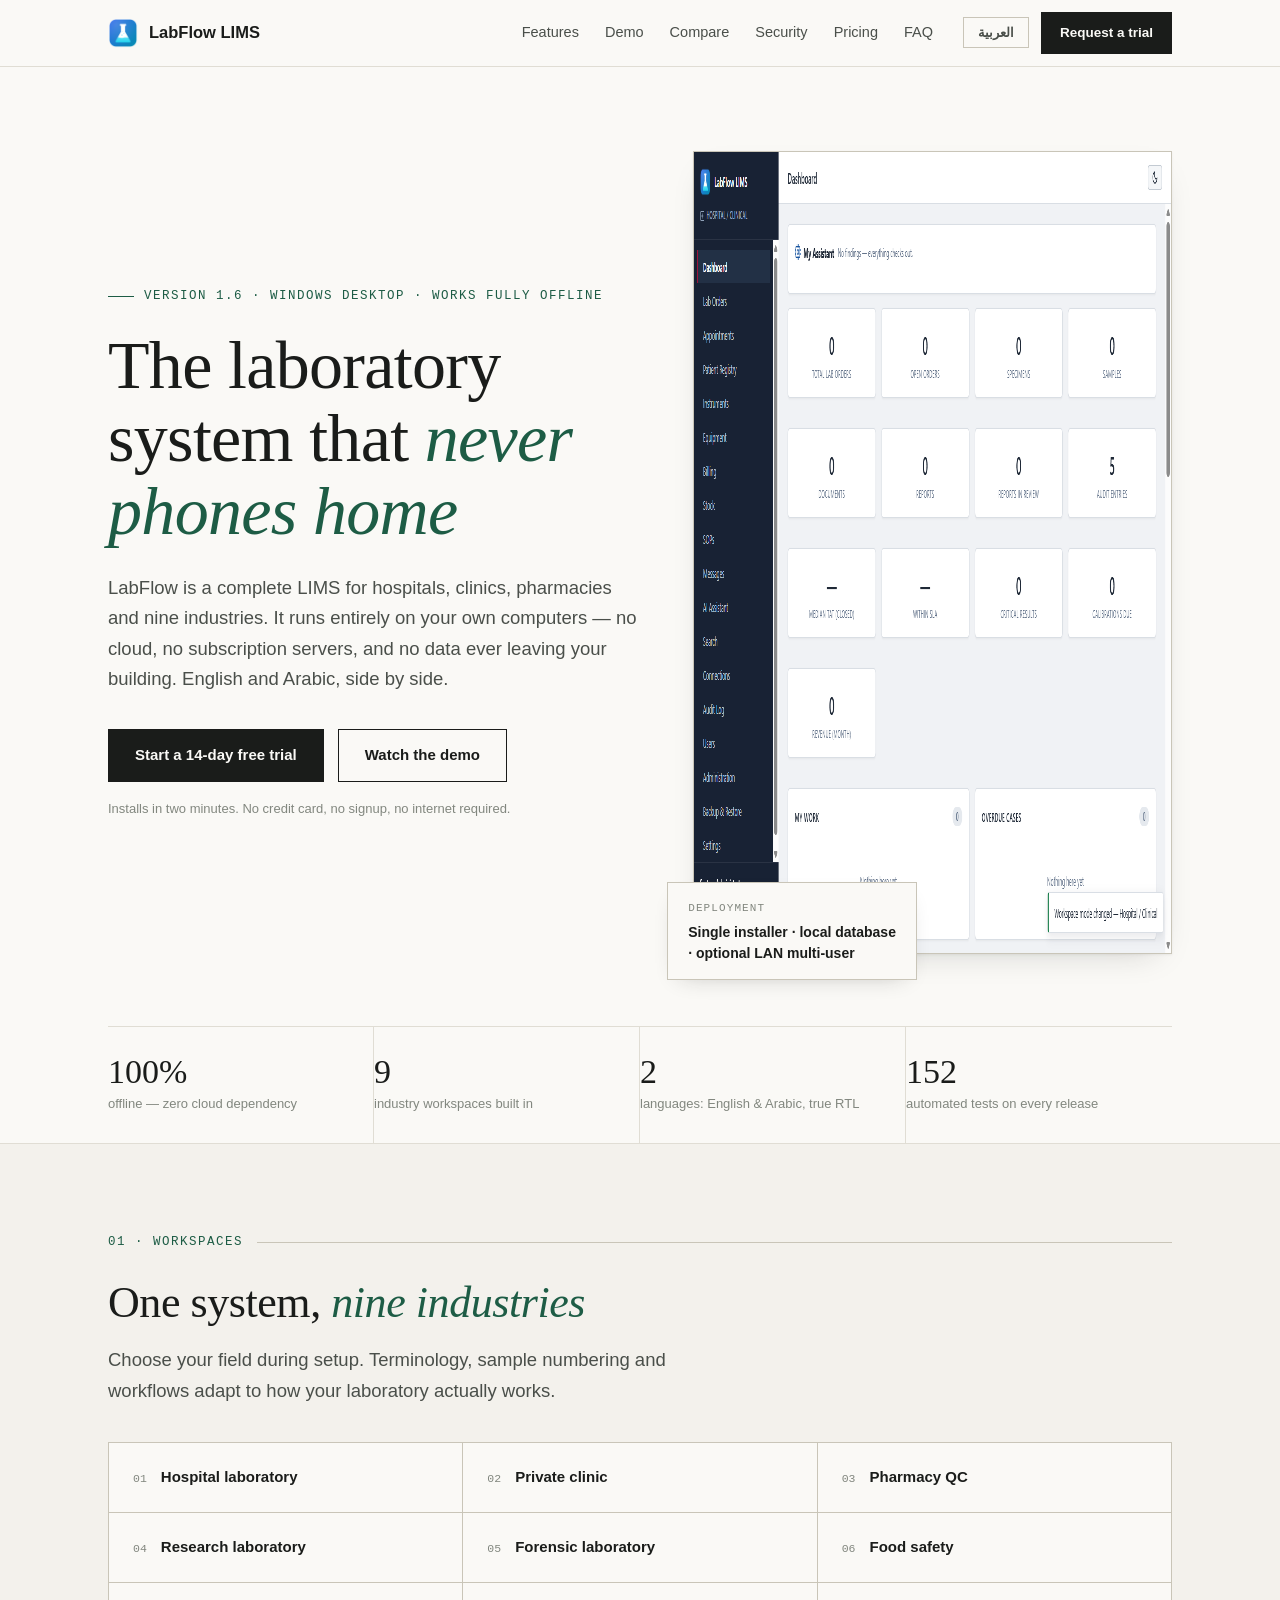
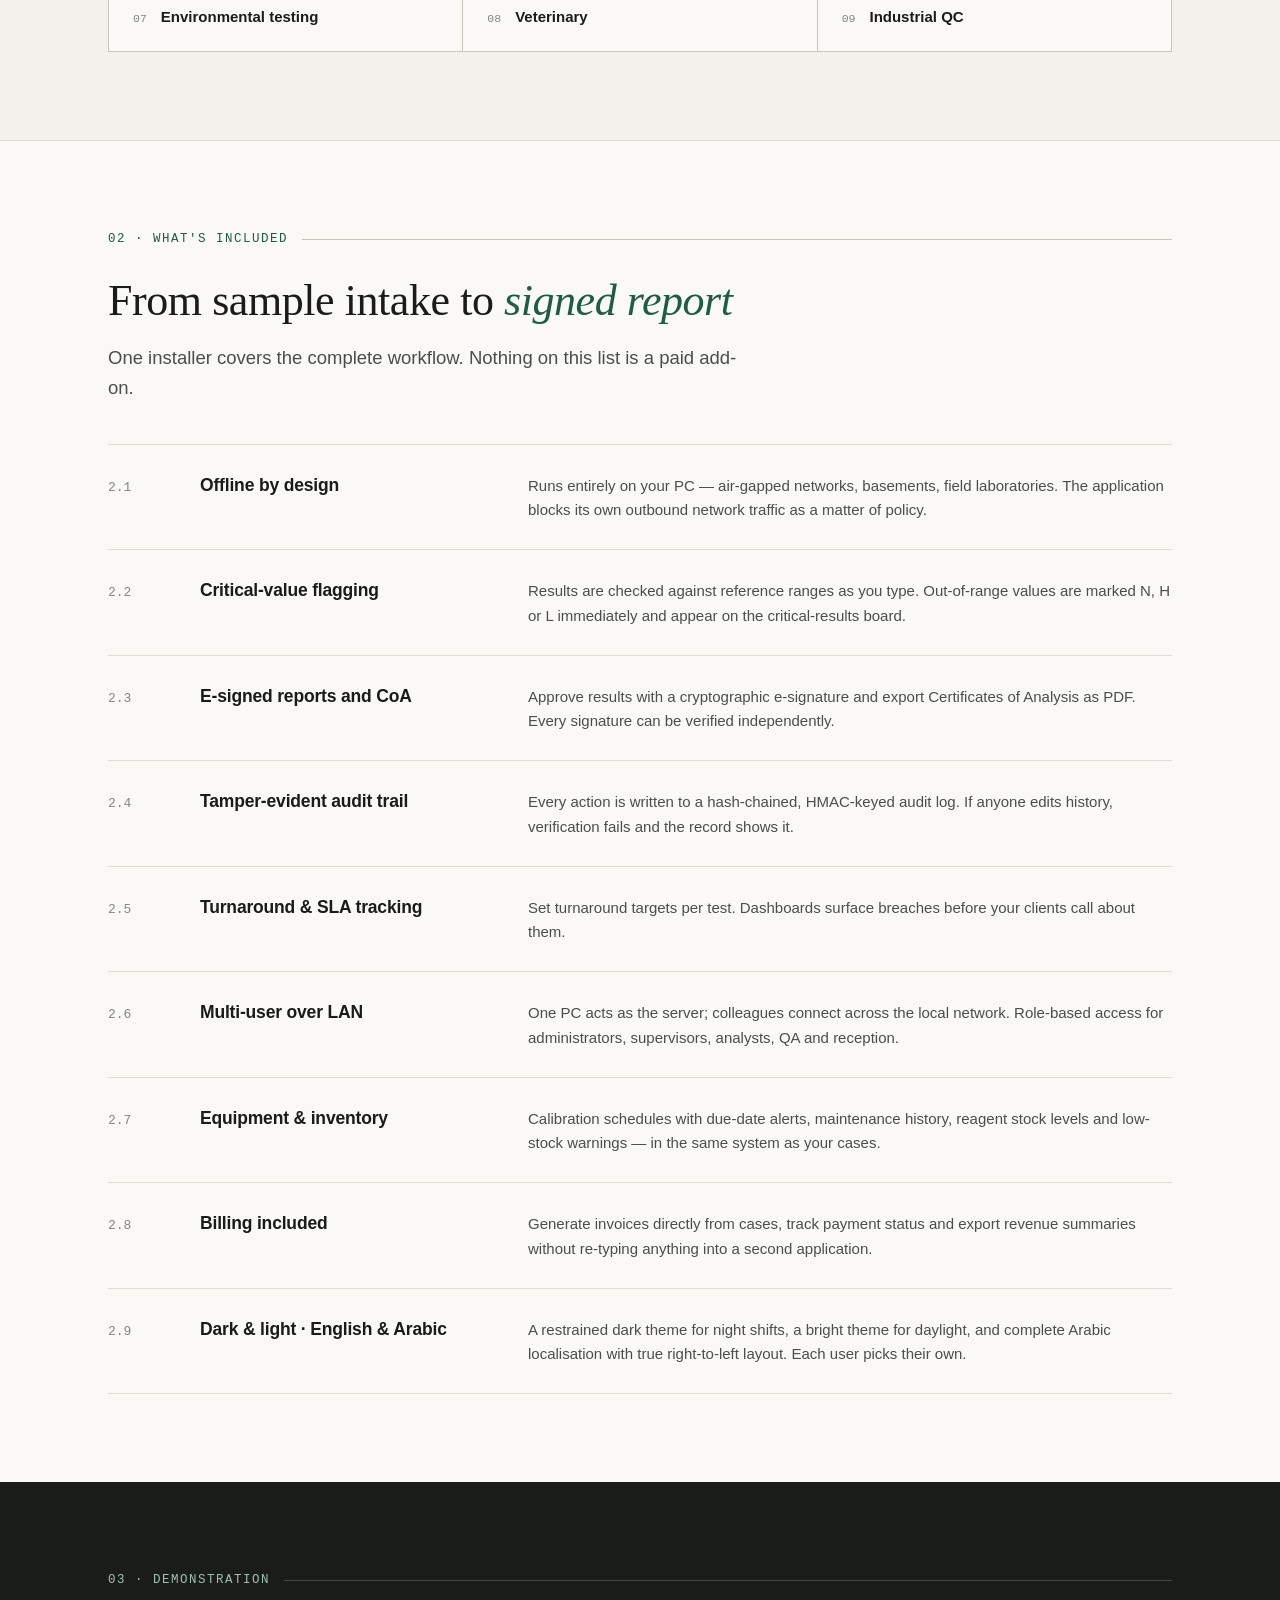
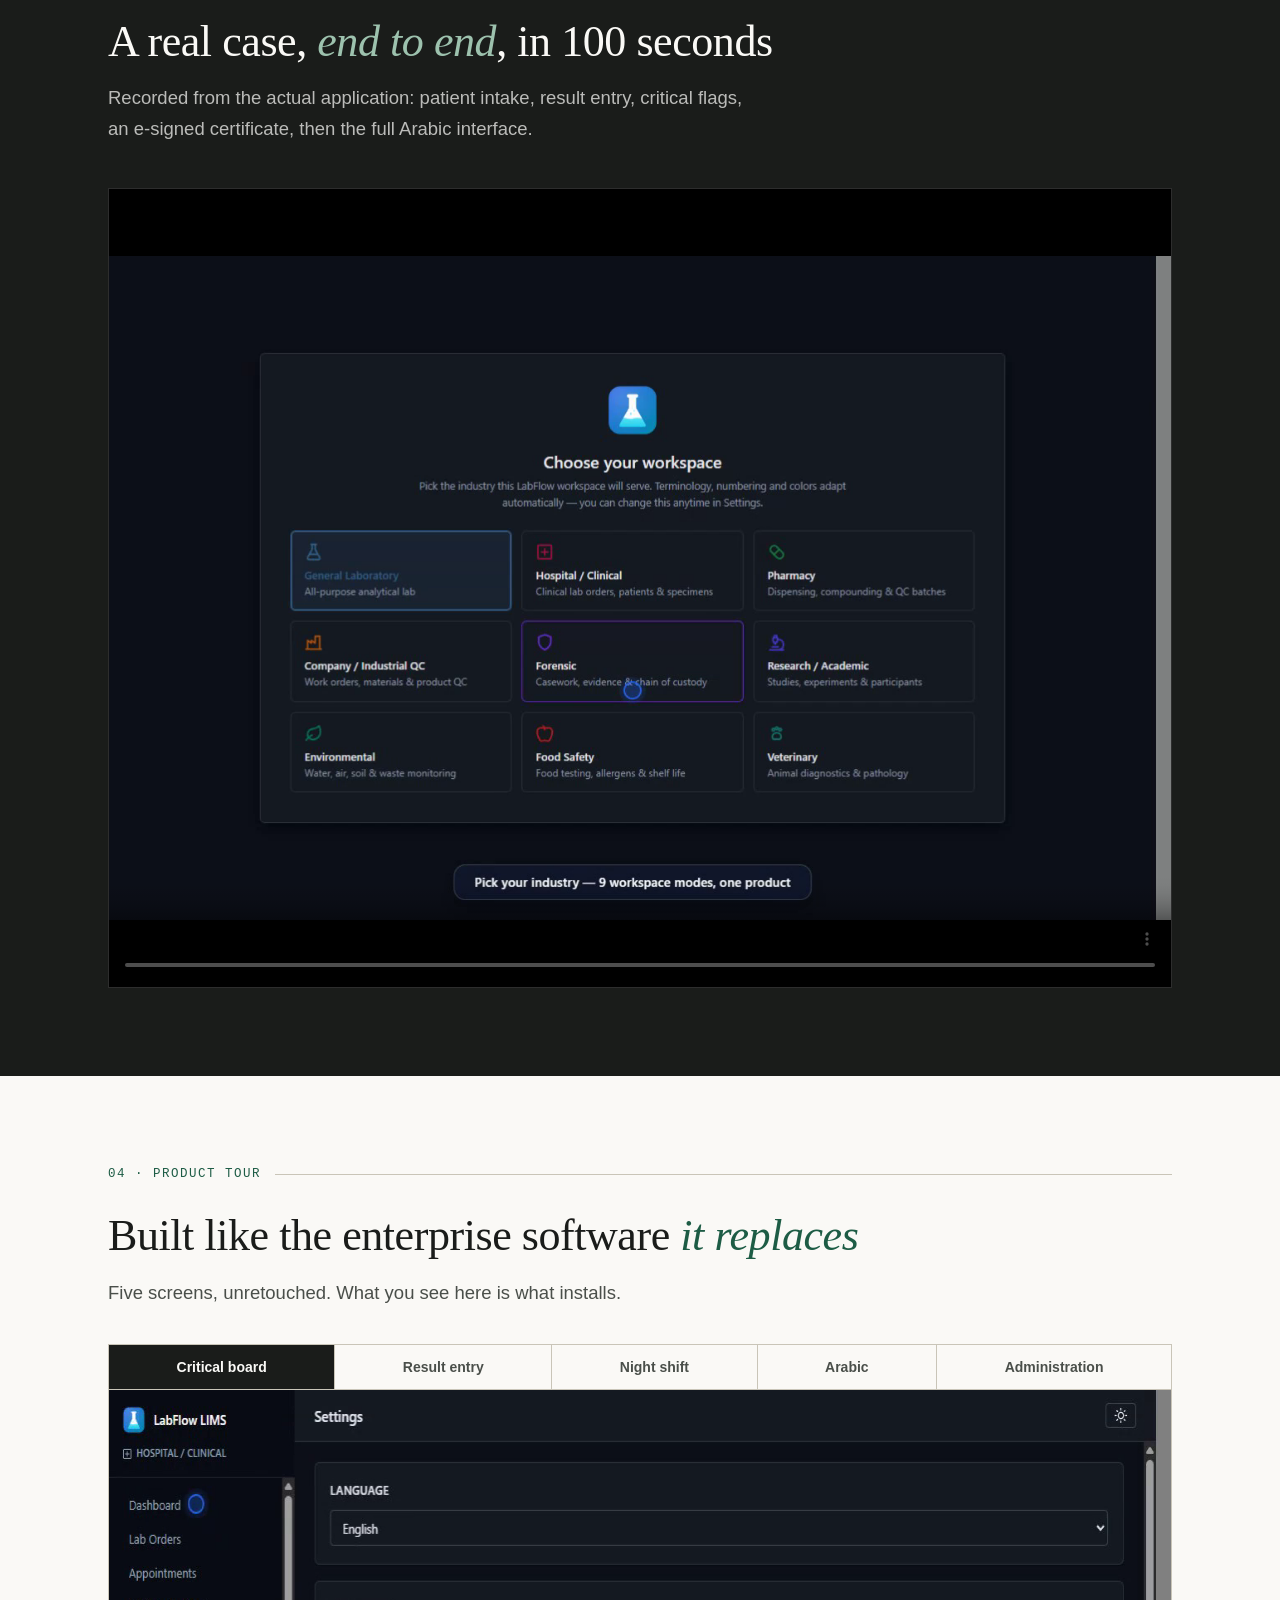
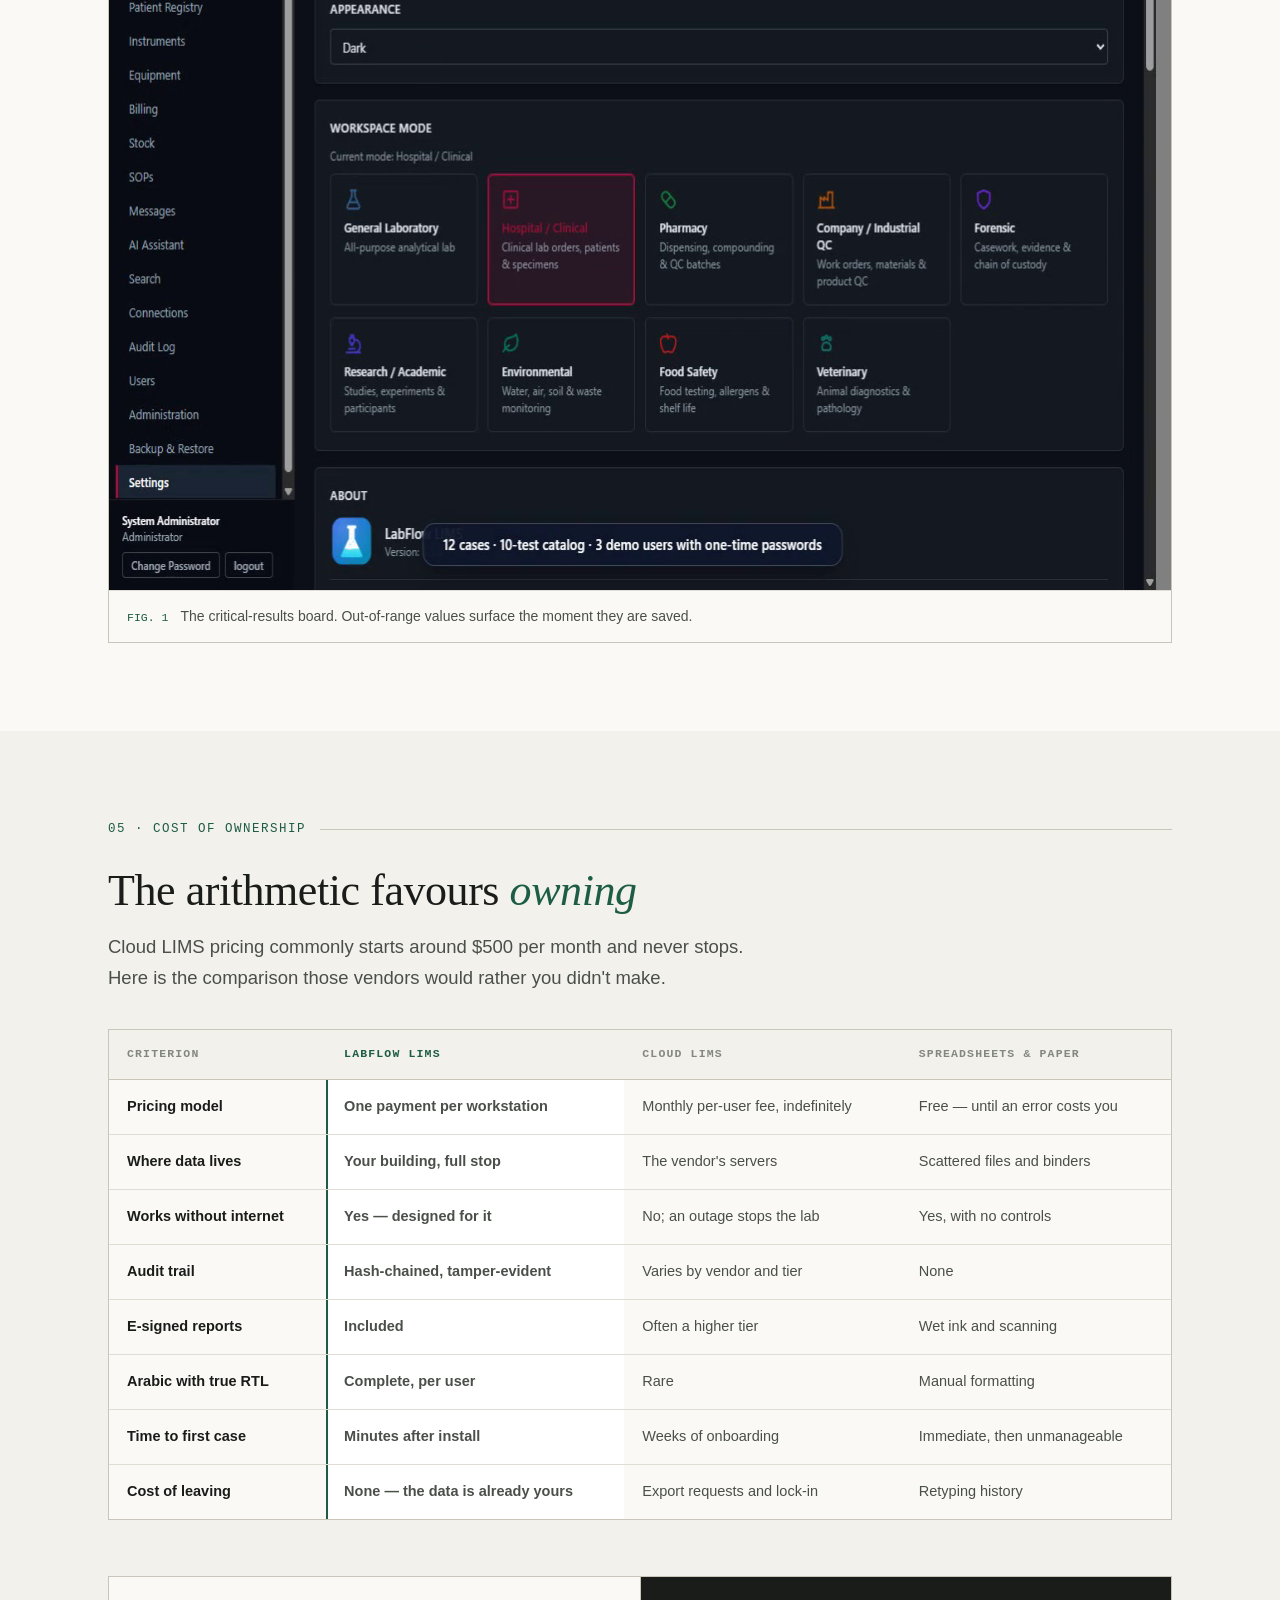
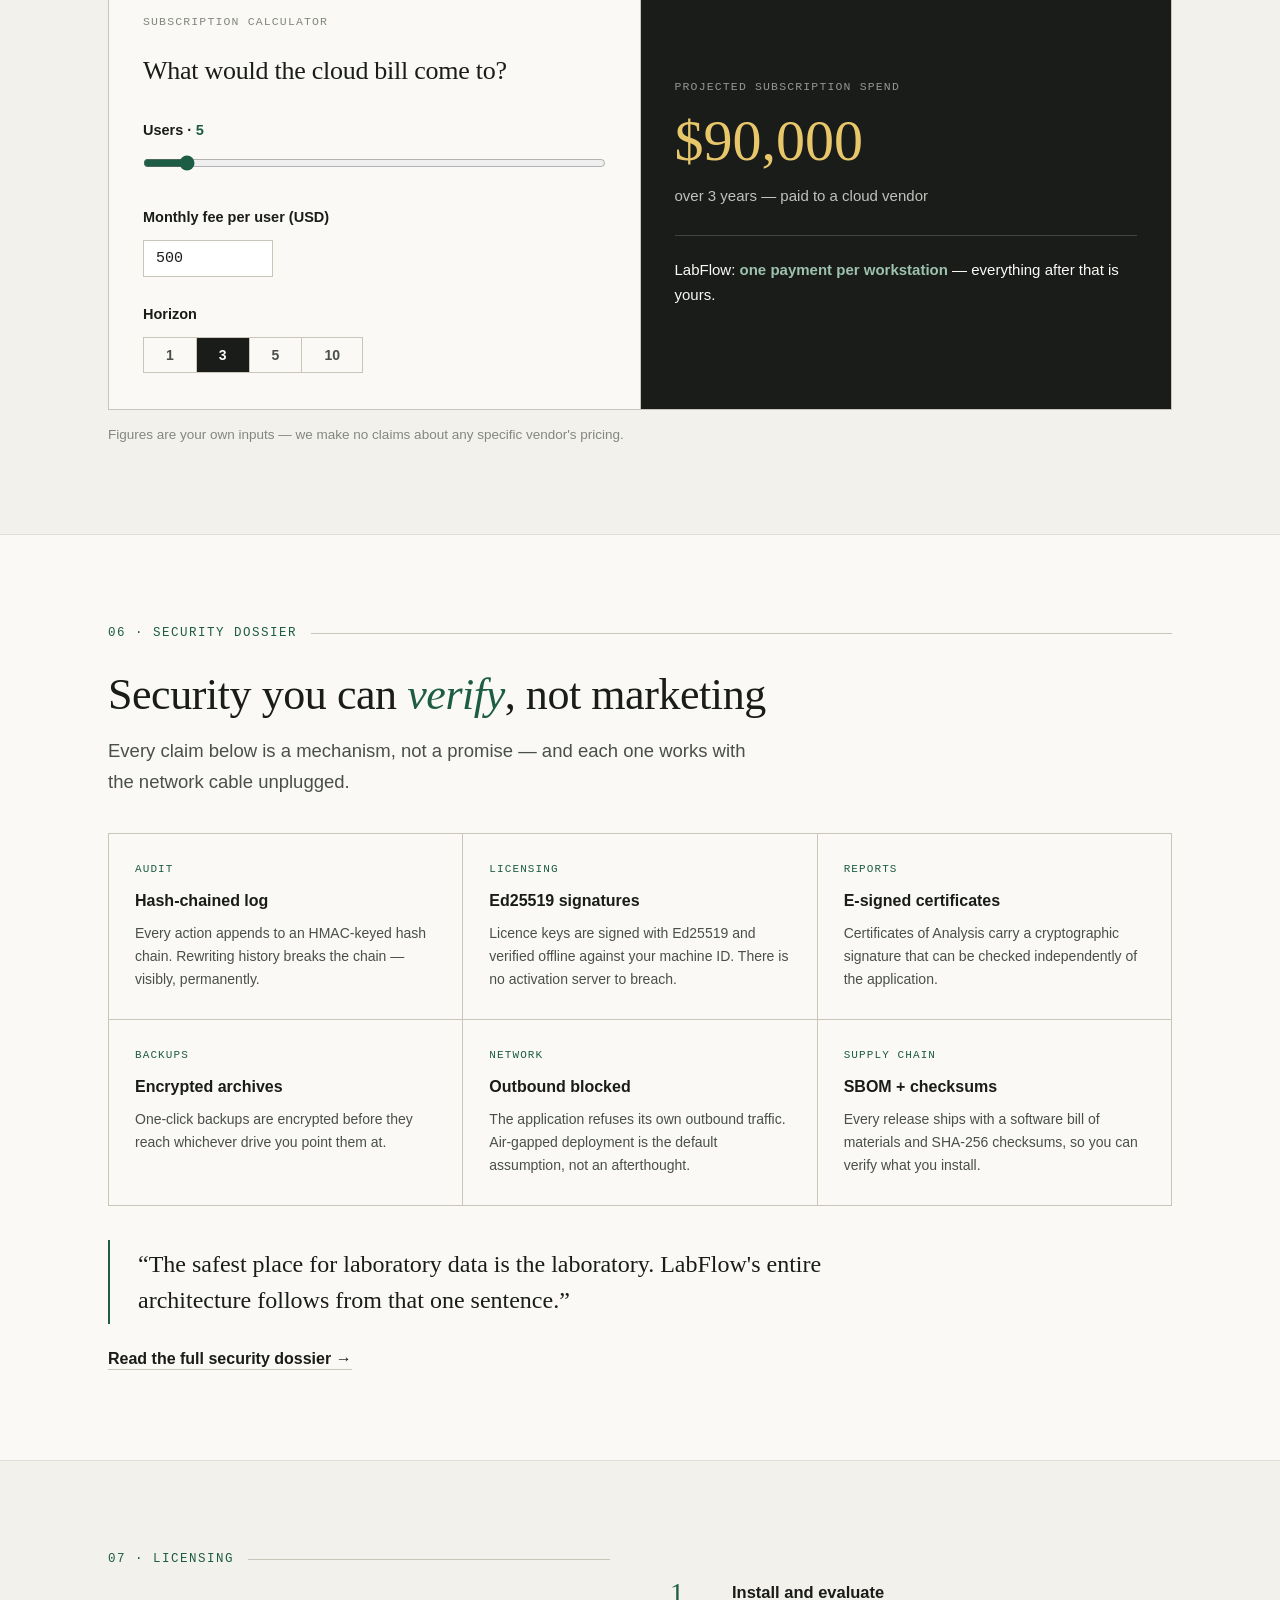
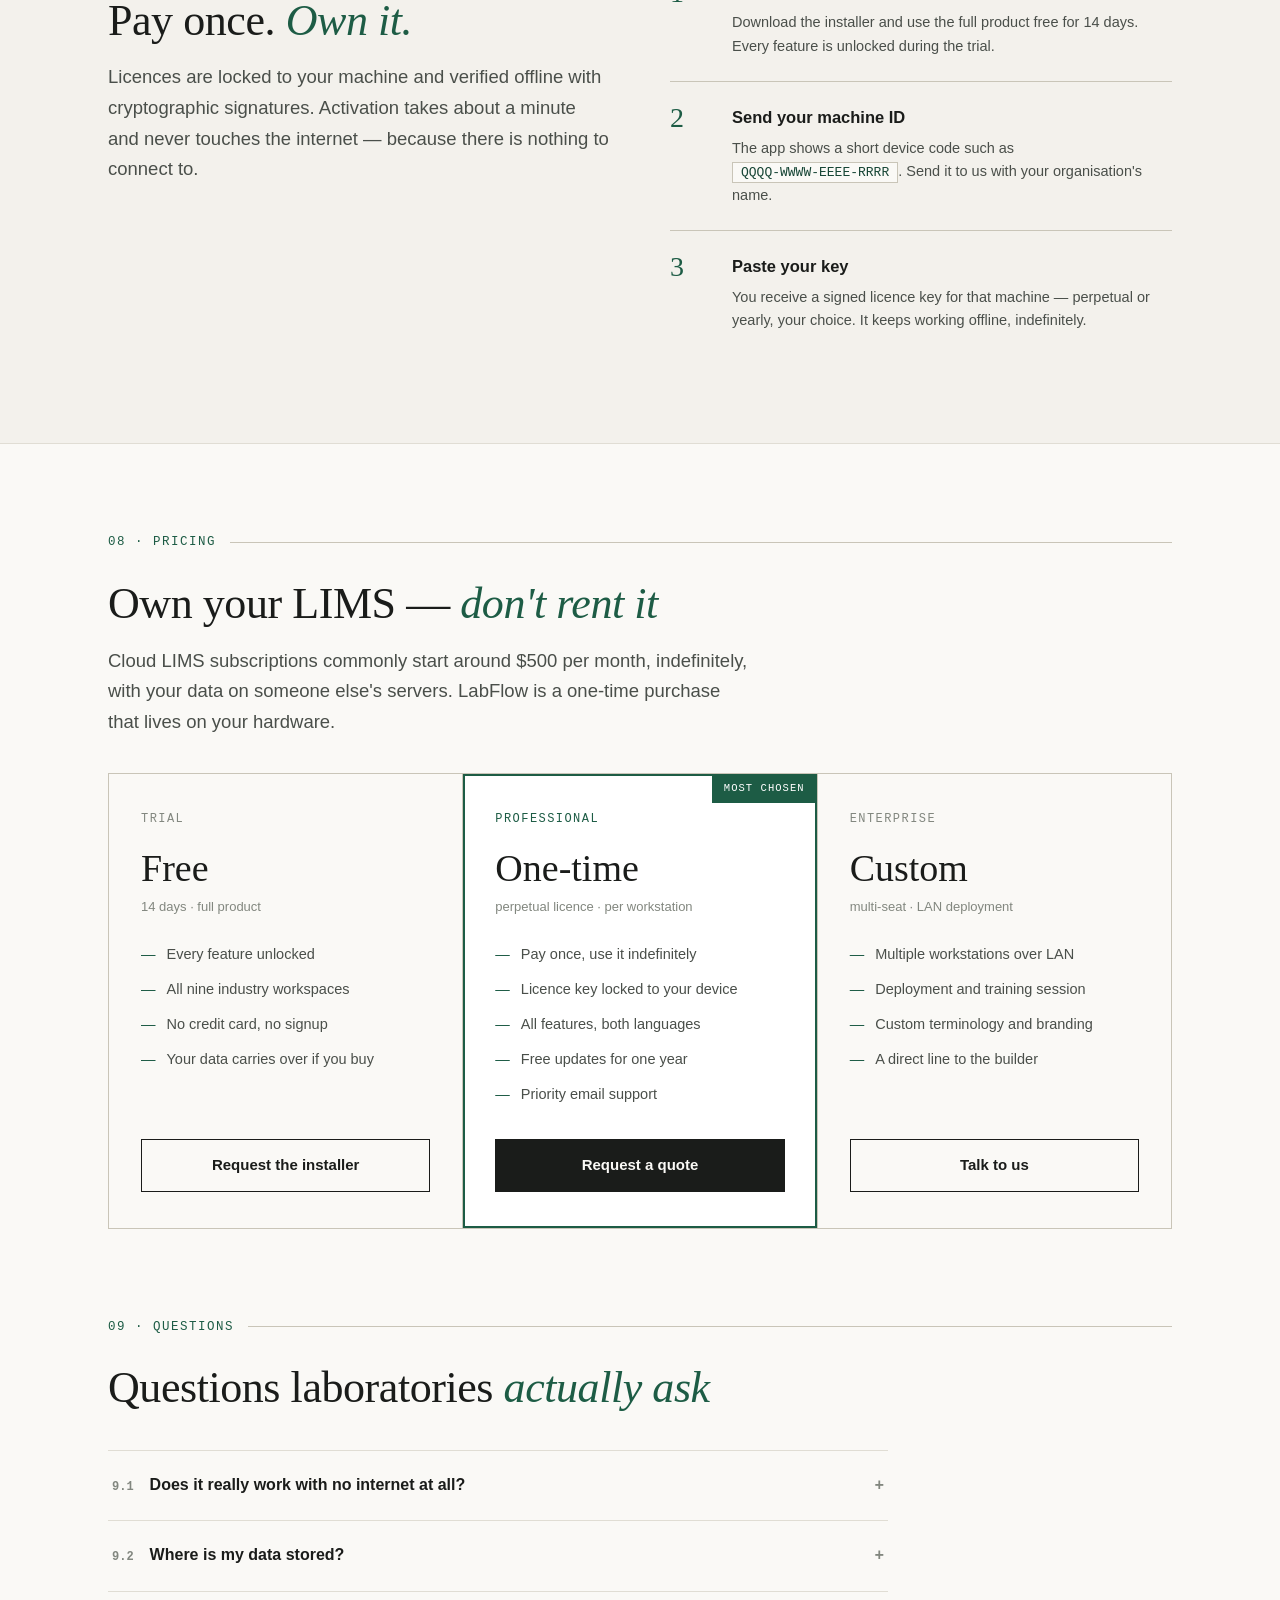
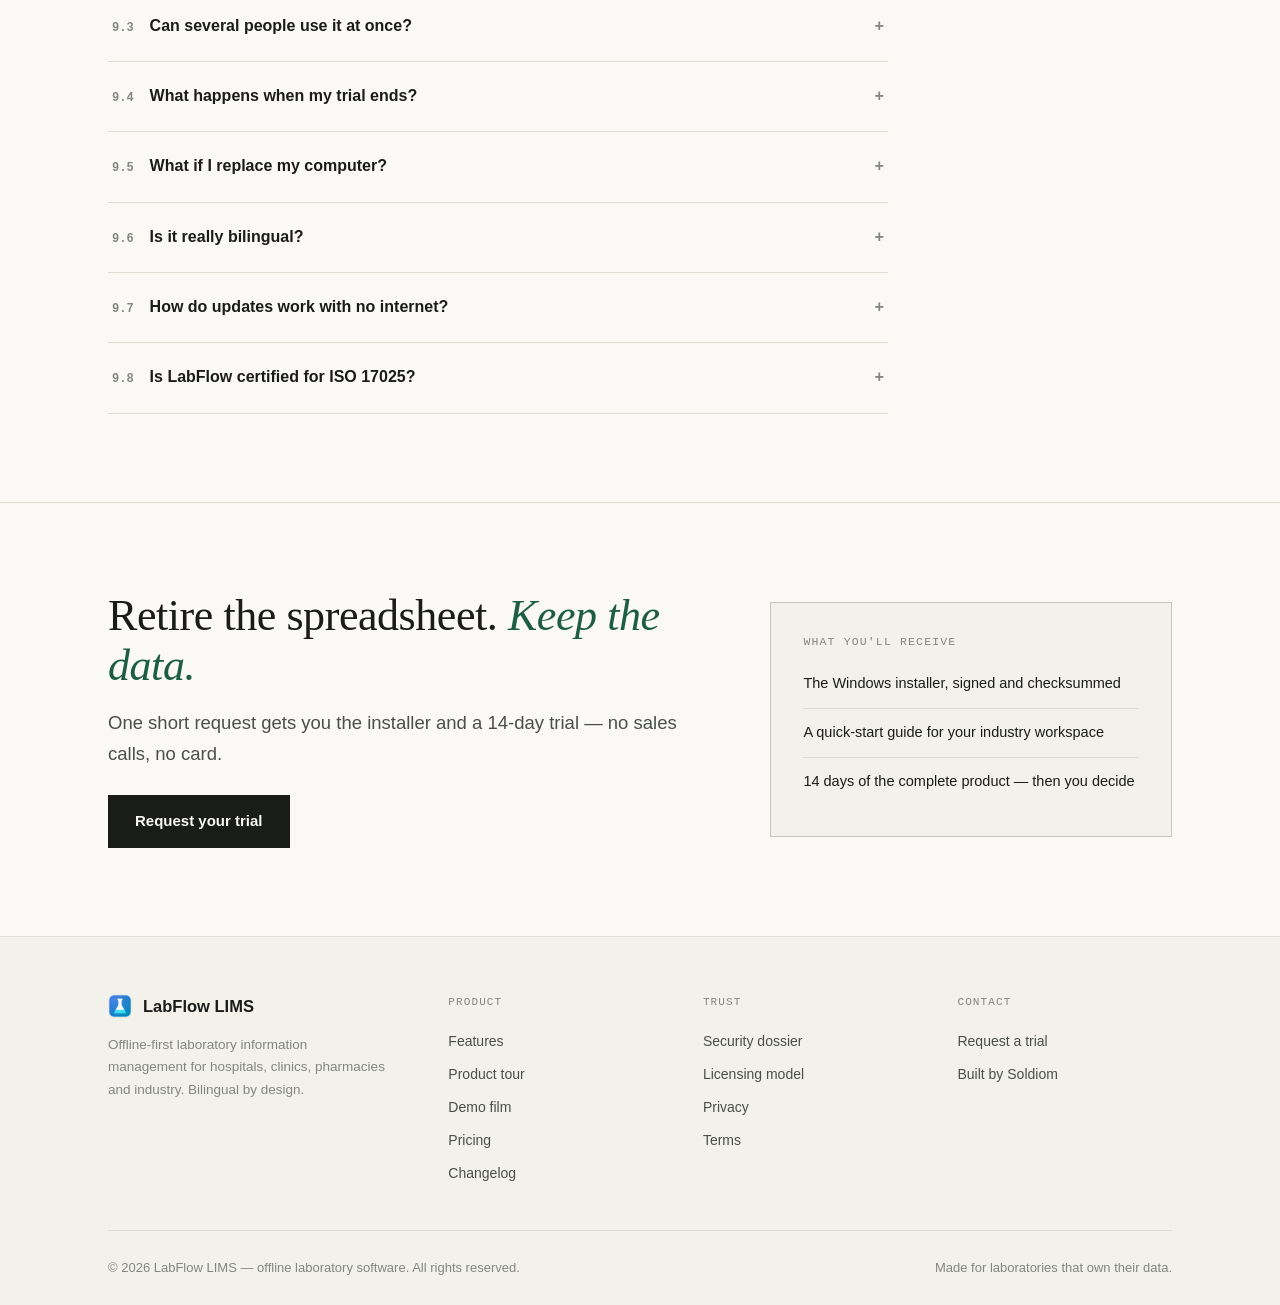
==== index.html @ 9a53e03d "Replace dead noreply mailto with working trial-request form The GitHub noreply address silently drop" ====
<!DOCTYPE html>
<html lang="en" dir="ltr">
<head>
<meta charset="UTF-8">
<meta name="viewport" content="width=device-width, initial-scale=1.0">
<title>LabFlow LIMS — Offline laboratory software for hospitals, clinics and industry</title>
<meta name="description" content="A complete LIMS for hospitals, clinics, pharmacies and 9 industries. 100% offline, bilingual English/Arabic, device-locked licensing. Your data never leaves your building.">
<link rel="canonical" href="https://soldiom.github.io/labflow-site/">
<link rel="alternate" hreflang="en" href="https://soldiom.github.io/labflow-site/">
<link rel="alternate" hreflang="ar" href="https://soldiom.github.io/labflow-site/?lang=ar">
<link rel="icon" type="image/png" href="assets/logo.png">
<meta name="theme-color" content="#faf9f6">
<meta property="og:type" content="website">
<meta property="og:title" content="LabFlow LIMS — Offline laboratory software">
<meta property="og:description" content="Replace Excel and paper with a real LIMS. 100% offline, 9 industry workspaces, English/Arabic, e-signed reports, tamper-evident audit. Free 14-day trial.">
<meta property="og:image" content="https://soldiom.github.io/labflow-site/assets/dashboard-light.png">
<meta property="og:url" content="https://soldiom.github.io/labflow-site/">
<meta name="twitter:card" content="summary_large_image">
<meta name="twitter:title" content="LabFlow LIMS — offline laboratory software">
<meta name="twitter:description" content="100% offline · English/Arabic · e-signed CoA · tamper-evident audit · 14-day free trial">
<meta name="twitter:image" content="https://soldiom.github.io/labflow-site/assets/dashboard-light.png">
<link rel="preload" as="image" href="assets/dashboard-light.png" fetchpriority="high">
<link rel="stylesheet" href="assets/site.css">
<script type="application/ld+json">
{
  "@context": "https://schema.org",
  "@type": "SoftwareApplication",
  "name": "LabFlow LIMS",
  "operatingSystem": "Windows 10, Windows 11",
  "applicationCategory": "BusinessApplication",
  "applicationSubCategory": "Laboratory Information Management System",
  "description": "Offline-first laboratory information management system for hospitals, clinics, pharmacies and nine industries. Bilingual English/Arabic with true RTL, e-signed reports, tamper-evident audit trail and device-locked offline licensing.",
  "url": "https://soldiom.github.io/labflow-site/",
  "image": "https://soldiom.github.io/labflow-site/assets/dashboard-light.png",
  "softwareVersion": "1.6.0",
  "inLanguage": ["en", "ar"],
  "featureList": [
    "100% offline operation",
    "Nine industry workspaces",
    "E-signed reports and Certificates of Analysis",
    "Hash-chained tamper-evident audit trail",
    "Multi-user over LAN with role-based access",
    "Equipment calibration and inventory tracking",
    "Billing and invoicing",
    "Encrypted backups",
    "English and Arabic with right-to-left layout"
  ]
}
</script>
<script type="application/ld+json">
{
  "@context": "https://schema.org",
  "@type": "FAQPage",
  "mainEntity": [
    {"@type":"Question","name":"Does it really work with no internet at all?","acceptedAnswer":{"@type":"Answer","text":"Yes — completely. LabFlow was built for air-gapped environments: it stores everything in a local database on your PC and blocks its own outbound network requests. Internet is never required, not even for activation."}},
    {"@type":"Question","name":"Where is my data stored?","acceptedAnswer":{"@type":"Answer","text":"In a single database folder on your own machine, with one-click encrypted backups to any drive you choose. Nothing is uploaded anywhere."}},
    {"@type":"Question","name":"Can several people use it at once?","acceptedAnswer":{"@type":"Answer","text":"Yes. One PC runs as the server and colleagues connect over your local network with their own accounts and roles — administrator, supervisor, analyst, QA, registration."}},
    {"@type":"Question","name":"What happens when my trial ends?","acceptedAnswer":{"@type":"Answer","text":"The application locks, but your data stays untouched. Activate with a licence key and you continue exactly where you left off."}},
    {"@type":"Question","name":"What if I replace my computer?","acceptedAnswer":{"@type":"Answer","text":"Licences are locked per device, so you receive a replacement key for the new machine. Restore your encrypted backup and you are running again in minutes."}},
    {"@type":"Question","name":"Is it really bilingual?","acceptedAnswer":{"@type":"Answer","text":"Fully. Every screen, report and label works in English and Arabic with true right-to-left layout. Each user switches from Settings."}},
    {"@type":"Question","name":"How do updates work with no internet?","acceptedAnswer":{"@type":"Answer","text":"Each release is a fresh installer published with SHA-256 checksums and a software bill of materials. Download it on any connected machine, carry it over, install — your database and settings are preserved."}},
    {"@type":"Question","name":"Is LabFlow certified for ISO 17025?","acceptedAnswer":{"@type":"Answer","text":"Accreditation applies to laboratories, not to software. LabFlow is built around ISO 17025-minded workflows — audit trails, signed reports, calibration records — and we will gladly walk your quality team through the controls."}}
  ]
}
</script>
</head>
<body>

<a class="skip" href="#main">Skip to content</a>

<nav class="site" aria-label="Main">
  <div class="nav-in">
    <a class="brand" href="#"><img src="assets/logo.png" alt="LabFlow logo" width="30" height="30"><span>LabFlow&nbsp;LIMS</span></a>
    <div class="nav-links">
      <a href="#features" data-i18n="navFeatures">Features</a>
      <a href="#demo" data-i18n="navDemo">Demo</a>
      <a href="#cost" data-i18n="navCompare">Compare</a>
      <a href="security.html" data-i18n="navSecurity">Security</a>
      <a href="#pricing" data-i18n="navPricing">Pricing</a>
      <a href="#faq" data-i18n="navFaq">FAQ</a>
    </div>
    <div class="nav-cta">
      <button class="lang-btn" id="langBtn" onclick="toggleLang()">العربية</button>
      <a class="btn small" href="#contact" data-i18n="navCta">Request a trial</a>
    </div>
  </div>
</nav>

<main id="main">

<!-- HERO -->
<header class="hero">
  <div class="wrap hero-grid">
    <div>
      <div class="eyebrow"><span class="tick"></span><span data-i18n="pillText">Version 1.6 · Windows desktop · works fully offline</span></div>
      <h1 data-i18n-html="heroTitle">The laboratory system that <em>never phones home</em></h1>
      <p class="lead" data-i18n="heroSub">LabFlow is a complete LIMS for hospitals, clinics, pharmacies and nine industries. It runs entirely on your own computers — no cloud, no subscription servers, and no data ever leaving your building. English and Arabic, side by side.</p>
      <div class="hero-ctas">
        <a class="btn" href="#contact" data-i18n="heroCta1">Start a 14-day free trial</a>
        <a class="btn alt" href="#demo" data-i18n="heroCta2">Watch the demo</a>
      </div>
      <div class="hero-note" data-i18n="heroNote">Installs in two minutes. No credit card, no signup, no internet required.</div>
    </div>
    <div class="hero-visual rv">
      <div class="shot"><img src="assets/dashboard-light.png" alt="LabFlow LIMS operations dashboard" width="1264" height="801" fetchpriority="high" decoding="async"></div>
      <div class="spec-card">
        <div class="k" data-i18n="specK">Deployment</div>
        <div class="v" data-i18n="specV">Single installer · local database · optional LAN multi-user</div>
      </div>
    </div>
  </div>
  <div class="wrap">
    <div class="stats">
      <div class="stat"><b>100%</b><span data-i18n="stat1">offline — zero cloud dependency</span></div>
      <div class="stat"><b>9</b><span data-i18n="stat2">industry workspaces built in</span></div>
      <div class="stat"><b>2</b><span data-i18n="stat3">languages: English &amp; Arabic, true RTL</span></div>
      <div class="stat"><b>152</b><span data-i18n="stat4">automated tests on every release</span></div>
    </div>
  </div>
</header>

<!-- 01 INDUSTRIES -->
<section class="ind" id="industries">
  <div class="wrap">
    <div class="sec-label"><span data-i18n="indLabel">01 · Workspaces</span></div>
    <h2 data-i18n-html="indTitle">One system, <em>nine industries</em></h2>
    <p class="lead" style="margin-bottom:36px" data-i18n="indSub">Choose your field during setup. Terminology, sample numbering and workflows adapt to how your laboratory actually works.</p>
    <div class="ind-grid rv">
      <div class="ind-cell"><span class="n">01</span><span class="t" data-i18n="ind1">Hospital laboratory</span></div>
      <div class="ind-cell"><span class="n">02</span><span class="t" data-i18n="ind2">Private clinic</span></div>
      <div class="ind-cell"><span class="n">03</span><span class="t" data-i18n="ind3">Pharmacy QC</span></div>
      <div class="ind-cell"><span class="n">04</span><span class="t" data-i18n="ind4">Research laboratory</span></div>
      <div class="ind-cell"><span class="n">05</span><span class="t" data-i18n="ind5">Forensic laboratory</span></div>
      <div class="ind-cell"><span class="n">06</span><span class="t" data-i18n="ind6">Food safety</span></div>
      <div class="ind-cell"><span class="n">07</span><span class="t" data-i18n="ind7">Environmental testing</span></div>
      <div class="ind-cell"><span class="n">08</span><span class="t" data-i18n="ind8">Veterinary</span></div>
      <div class="ind-cell"><span class="n">09</span><span class="t" data-i18n="ind9">Industrial QC</span></div>
    </div>
  </div>
</section>

<!-- 02 FEATURES -->
<section id="features">
  <div class="wrap">
    <div class="sec-label"><span data-i18n="featLabel">02 · What's included</span></div>
    <h2 data-i18n-html="featTitle">From sample intake to <em>signed report</em></h2>
    <p class="lead" style="margin-bottom:40px" data-i18n="featSub">One installer covers the complete workflow. Nothing on this list is a paid add-on.</p>
    <div class="feat-rows">
      <div class="feat-row rv"><span class="no">2.1</span><h3 data-i18n="f1t">Offline by design</h3><p data-i18n="f1p">Runs entirely on your PC — air-gapped networks, basements, field laboratories. The application blocks its own outbound network traffic as a matter of policy.</p></div>
      <div class="feat-row rv"><span class="no">2.2</span><h3 data-i18n="f2t">Critical-value flagging</h3><p data-i18n="f2p">Results are checked against reference ranges as you type. Out-of-range values are marked N, H or L immediately and appear on the critical-results board.</p></div>
      <div class="feat-row rv"><span class="no">2.3</span><h3 data-i18n="f3t">E-signed reports and CoA</h3><p data-i18n="f3p">Approve results with a cryptographic e-signature and export Certificates of Analysis as PDF. Every signature can be verified independently.</p></div>
      <div class="feat-row rv"><span class="no">2.4</span><h3 data-i18n="f4t">Tamper-evident audit trail</h3><p data-i18n="f4p">Every action is written to a hash-chained, HMAC-keyed audit log. If anyone edits history, verification fails and the record shows it.</p></div>
      <div class="feat-row rv"><span class="no">2.5</span><h3 data-i18n="f5t">Turnaround &amp; SLA tracking</h3><p data-i18n="f5p">Set turnaround targets per test. Dashboards surface breaches before your clients call about them.</p></div>
      <div class="feat-row rv"><span class="no">2.6</span><h3 data-i18n="f6t">Multi-user over LAN</h3><p data-i18n="f6p">One PC acts as the server; colleagues connect across the local network. Role-based access for administrators, supervisors, analysts, QA and reception.</p></div>
      <div class="feat-row rv"><span class="no">2.7</span><h3 data-i18n="f7t">Equipment &amp; inventory</h3><p data-i18n="f7p">Calibration schedules with due-date alerts, maintenance history, reagent stock levels and low-stock warnings — in the same system as your cases.</p></div>
      <div class="feat-row rv"><span class="no">2.8</span><h3 data-i18n="f8t">Billing included</h3><p data-i18n="f8p">Generate invoices directly from cases, track payment status and export revenue summaries without re-typing anything into a second application.</p></div>
      <div class="feat-row rv"><span class="no">2.9</span><h3 data-i18n="f9t">Dark &amp; light · English &amp; Arabic</h3><p data-i18n="f9p">A restrained dark theme for night shifts, a bright theme for daylight, and complete Arabic localisation with true right-to-left layout. Each user picks their own.</p></div>
    </div>
  </div>
</section>

<!-- 03 DEMO -->
<section class="demo" id="demo">
  <div class="wrap">
    <div class="sec-label"><span data-i18n="demoLabel">03 · Demonstration</span></div>
    <h2 data-i18n-html="demoTitle">A real case, <em>end to end</em>, in 100 seconds</h2>
    <p class="lead" data-i18n="demoSub">Recorded from the actual application: patient intake, result entry, critical flags, an e-signed certificate, then the full Arabic interface.</p>
    <video controls preload="metadata" poster="assets/poster.png" class="rv" width="1280" height="800">
      <source src="assets/demo.mp4" type="video/mp4">
    </video>
  </div>
</section>

<!-- 04 PRODUCT TOUR -->
<section id="tour">
  <div class="wrap">
    <div class="sec-label"><span data-i18n="tourLabel">04 · Product tour</span></div>
    <h2 data-i18n-html="tourTitle">Built like the enterprise software <em>it replaces</em></h2>
    <p class="lead" data-i18n="tourSub">Five screens, unretouched. What you see here is what installs.</p>
    <div class="tour-tabs rv" role="tablist" aria-label="Product screens">
      <button class="tour-tab" role="tab" aria-selected="true" data-i18n="tt1">Critical board</button>
      <button class="tour-tab" role="tab" aria-selected="false" data-i18n="tt2">Result entry</button>
      <button class="tour-tab" role="tab" aria-selected="false" data-i18n="tt3">Night shift</button>
      <button class="tour-tab" role="tab" aria-selected="false" data-i18n="tt4">Arabic</button>
      <button class="tour-tab" role="tab" aria-selected="false" data-i18n="tt5">Administration</button>
    </div>
    <figure class="tour-panel active"><img src="assets/shot-critical.png" alt="Critical results board" loading="lazy" width="1280" height="800"><figcaption><span class="fig-n">FIG. 1</span><span data-i18n="g1">The critical-results board. Out-of-range values surface the moment they are saved.</span></figcaption></figure>
    <figure class="tour-panel"><img src="assets/shot-tests.png" alt="Result entry with live flags" loading="lazy" width="1280" height="800"><figcaption><span class="fig-n">FIG. 2</span><span data-i18n="g2">Result entry with live N/H/L flagging against each test's reference range.</span></figcaption></figure>
    <figure class="tour-panel"><img src="assets/dashboard-dark.png" alt="Dark mode dashboard" loading="lazy" width="1264" height="801"><figcaption><span class="fig-n">FIG. 3</span><span data-i18n="g3">The same dashboard in dark mode — designed for night-shift work.</span></figcaption></figure>
    <figure class="tour-panel"><img src="assets/shot-arabic.png" alt="Arabic RTL interface" loading="lazy" width="1280" height="800"><figcaption><span class="fig-n">FIG. 4</span><span data-i18n="g4">The complete Arabic interface. True right-to-left layout, not a bolted-on translation.</span></figcaption></figure>
    <figure class="tour-panel"><img src="assets/settings-dark.png" alt="Settings and administration" loading="lazy" width="1264" height="801"><figcaption><span class="fig-n">FIG. 5</span><span data-i18n="g5">Settings: users and roles, encrypted backups, licence, language — administration without a manual.</span></figcaption></figure>
  </div>
</section>

<!-- 05 COST OF OWNERSHIP -->
<section class="ind" id="cost">
  <div class="wrap">
    <div class="sec-label"><span data-i18n="costLabel">05 · Cost of ownership</span></div>
    <h2 data-i18n-html="costTitle">The arithmetic favours <em>owning</em></h2>
    <p class="lead" style="margin-bottom:36px" data-i18n="costSub">Cloud LIMS pricing commonly starts around $500 per month and never stops. Here is the comparison those vendors would rather you didn't make.</p>

    <div class="tbl-scroll rv">
      <table class="compare">
        <thead>
          <tr>
            <th data-i18n="cmpH0">Criterion</th>
            <th class="hl">LabFlow LIMS</th>
            <th data-i18n="cmpH2">Cloud LIMS</th>
            <th data-i18n="cmpH3">Spreadsheets &amp; paper</th>
          </tr>
        </thead>
        <tbody>
          <tr><td data-i18n="cmpR1">Pricing model</td><td class="hl" data-i18n="cmpR1a">One payment per workstation</td><td data-i18n="cmpR1b">Monthly per-user fee, indefinitely</td><td data-i18n="cmpR1c">Free — until an error costs you</td></tr>
          <tr><td data-i18n="cmpR2">Where data lives</td><td class="hl" data-i18n="cmpR2a">Your building, full stop</td><td data-i18n="cmpR2b">The vendor's servers</td><td data-i18n="cmpR2c">Scattered files and binders</td></tr>
          <tr><td data-i18n="cmpR3">Works without internet</td><td class="hl" data-i18n="cmpR3a">Yes — designed for it</td><td data-i18n="cmpR3b">No; an outage stops the lab</td><td data-i18n="cmpR3c">Yes, with no controls</td></tr>
          <tr><td data-i18n="cmpR4">Audit trail</td><td class="hl" data-i18n="cmpR4a">Hash-chained, tamper-evident</td><td data-i18n="cmpR4b">Varies by vendor and tier</td><td data-i18n="cmpR4c">None</td></tr>
          <tr><td data-i18n="cmpR5">E-signed reports</td><td class="hl" data-i18n="cmpR5a">Included</td><td data-i18n="cmpR5b">Often a higher tier</td><td data-i18n="cmpR5c">Wet ink and scanning</td></tr>
          <tr><td data-i18n="cmpR6">Arabic with true RTL</td><td class="hl" data-i18n="cmpR6a">Complete, per user</td><td data-i18n="cmpR6b">Rare</td><td data-i18n="cmpR6c">Manual formatting</td></tr>
          <tr><td data-i18n="cmpR7">Time to first case</td><td class="hl" data-i18n="cmpR7a">Minutes after install</td><td data-i18n="cmpR7b">Weeks of onboarding</td><td data-i18n="cmpR7c">Immediate, then unmanageable</td></tr>
          <tr><td data-i18n="cmpR8">Cost of leaving</td><td class="hl" data-i18n="cmpR8a">None — the data is already yours</td><td data-i18n="cmpR8b">Export requests and lock-in</td><td data-i18n="cmpR8c">Retyping history</td></tr>
        </tbody>
      </table>
    </div>

    <div class="calc rv" id="calc" style="margin-top:56px">
      <div>
        <div class="mono-label" style="margin-bottom:18px" data-i18n="calcK">Subscription calculator</div>
        <h3 class="serif" style="font-size:26px;margin-bottom:26px" data-i18n="calcTitle">What would the cloud bill come to?</h3>
        <div class="row">
          <label for="calcUsers"><span data-i18n="calcUsersL">Users</span> · <span class="val" id="calcUsersVal">5</span></label>
          <input type="range" id="calcUsers" min="1" max="50" value="5">
        </div>
        <div class="row">
          <label for="calcFee" data-i18n="calcFeeL">Monthly fee per user (USD)</label>
          <input type="number" id="calcFee" min="0" step="50" value="500">
        </div>
        <div class="row" style="margin-bottom:0">
          <label data-i18n="calcYearsL">Horizon</label>
          <div class="yr-btns">
            <button type="button" data-years="1" aria-pressed="false">1</button>
            <button type="button" data-years="3" aria-pressed="true">3</button>
            <button type="button" data-years="5" aria-pressed="false">5</button>
            <button type="button" data-years="10" aria-pressed="false">10</button>
          </div>
        </div>
      </div>
      <div class="out">
        <div class="k" data-i18n="calcOutK">Projected subscription spend</div>
        <div class="big" id="calcCloud">$90,000</div>
        <div class="sub" id="calcYearsOut">over 3 years — paid to a cloud vendor</div>
        <div class="vs" id="calcVs">LabFlow: <b>one payment per workstation</b> — everything after that is yours.</div>
      </div>
    </div>
    <p class="small" style="margin-top:14px" data-i18n="calcFoot">Figures are your own inputs — we make no claims about any specific vendor's pricing.</p>
  </div>
</section>

<!-- 06 SECURITY -->
<section id="security">
  <div class="wrap">
    <div class="sec-label"><span data-i18n="secLabel">06 · Security dossier</span></div>
    <h2 data-i18n-html="secTitle">Security you can <em>verify</em>, not marketing</h2>
    <p class="lead" style="margin-bottom:36px" data-i18n="secSub">Every claim below is a mechanism, not a promise — and each one works with the network cable unplugged.</p>
    <div class="sec-grid rv">
      <div class="sec-cell"><div class="k" data-i18n="sc1k">Audit</div><h3 data-i18n="sc1h">Hash-chained log</h3><p data-i18n="sc1p">Every action appends to an HMAC-keyed hash chain. Rewriting history breaks the chain — visibly, permanently.</p></div>
      <div class="sec-cell"><div class="k" data-i18n="sc2k">Licensing</div><h3 data-i18n="sc2h">Ed25519 signatures</h3><p data-i18n="sc2p">Licence keys are signed with Ed25519 and verified offline against your machine ID. There is no activation server to breach.</p></div>
      <div class="sec-cell"><div class="k" data-i18n="sc3k">Reports</div><h3 data-i18n="sc3h">E-signed certificates</h3><p data-i18n="sc3p">Certificates of Analysis carry a cryptographic signature that can be checked independently of the application.</p></div>
      <div class="sec-cell"><div class="k" data-i18n="sc4k">Backups</div><h3 data-i18n="sc4h">Encrypted archives</h3><p data-i18n="sc4p">One-click backups are encrypted before they reach whichever drive you point them at.</p></div>
      <div class="sec-cell"><div class="k" data-i18n="sc5k">Network</div><h3 data-i18n="sc5h">Outbound blocked</h3><p data-i18n="sc5p">The application refuses its own outbound traffic. Air-gapped deployment is the default assumption, not an afterthought.</p></div>
      <div class="sec-cell"><div class="k" data-i18n="sc6k">Supply chain</div><h3 data-i18n="sc6h">SBOM + checksums</h3><p data-i18n="sc6p">Every release ships with a software bill of materials and SHA-256 checksums, so you can verify what you install.</p></div>
    </div>
    <div class="pull rv">
      <p data-i18n="secQuote">“The safest place for laboratory data is the laboratory. LabFlow's entire architecture follows from that one sentence.”</p>
    </div>
    <p style="margin-top:22px"><a class="textlink" href="security.html" data-i18n="secMore">Read the full security dossier →</a></p>
  </div>
</section>

<!-- 07 LICENSING -->
<section class="lic" id="licensing">
  <div class="wrap lic-grid">
    <div>
      <div class="sec-label"><span data-i18n="licLabel">07 · Licensing</span></div>
      <h2 data-i18n-html="licTitle">Pay once. <em>Own it.</em></h2>
      <p class="lead" data-i18n="licSub">Licences are locked to your machine and verified offline with cryptographic signatures. Activation takes about a minute and never touches the internet — because there is nothing to connect to.</p>
    </div>
    <div class="lic-steps rv">
      <div class="lic-step"><span class="sn">1</span><div><h3 data-i18n="s1t">Install and evaluate</h3><p data-i18n="s1p">Download the installer and use the full product free for 14 days. Every feature is unlocked during the trial.</p></div></div>
      <div class="lic-step"><span class="sn">2</span><div><h3 data-i18n="s2t">Send your machine ID</h3><p data-i18n-html="s2p">The app shows a short device code such as <span class="machine-chip">QQQQ-WWWW-EEEE-RRRR</span>. Send it to us with your organisation's name.</p></div></div>
      <div class="lic-step"><span class="sn">3</span><div><h3 data-i18n="s3t">Paste your key</h3><p data-i18n="s3p">You receive a signed licence key for that machine — perpetual or yearly, your choice. It keeps working offline, indefinitely.</p></div></div>
    </div>
  </div>
</section>

<!-- 08 PRICING -->
<section id="pricing">
  <div class="wrap">
    <div class="sec-label"><span data-i18n="prLabel">08 · Pricing</span></div>
    <h2 data-i18n-html="prTitle">Own your LIMS — <em>don't rent it</em></h2>
    <p class="lead" style="margin-bottom:36px" data-i18n="prSub">Cloud LIMS subscriptions commonly start around $500 per month, indefinitely, with your data on someone else's servers. LabFlow is a one-time purchase that lives on your hardware.</p>
    <div class="price-grid rv">
      <div class="price">
        <div class="plan" data-i18n="p1n">Trial</div>
        <div class="amt" data-i18n="p1a">Free</div>
        <div class="per" data-i18n="p1per">14 days · full product</div>
        <ul>
          <li data-i18n="p1f1">Every feature unlocked</li>
          <li data-i18n="p1f2">All nine industry workspaces</li>
          <li data-i18n="p1f3">No credit card, no signup</li>
          <li data-i18n="p1f4">Your data carries over if you buy</li>
        </ul>
        <a class="btn alt" href="#contact" data-i18n="p1cta">Request the installer</a>
      </div>
      <div class="price hot">
        <div class="hot-tag" data-i18n="p2tag">Most chosen</div>
        <div class="plan" data-i18n="p2n">Professional</div>
        <div class="amt" data-i18n="p2a">One-time</div>
        <div class="per" data-i18n="p2per">perpetual licence · per workstation</div>
        <ul>
          <li data-i18n="p2f1">Pay once, use it indefinitely</li>
          <li data-i18n="p2f2">Licence key locked to your device</li>
          <li data-i18n="p2f3">All features, both languages</li>
          <li data-i18n="p2f4">Free updates for one year</li>
          <li data-i18n="p2f5">Priority email support</li>
        </ul>
        <a class="btn" href="#contact" data-i18n="p2cta">Request a quote</a>
      </div>
      <div class="price">
        <div class="plan" data-i18n="p3n">Enterprise</div>
        <div class="amt" data-i18n="p3a">Custom</div>
        <div class="per" data-i18n="p3per">multi-seat · LAN deployment</div>
        <ul>
          <li data-i18n="p3f1">Multiple workstations over LAN</li>
          <li data-i18n="p3f2">Deployment and training session</li>
          <li data-i18n="p3f3">Custom terminology and branding</li>
          <li data-i18n="p3f4">A direct line to the builder</li>
        </ul>
        <a class="btn alt" href="#contact" data-i18n="p3cta">Talk to us</a>
      </div>
    </div>
  </div>
</section>

<!-- 09 FAQ -->
<section id="faq" style="padding-top:0">
  <div class="wrap">
    <div class="sec-label"><span data-i18n="faqLabel">09 · Questions</span></div>
    <h2 style="margin-bottom:36px" data-i18n-html="faqTitle">Questions laboratories <em>actually ask</em></h2>
    <div class="faq">
      <details><summary><span class="q-n">9.1</span><span class="q-t" data-i18n="q1">Does it really work with no internet at all?</span><span class="q-m"></span></summary><div class="a" data-i18n="a1">Yes — completely. LabFlow was built for air-gapped environments: it stores everything in a local database on your PC and blocks its own outbound network requests. Internet is never required, not even for activation.</div></details>
      <details><summary><span class="q-n">9.2</span><span class="q-t" data-i18n="q2">Where is my data stored?</span><span class="q-m"></span></summary><div class="a" data-i18n="a2">In a single database folder on your own machine, with one-click encrypted backups to any drive you choose. You can open the folder from Settings. Nothing is uploaded anywhere.</div></details>
      <details><summary><span class="q-n">9.3</span><span class="q-t" data-i18n="q3">Can several people use it at once?</span><span class="q-m"></span></summary><div class="a" data-i18n="a3">Yes. One PC runs as the server and colleagues connect over your local network with their own accounts and roles — administrator, supervisor, analyst, QA, registration. Still no internet involved.</div></details>
      <details><summary><span class="q-n">9.4</span><span class="q-t" data-i18n="q4">What happens when my trial ends?</span><span class="q-m"></span></summary><div class="a" data-i18n="a4">The application locks, but your data stays untouched. Activate with a licence key and you continue exactly where you left off — nothing is deleted.</div></details>
      <details><summary><span class="q-n">9.5</span><span class="q-t" data-i18n="q5">What if I replace my computer?</span><span class="q-m"></span></summary><div class="a" data-i18n="a5">Licences are locked per device, so you receive a replacement key for the new machine. Restore your encrypted backup and you are running again in minutes.</div></details>
      <details><summary><span class="q-n">9.6</span><span class="q-t" data-i18n="q6">Is it really bilingual?</span><span class="q-m"></span></summary><div class="a" data-i18n="a6">Fully. Every screen, report and label works in English and Arabic with true right-to-left layout. Each user switches from Settings — per account, not per installation.</div></details>
      <details><summary><span class="q-n">9.7</span><span class="q-t" data-i18n="q7">How do updates work with no internet?</span><span class="q-m"></span></summary><div class="a" data-i18n="a7">Each release is a fresh installer published with SHA-256 checksums and a software bill of materials. Download it on any connected machine, carry it over on a USB drive, and install — your database and settings are preserved.</div></details>
      <details><summary><span class="q-n">9.8</span><span class="q-t" data-i18n="q8">Is LabFlow certified for ISO 17025?</span><span class="q-m"></span></summary><div class="a" data-i18n="a8">Accreditation applies to laboratories, not to software. LabFlow is built around ISO 17025-minded workflows — audit trails, signed reports, calibration records — and we will gladly walk your quality team through how each control maps to your requirements.</div></details>
    </div>
  </div>
</section>

<!-- FINAL CTA -->
<section class="final" id="contact">
  <div class="wrap final-in">
    <div>
      <h2 data-i18n-html="finalTitle">Retire the spreadsheet. <em>Keep the data.</em></h2>
      <p class="lead" data-i18n="finalSub">One short request gets you the installer and a 14-day trial — no sales calls, no card.</p>
      <a class="btn" id="mailCta" href="https://github.com/Soldiom/labflow-site/issues/new?template=trial-request.yml" target="_blank" rel="noopener" data-i18n="finalCta1">Request your trial</a>
    </div>
    <div class="contact-box rv">
      <div class="k" data-i18n="cbK">What you'll receive</div>
      <div class="row" data-i18n="cb1">The Windows installer, signed and checksummed</div>
      <div class="row" data-i18n="cb2">A quick-start guide for your industry workspace</div>
      <div class="row" data-i18n="cb3">14 days of the complete product — then you decide</div>
    </div>
  </div>
</section>

</main>

<footer class="site">
  <div class="wrap">
    <div class="foot-grid">
      <div>
        <a class="brand" href="#"><img src="assets/logo.png" alt="" width="24" height="24"><span>LabFlow LIMS</span></a>
        <p class="foot-about" data-i18n="footAbout">Offline-first laboratory information management for hospitals, clinics, pharmacies and industry. Bilingual by design.</p>
      </div>
      <div class="foot-col">
        <div class="k" data-i18n="fcProdK">Product</div>
        <a href="#features" data-i18n="fcProd1">Features</a>
        <a href="#tour" data-i18n="fcProd2">Product tour</a>
        <a href="#demo" data-i18n="fcProd3">Demo film</a>
        <a href="#pricing" data-i18n="fcProd4">Pricing</a>
        <a href="changelog.html" data-i18n="fcProd5">Changelog</a>
      </div>
      <div class="foot-col">
        <div class="k" data-i18n="fcTrustK">Trust</div>
        <a href="security.html" data-i18n="fcTrust1">Security dossier</a>
        <a href="#licensing" data-i18n="fcTrust2">Licensing model</a>
        <a href="privacy.html" data-i18n="fcTrust3">Privacy</a>
        <a href="terms.html" data-i18n="fcTrust4">Terms</a>
      </div>
      <div class="foot-col">
        <div class="k" data-i18n="fcContactK">Contact</div>
        <a href="https://github.com/Soldiom/labflow-site/issues/new?template=trial-request.yml" target="_blank" rel="noopener" data-i18n="fcContact1">Request a trial</a>
        <a href="https://github.com/Soldiom" target="_blank" rel="noopener" data-i18n="fcContact2">Built by Soldiom</a>
      </div>
    </div>
    <div class="foot-base">
      <span data-i18n="footNote">© 2026 LabFlow LIMS — offline laboratory software. All rights reserved.</span>
      <span data-i18n="footTag">Made for laboratories that own their data.</span>
    </div>
  </div>
</footer>

<script>
window.I18N = {
  ar: {
    navFeatures:"المميزات", navDemo:"العرض", navCompare:"المقارنة", navSecurity:"الأمان", navPricing:"الأسعار", navFaq:"الأسئلة",
    navCta:"اطلب تجربة",
    pillText:"الإصدار 1.6 · تطبيق ويندوز · يعمل دون اتصال بالكامل",
    heroTitle:"نظام المختبرات الذي <em>لا يتصل بأحد</em>",
    heroSub:"لابفلو نظام LIMS متكامل للمستشفيات والعيادات والصيدليات وتسع صناعات. يعمل بالكامل على أجهزتكم — لا سحابة، لا خوادم اشتراك، ولا تغادر بياناتكم مبناكم أبداً. عربي وإنجليزي جنباً إلى جنب.",
    heroCta1:"ابدأ تجربة 14 يوماً مجاناً", heroCta2:"شاهد العرض",
    heroNote:"يُثبَّت في دقيقتين. دون بطاقة أو تسجيل أو إنترنت.",
    specK:"النشر", specV:"مثبّت واحد · قاعدة بيانات محلية · تعدد مستخدمين اختياري عبر الشبكة",
    stat1:"دون إنترنت — صفر اعتماد على السحابة", stat2:"مساحات عمل صناعية جاهزة",
    stat3:"لغتان: العربية والإنجليزية بتخطيط يميني", stat4:"اختباراً آلياً مع كل إصدار",
    indLabel:"٠١ · مساحات العمل",
    indTitle:"نظام واحد، <em>تسع صناعات</em>",
    indSub:"اختر مجالك أثناء الإعداد. تتكيف المصطلحات وترقيم العينات وسير العمل مع طريقة عمل مختبرك الفعلية.",
    ind1:"مختبر مستشفى", ind2:"عيادة خاصة", ind3:"جودة صيدلانية", ind4:"مختبر أبحاث", ind5:"مختبر جنائي",
    ind6:"سلامة الغذاء", ind7:"فحوصات بيئية", ind8:"بيطري", ind9:"جودة صناعية",
    featLabel:"٠٢ · ما المشمول",
    featTitle:"من استلام العينة إلى <em>التقرير الموقّع</em>",
    featSub:"مثبّت واحد يغطي سير العمل كاملاً. لا شيء في هذه القائمة إضافة مدفوعة.",
    f1t:"دون اتصال بالتصميم", f1p:"يعمل بالكامل على جهازك — شبكات معزولة، أقبية، مختبرات ميدانية. بل يحجب التطبيق اتصالاته الخارجية كسياسة ثابتة.",
    f2t:"إنذار القيم الحرجة", f2p:"تُفحص النتائج مقابل المدى المرجعي أثناء الكتابة. القيم الشاذة تُعلَّم N أو H أو L فوراً وتظهر في لوحة النتائج الحرجة.",
    f3t:"تقارير وشهادات موقّعة إلكترونياً", f3p:"اعتمد النتائج بتوقيع إلكتروني مشفّر وصدّر شهادات التحليل PDF. كل توقيع قابل للتحقق باستقلالية.",
    f4t:"سجل تدقيق مضاد للتلاعب", f4p:"كل إجراء يُكتب في سجل مسلسل التجزئة ومفتاح HMAC. إن عدّل أحدهم التاريخ يفشل التحقق ويظهر ذلك في السجل.",
    f5t:"تتبع زمن الإنجاز والاتفاقيات", f5p:"حدد أهداف إنجاز لكل فحص. تُظهر اللوحات التجاوزات قبل أن يتصل عملاؤك بشأنها.",
    f6t:"تعدد مستخدمين عبر الشبكة المحلية", f6p:"جهاز واحد يعمل خادماً ويتصل الزملاء عبر الشبكة المحلية. صلاحيات لكل دور: مدير، مشرف، محلل، جودة، استقبال.",
    f7t:"الأجهزة والمخزون", f7p:"جداول معايرة بتنبيهات استحقاق، سجل صيانة، مستويات الكواشف وتحذيرات النقص — في النظام نفسه مع حالاتك.",
    f8t:"فوترة مدمجة", f8p:"أنشئ الفواتير مباشرة من الحالات وتتبّع السداد وصدّر ملخصات الإيرادات دون إعادة إدخال في تطبيق ثانٍ.",
    f9t:"داكن وفاتح · عربي وإنجليزي", f9p:"سمة داكنة هادئة للمناوبات الليلية وأخرى فاتحة للنهار، وتعريب كامل بتخطيط يميني حقيقي. كل مستخدم يختار بنفسه.",
    demoLabel:"٠٣ · العرض",
    demoTitle:"حالة حقيقية <em>من البداية للنهاية</em> في 100 ثانية",
    demoSub:"مسجَّل من التطبيق الفعلي: استلام مريض، إدخال نتائج، قيم حرجة، شهادة موقّعة، ثم الواجهة العربية الكاملة.",
    tourLabel:"٠٤ · جولة في المنتج",
    tourTitle:"مبني كبرمجيات المؤسسات <em>التي يحل محلها</em>",
    tourSub:"خمس شاشات دون رتوش. ما تراه هنا هو ما يُثبَّت.",
    tt1:"النتائج الحرجة", tt2:"إدخال النتائج", tt3:"المناوبة الليلية", tt4:"العربية", tt5:"الإدارة",
    g1:"لوحة النتائج الحرجة. القيم الشاذة تظهر لحظة حفظها.",
    g2:"إدخال النتائج مع تعليم N/H/L لحظياً مقابل المدى المرجعي لكل فحص.",
    g3:"اللوحة نفسها بالوضع الداكن — مصمّم لعمل المناوبات الليلية.",
    g4:"الواجهة العربية الكاملة. تخطيط يميني حقيقي لا ترجمة ملصقة.",
    g5:"الإعدادات: المستخدمون والأدوار، النسخ المشفّرة، الترخيص، اللغة — إدارة دون كتيّب.",
    costLabel:"٠٥ · كلفة الملكية",
    costTitle:"الحساب يرجّح كفة <em>الامتلاك</em>",
    costSub:"أسعار LIMS السحابية تبدأ عادة من نحو 500$ شهرياً ولا تتوقف. إليك المقارنة التي يفضّل أولئك المزوّدون ألا تجريها.",
    cmpH0:"المعيار", cmpH2:"LIMS سحابي", cmpH3:"جداول وورق",
    cmpR1:"نموذج التسعير", cmpR1a:"دفعة واحدة لكل جهاز", cmpR1b:"رسم شهري لكل مستخدم، بلا نهاية", cmpR1c:"مجاني — حتى يكلّفك خطأ",
    cmpR2:"أين تعيش البيانات", cmpR2a:"في مبناك، وكفى", cmpR2b:"على خوادم المزوّد", cmpR2c:"ملفات ومجلدات مبعثرة",
    cmpR3:"يعمل دون إنترنت", cmpR3a:"نعم — صُمم لذلك", cmpR3b:"لا؛ الانقطاع يوقف المختبر", cmpR3c:"نعم، لكن دون أي ضوابط",
    cmpR4:"سجل التدقيق", cmpR4a:"مسلسل التجزئة، مضاد للتلاعب", cmpR4b:"يختلف حسب المزوّد والفئة", cmpR4c:"لا يوجد",
    cmpR5:"تقارير موقّعة إلكترونياً", cmpR5a:"مشمولة", cmpR5b:"غالباً في فئة أعلى", cmpR5c:"حبر ومسح ضوئي",
    cmpR6:"العربية بتخطيط يميني", cmpR6a:"كاملة، لكل مستخدم", cmpR6b:"نادرة", cmpR6c:"تنسيق يدوي",
    cmpR7:"الوقت حتى أول حالة", cmpR7a:"دقائق بعد التثبيت", cmpR7b:"أسابيع من التهيئة", cmpR7c:"فوري، ثم يخرج عن السيطرة",
    cmpR8:"كلفة المغادرة", cmpR8a:"لا شيء — البيانات ملكك أصلاً", cmpR8b:"طلبات تصدير واحتجاز", cmpR8c:"إعادة إدخال التاريخ",
    calcK:"حاسبة الاشتراكات",
    calcTitle:"كم ستبلغ فاتورة السحابة؟",
    calcUsersL:"المستخدمون", calcFeeL:"الرسم الشهري لكل مستخدم (دولار)", calcYearsL:"المدى الزمني",
    calcOutK:"الإنفاق المتوقع على الاشتراك",
    calcFoot:"الأرقام من مدخلاتك أنت — ولا نزعم شيئاً عن تسعير أي مزوّد بعينه.",
    secLabel:"٠٦ · ملف الأمان",
    secTitle:"أمان <em>يمكن التحقق منه</em>، لا كلام تسويقي",
    secSub:"كل بند أدناه آلية لا وعد — وكلها تعمل وكابل الشبكة مفصول.",
    sc1k:"التدقيق", sc1h:"سجل مسلسل التجزئة", sc1p:"كل إجراء يُلحق بسلسلة تجزئة بمفتاح HMAC. إعادة كتابة التاريخ تكسر السلسلة — بشكل ظاهر ودائم.",
    sc2k:"الترخيص", sc2h:"توقيعات Ed25519", sc2p:"مفاتيح الترخيص موقّعة بخوارزمية Ed25519 وتُتحقق دون اتصال مقابل معرّف جهازك. لا يوجد خادم تفعيل ليُخترق.",
    sc3k:"التقارير", sc3h:"شهادات موقّعة إلكترونياً", sc3p:"تحمل شهادات التحليل توقيعاً مشفّراً يمكن فحصه باستقلال عن التطبيق.",
    sc4k:"النسخ الاحتياطي", sc4h:"أرشيفات مشفّرة", sc4p:"النسخ بنقرة واحدة تُشفَّر قبل أن تصل إلى أي قرص تختاره.",
    sc5k:"الشبكة", sc5h:"الاتصال الخارجي محجوب", sc5p:"يرفض التطبيق اتصالاته الخارجية بنفسه. النشر المعزول هو الافتراض الأساسي لا فكرة لاحقة.",
    sc6k:"سلسلة التوريد", sc6h:"SBOM ومجاميع تحقق", sc6p:"كل إصدار يصدر مع قائمة مكوّنات برمجية ومجاميع SHA-256 لتتحقق مما تثبّته.",
    secQuote:"«أسلم مكان لبيانات المختبر هو المختبر. عمارة لابفلو كلها تنبع من هذه الجملة الواحدة.»",
    secMore:"اقرأ ملف الأمان الكامل ←",
    licLabel:"٠٧ · الترخيص",
    licTitle:"ادفع مرة. <em>امتلكه.</em>",
    licSub:"الرخص مرتبطة بجهازك وتُتحقق دون إنترنت بتوقيعات مشفّرة. التفعيل يستغرق نحو دقيقة ولا يلمس الشبكة أبداً — إذ لا يوجد ما يتصل به أصلاً.",
    s1t:"ثبّت وقيّم", s1p:"حمّل المثبّت واستخدم المنتج كاملاً مجاناً 14 يوماً. كل الميزات مفتوحة أثناء التجربة.",
    s2t:"أرسل معرّف جهازك", s2p:"يعرض التطبيق رمزاً قصيراً مثل <span class='machine-chip'>QQQQ-WWWW-EEEE-RRRR</span>. أرسله لنا مع اسم منشأتك.",
    s3t:"الصق مفتاحك", s3p:"تستلم مفتاح ترخيص موقّعاً لذلك الجهاز — دائم أو سنوي كما تختار. يستمر بالعمل دون اتصال، إلى أجل غير مسمى.",
    prLabel:"٠٨ · الأسعار",
    prTitle:"امتلك نظامك — <em>لا تستأجره</em>",
    prSub:"اشتراكات LIMS السحابية تبدأ عادة من نحو 500$ شهرياً، إلى ما لا نهاية، وبياناتك على خوادم غيرك. لابفلو شراء لمرة واحدة يعيش على أجهزتك.",
    p1n:"تجربة", p1a:"مجاناً", p1per:"14 يوماً · المنتج كاملاً",
    p1f1:"كل الميزات مفتوحة", p1f2:"جميع مساحات العمل التسع", p1f3:"دون بطاقة أو تسجيل", p1f4:"بياناتك تنتقل معك عند الشراء",
    p1cta:"اطلب المثبّت",
    p2tag:"الأكثر اختياراً", p2n:"احترافي", p2a:"دفعة واحدة", p2per:"رخصة دائمة · لكل جهاز",
    p2f1:"ادفع مرة واستخدمه بلا حدود", p2f2:"مفتاح مرتبط بجهازك", p2f3:"كل الميزات، باللغتين",
    p2f4:"تحديثات مجانية لسنة", p2f5:"دعم بريدي ذو أولوية", p2cta:"اطلب عرض سعر",
    p3n:"مؤسسات", p3a:"مخصص", p3per:"أجهزة متعددة · نشر شبكي",
    p3f1:"عدة أجهزة عبر الشبكة المحلية", p3f2:"جلسة نشر وتدريب", p3f3:"مصطلحات وهوية مخصصة", p3f4:"تواصل مباشر مع المطوّر",
    p3cta:"تواصل معنا",
    faqLabel:"٠٩ · أسئلة",
    faqTitle:"أسئلة تطرحها المختبرات <em>فعلاً</em>",
    q1:"هل يعمل حقاً دون أي إنترنت؟", a1:"نعم — تماماً. صُمم لابفلو للبيئات المعزولة: يخزّن كل شيء في قاعدة بيانات محلية على جهازك ويحجب طلباته الخارجية بنفسه. الإنترنت غير مطلوب أبداً، حتى للتفعيل.",
    q2:"أين تُخزَّن بياناتي؟", a2:"في مجلد قاعدة بيانات واحد على جهازك، مع نسخ احتياطية مشفّرة بنقرة إلى أي قرص تختاره. يمكنك فتح المجلد من الإعدادات. لا يُرفع شيء إلى أي مكان.",
    q3:"هل يستخدمه عدة أشخاص معاً؟", a3:"نعم. جهاز واحد يعمل خادماً ويتصل الزملاء عبر الشبكة المحلية بحساباتهم وأدوارهم — مدير، مشرف، محلل، جودة، استقبال. ودون إنترنت أيضاً.",
    q4:"ماذا يحدث عند انتهاء التجربة؟", a4:"يُقفل التطبيق لكن بياناتك تبقى سليمة. فعّل بمفتاح ترخيص وتابع من حيث توقفت تماماً — لا يُحذف شيء.",
    q5:"ماذا لو استبدلت جهازي؟", a5:"الرخص مرتبطة بالجهاز، فتستلم مفتاحاً بديلاً للجهاز الجديد. استعد نسختك الاحتياطية المشفّرة وستعود للعمل خلال دقائق.",
    q6:"هل هو ثنائي اللغة فعلاً؟", a6:"بالكامل. كل شاشة وتقرير وملصق يعمل بالعربية والإنجليزية بتخطيط يميني حقيقي. كل مستخدم يبدّل من الإعدادات — لكل حساب، لا لكل تثبيت.",
    q7:"كيف تعمل التحديثات دون إنترنت؟", a7:"كل إصدار مثبّت جديد يُنشر مع مجاميع SHA-256 وقائمة مكوّنات برمجية. حمّله على أي جهاز متصل، وانقله على قرص USB، وثبّت — قاعدة بياناتك وإعداداتك محفوظة.",
    q8:"هل لابفلو معتمد وفق ISO 17025؟", a8:"الاعتماد يخص المختبرات لا البرمجيات. لابفلو مبني حول تدفقات عمل بعقلية ISO 17025 — سجلات تدقيق وتقارير موقّعة وسجلات معايرة — ويسعدنا أن نستعرض مع فريق الجودة لديك كيف تطابق كل آلية متطلباتكم.",
    finalTitle:"أحل الجداول الممتدة على التقاعد. <em>واحتفظ بالبيانات.</em>",
    finalSub:"طلب قصير واحد يصلك بالمثبّت وتجربة 14 يوماً — دون مكالمات مبيعات أو بطاقة.",
    finalCta1:"اطلب تجربتك",
    cbK:"ما الذي ستستلمه",
    cb1:"مثبّت ويندوز موقّع ومع مجاميع تحقق",
    cb2:"دليل بدء سريع لمساحة عمل صناعتك",
    cb3:"14 يوماً من المنتج الكامل — ثم القرار لك",
    footAbout:"إدارة معلومات مختبرات تعمل دون اتصال، للمستشفيات والعيادات والصيدليات والصناعة. ثنائية اللغة بالتصميم.",
    fcProdK:"المنتج", fcProd1:"المميزات", fcProd2:"جولة في المنتج", fcProd3:"فيلم العرض", fcProd4:"الأسعار", fcProd5:"سجل الإصدارات",
    fcTrustK:"الثقة", fcTrust1:"ملف الأمان", fcTrust2:"نموذج الترخيص", fcTrust3:"الخصوصية", fcTrust4:"الشروط",
    fcContactK:"التواصل", fcContact1:"اطلب تجربة", fcContact2:"من تطوير Soldiom",
    footNote:"© 2026 لابفلو LIMS — برمجيات مختبرات دون اتصال. جميع الحقوق محفوظة.",
    footTag:"صُنع لمختبرات تمتلك بياناتها."
  }
};
</script>
<script src="assets/site.js"></script>
</body>
</html>
---- assets/site.css ----
/* LabFlow LIMS — design system. Editorial "clinical print" style. */
:root{
  --paper:#faf9f6; --paper2:#f3f1ec; --ink:#1a1c1a; --ink2:#4a4f4a; --ink3:#82877f;
  --line:#e0ddd4; --line2:#c9c5b8;
  --pine:#1d5c45; --pine-dark:#154434; --pine-pale:#e7efe9;
  --amber:#8a6d1f;
  --serif:Georgia,"Times New Roman",Cambria,serif;
  --sans:-apple-system,BlinkMacSystemFont,"Segoe UI",Roboto,Arial,sans-serif;
  --mono:ui-monospace,"Cascadia Code",Consolas,Menlo,monospace;
  --maxw:1120px;
}
*{margin:0;padding:0;box-sizing:border-box}
html{scroll-behavior:smooth}
body{background:var(--paper);color:var(--ink);font-family:var(--sans);font-size:16px;line-height:1.65;-webkit-font-smoothing:antialiased}
html[dir="rtl"] body{font-family:"Segoe UI",Tahoma,"Noto Sans Arabic",Arial,sans-serif}
a{color:inherit;text-decoration:none}
img{max-width:100%;display:block}
.wrap{max-width:var(--maxw);margin:0 auto;padding:0 28px}
section{padding:88px 0}
::selection{background:var(--pine-pale);color:var(--pine-dark)}

/* ---------- a11y ---------- */
.skip{position:absolute;top:-48px;left:12px;background:var(--ink);color:var(--paper);padding:10px 18px;z-index:100;font-weight:600}
.skip:focus{top:12px}
:focus-visible{outline:2px solid var(--pine);outline-offset:2px}
@media (prefers-reduced-motion:reduce){
  html{scroll-behavior:auto}
  html.js .rv{opacity:1 !important;transform:none !important;transition:none !important}
}

/* ---------- type ---------- */
h1,h2,.serif{font-family:var(--serif);font-weight:400;letter-spacing:-.01em}
html[dir="rtl"] h1, html[dir="rtl"] h2, html[dir="rtl"] .serif{font-family:"Segoe UI",Tahoma,"Noto Naskh Arabic",serif;font-weight:600}
h1{font-size:clamp(40px,5.6vw,68px);line-height:1.08}
h2{font-size:clamp(30px,3.8vw,44px);line-height:1.15;margin-bottom:16px}
h1 em,h2 em{font-style:italic;color:var(--pine)}
html[dir="rtl"] h1 em, html[dir="rtl"] h2 em{font-style:normal}
.lead{font-size:18.5px;color:var(--ink2);max-width:640px}
.small{font-size:13.5px;color:var(--ink3)}
.sec-label{display:flex;align-items:center;gap:14px;margin-bottom:26px;font-family:var(--mono);font-size:12.5px;letter-spacing:.12em;text-transform:uppercase;color:var(--pine)}
.sec-label::after{content:"";height:1px;background:var(--line2);flex:1}
html[dir="rtl"] .sec-label{letter-spacing:0;font-family:var(--sans);font-weight:700}
.mono-label{font-family:var(--mono);font-size:11.5px;letter-spacing:.1em;text-transform:uppercase;color:var(--ink3)}
html[dir="rtl"] .mono-label{letter-spacing:0;font-family:var(--sans);font-weight:700}

/* ---------- buttons ---------- */
.btn{display:inline-flex;align-items:center;gap:9px;padding:13px 26px;font-size:15px;font-weight:600;font-family:var(--sans);
  border:1px solid var(--ink);background:var(--ink);color:var(--paper);cursor:pointer;transition:background .15s,color .15s,border-color .15s}
.btn:hover{background:var(--pine-dark);border-color:var(--pine-dark);color:var(--paper)}
.btn.alt{background:transparent;color:var(--ink)}
.btn.alt:hover{background:var(--ink);color:var(--paper)}
.btn.small{padding:9px 18px;font-size:13.5px}
.textlink{border-bottom:1px solid var(--line2);padding-bottom:2px;font-weight:600;transition:border-color .15s,color .15s}
.textlink:hover{color:var(--pine);border-color:var(--pine)}

/* ---------- nav ---------- */
nav.site{position:sticky;top:0;z-index:50;background:var(--paper);border-bottom:1px solid var(--line)}
.nav-in{max-width:var(--maxw);margin:0 auto;padding:0 28px;height:66px;display:flex;align-items:center;gap:30px}
.brand{display:flex;align-items:center;gap:11px;font-weight:700;font-size:16.5px}
.brand img{width:30px;height:30px}
.nav-links{display:flex;gap:26px;margin-inline-start:auto;font-size:14.5px;color:var(--ink2)}
.nav-links a:hover{color:var(--pine)}
.nav-cta{display:flex;align-items:center;gap:12px}
.lang-btn{display:inline-block;background:none;border:1px solid var(--line2);color:var(--ink2);padding:7px 14px;font-size:13px;font-weight:600;cursor:pointer;font-family:var(--sans)}
.lang-btn:hover{border-color:var(--ink);color:var(--ink)}

/* ---------- hero ---------- */
.hero{padding:84px 0 0;border-bottom:1px solid var(--line)}
.hero-grid{display:grid;grid-template-columns:1.05fr .95fr;gap:56px;align-items:center;padding-bottom:72px}
.eyebrow{font-family:var(--mono);font-size:12.5px;letter-spacing:.12em;text-transform:uppercase;color:var(--pine);margin-bottom:22px;display:flex;align-items:center;gap:10px}
html[dir="rtl"] .eyebrow{letter-spacing:0;font-family:var(--sans);font-weight:700}
.eyebrow .tick{width:26px;height:1px;background:var(--pine)}
.eyebrow a{border-bottom:1px dotted var(--pine)}
.hero h1{margin-bottom:24px}
.hero .lead{margin-bottom:34px}
.hero-ctas{display:flex;gap:14px;flex-wrap:wrap;margin-bottom:16px}
.hero-note{font-size:13px;color:var(--ink3)}
.hero-visual{position:relative}
.hero-visual .shot{border:1px solid var(--line2);box-shadow:0 1px 2px rgba(26,28,26,.06),0 12px 32px -18px rgba(26,28,26,.25);background:#fff}
.hero-visual .shot img{width:100%}
.spec-card{position:absolute;bottom:-26px;inset-inline-start:-26px;background:var(--paper);border:1px solid var(--line2);padding:16px 20px;box-shadow:0 8px 24px -14px rgba(26,28,26,.3);max-width:250px}
.spec-card .k{font-family:var(--mono);font-size:11px;letter-spacing:.1em;text-transform:uppercase;color:var(--ink3);margin-bottom:5px}
html[dir="rtl"] .spec-card .k{letter-spacing:0;font-family:var(--sans);font-weight:700}
.spec-card .v{font-size:14px;font-weight:600;line-height:1.45}

/* ---------- stats strip ---------- */
.stats{display:grid;grid-template-columns:repeat(4,1fr);border-top:1px solid var(--line)}
.stat{padding:26px 8px 26px 0;border-inline-end:1px solid var(--line)}
.stat:last-child{border-inline-end:0}
html[dir="rtl"] .stat{padding:26px 0 26px 8px}
.stat b{display:block;font-family:var(--serif);font-weight:400;font-size:34px;line-height:1.1;color:var(--ink)}
.stat span{font-size:13px;color:var(--ink3)}

/* ---------- industries ---------- */
.ind{background:var(--paper2);border-bottom:1px solid var(--line)}
.ind-grid{display:grid;grid-template-columns:repeat(3,1fr);border:1px solid var(--line2);background:var(--line2);gap:1px}
.ind-cell{background:var(--paper);padding:22px 24px;display:flex;align-items:baseline;gap:14px}
.ind-cell .n{font-family:var(--mono);font-size:11.5px;color:var(--ink3)}
.ind-cell .t{font-weight:600;font-size:15px}

/* ---------- features ---------- */
.feat-rows{border-top:1px solid var(--line)}
.feat-row{display:grid;grid-template-columns:64px 300px 1fr;gap:28px;padding:26px 0;border-bottom:1px solid var(--line);align-items:baseline}
.feat-row .no{font-family:var(--mono);font-size:13px;color:var(--ink3)}
.feat-row h3{font-size:17.5px;font-weight:700;letter-spacing:-.01em}
.feat-row p{color:var(--ink2);font-size:15px}

/* ---------- demo (dark) ---------- */
.demo{background:var(--ink);color:var(--paper)}
.demo .sec-label{color:#9dc2ae}
.demo .sec-label::after{background:rgba(250,249,246,.2)}
.demo h2 em{color:#9dc2ae}
.demo .lead{color:rgba(250,249,246,.72)}
.demo video{width:100%;border:1px solid rgba(250,249,246,.18);display:block;background:#000;margin-top:44px}

/* ---------- product tour tabs ---------- */
.tour-tabs{display:flex;flex-wrap:wrap;gap:0;border:1px solid var(--line2);margin:36px 0 0;background:var(--line2)}
.tour-tab{flex:1 1 auto;min-width:140px;background:var(--paper);border:0;padding:14px 10px;font-family:var(--sans);font-size:14px;font-weight:600;color:var(--ink2);cursor:pointer;border-inline-end:1px solid var(--line2)}
.tour-tab:last-child{border-inline-end:0}
.tour-tab[aria-selected="true"]{background:var(--ink);color:var(--paper)}
.tour-tab:hover:not([aria-selected="true"]){background:var(--pine-pale);color:var(--pine-dark)}
.tour-panel{border:1px solid var(--line2);border-top:0;background:#fff}
.tour-panel img{width:100%}
.tour-panel figcaption{padding:14px 18px;font-size:14px;color:var(--ink2);display:flex;gap:12px;align-items:baseline;background:var(--paper);border-top:1px solid var(--line)}
.tour-panel .fig-n{font-family:var(--mono);font-size:11.5px;color:var(--pine);white-space:nowrap}
html.js .tour-panel{display:none}
html.js .tour-panel.active{display:block}
html:not(.js) .tour-panel{margin-bottom:20px}

/* ---------- compare table ---------- */
.tbl-scroll{overflow-x:auto;border:1px solid var(--line2);margin-top:8px}
table.compare{width:100%;border-collapse:collapse;font-size:14.5px;min-width:720px;background:var(--paper)}
table.compare th,table.compare td{padding:15px 18px;border-bottom:1px solid var(--line);text-align:start;vertical-align:top}
table.compare thead th{font-family:var(--mono);font-size:11.5px;letter-spacing:.1em;text-transform:uppercase;color:var(--ink3);border-bottom:1px solid var(--line2);background:var(--paper2)}
html[dir="rtl"] table.compare thead th{letter-spacing:0;font-family:var(--sans);font-weight:700}
table.compare thead th.hl{color:var(--pine)}
table.compare td.hl{background:#fff;font-weight:600;box-shadow:inset 2px 0 0 var(--pine)}
html[dir="rtl"] table.compare td.hl{box-shadow:inset -2px 0 0 var(--pine)}
table.compare tr:last-child td{border-bottom:0}
table.compare td:first-child{font-weight:600;color:var(--ink)}
table.compare td{color:var(--ink2)}

/* ---------- calculator ---------- */
.calc{display:grid;grid-template-columns:1fr 1fr;border:1px solid var(--line2);background:var(--line2);gap:1px;margin-top:8px}
.calc>div{background:var(--paper);padding:36px 34px}
.calc .out{background:var(--ink);color:var(--paper);display:flex;flex-direction:column;justify-content:center}
.calc .row{margin-bottom:26px}
.calc label{display:block;font-weight:600;font-size:14.5px;margin-bottom:10px}
.calc .val{font-family:var(--mono);color:var(--pine);font-weight:700}
.calc input[type=range]{width:100%;accent-color:var(--pine)}
.calc input[type=number]{width:130px;padding:9px 12px;border:1px solid var(--line2);background:#fff;font-family:var(--mono);font-size:15px;color:var(--ink)}
.calc .yr-btns{display:flex;gap:0;border:1px solid var(--line2);width:max-content}
.calc .yr-btns button{padding:9px 22px;background:var(--paper);border:0;border-inline-end:1px solid var(--line2);font-family:var(--sans);font-size:14px;font-weight:600;color:var(--ink2);cursor:pointer}
.calc .yr-btns button:last-child{border-inline-end:0}
.calc .yr-btns button[aria-pressed="true"]{background:var(--ink);color:var(--paper)}
.calc .out .k{font-family:var(--mono);font-size:11.5px;letter-spacing:.1em;text-transform:uppercase;color:rgba(250,249,246,.55);margin-bottom:14px}
html[dir="rtl"] .calc .out .k{letter-spacing:0;font-family:var(--sans);font-weight:700}
.calc .out .big{font-family:var(--serif);font-size:clamp(40px,4.6vw,58px);line-height:1.05;color:#e8c76a;margin-bottom:12px}
.calc .out .sub{font-size:15px;color:rgba(250,249,246,.75);max-width:380px}
.calc .out .vs{margin-top:26px;padding-top:22px;border-top:1px solid rgba(250,249,246,.18);font-size:15px}
.calc .out .vs b{color:#9dc2ae}

/* ---------- security grid ---------- */
.sec-grid{display:grid;grid-template-columns:repeat(3,1fr);border:1px solid var(--line2);background:var(--line2);gap:1px;margin-top:8px}
.sec-cell{background:var(--paper);padding:26px 26px 28px}
.sec-cell .k{font-family:var(--mono);font-size:11px;letter-spacing:.1em;text-transform:uppercase;color:var(--pine);margin-bottom:10px}
html[dir="rtl"] .sec-cell .k{letter-spacing:0;font-family:var(--sans);font-weight:700}
.sec-cell h3{font-size:16px;font-weight:700;margin-bottom:7px}
.sec-cell p{font-size:14px;color:var(--ink2)}

/* ---------- pull quote ---------- */
.pull{border-inline-start:2px solid var(--pine);padding:6px 0 6px 28px;margin:34px 0 8px;max-width:720px}
html[dir="rtl"] .pull{padding:6px 28px 6px 0}
.pull p{font-family:var(--serif);font-size:clamp(19px,2.2vw,24px);line-height:1.5;color:var(--ink)}
html[dir="rtl"] .pull p{font-family:"Segoe UI",Tahoma,"Noto Naskh Arabic",serif}

/* ---------- licensing ---------- */
.lic{background:var(--paper2);border-block:1px solid var(--line)}
.lic-grid{display:grid;grid-template-columns:1fr 1fr;gap:60px;align-items:start}
.lic-steps{counter-reset:s;margin-top:8px}
.lic-step{display:grid;grid-template-columns:44px 1fr;gap:18px;padding:22px 0;border-bottom:1px solid var(--line2)}
.lic-step:last-child{border-bottom:0}
.lic-step .sn{font-family:var(--serif);font-size:28px;color:var(--pine);line-height:1}
.lic-step h3{font-size:16.5px;font-weight:700;margin-bottom:5px}
.lic-step p{font-size:14.5px;color:var(--ink2)}
.machine-chip{font-family:var(--mono);font-size:13px;background:var(--paper);border:1px solid var(--line2);padding:2px 8px;color:var(--pine-dark);white-space:nowrap}

/* ---------- pricing ---------- */
.price-grid{display:grid;grid-template-columns:repeat(3,1fr);border:1px solid var(--line2);background:var(--line2);gap:1px;margin-top:8px}
.price{background:var(--paper);padding:36px 32px;display:flex;flex-direction:column}
.price.hot{background:#fff;outline:2px solid var(--pine);outline-offset:-2px;position:relative}
.price .plan{font-family:var(--mono);font-size:12px;letter-spacing:.12em;text-transform:uppercase;color:var(--ink3);margin-bottom:18px}
html[dir="rtl"] .price .plan{letter-spacing:0;font-family:var(--sans);font-weight:700}
.price.hot .plan{color:var(--pine)}
.price .amt{font-family:var(--serif);font-size:38px;line-height:1.1;margin-bottom:6px}
.price .per{font-size:13px;color:var(--ink3);margin-bottom:26px}
.price ul{list-style:none;display:flex;flex-direction:column;gap:11px;font-size:14.5px;color:var(--ink2);margin-bottom:32px}
.price li{display:flex;gap:11px;align-items:flex-start}
.price li::before{content:"—";color:var(--pine);flex:none}
.price .btn{margin-top:auto;justify-content:center}
.hot-tag{position:absolute;top:0;inset-inline-end:0;background:var(--pine);color:#fff;font-family:var(--mono);font-size:10.5px;letter-spacing:.1em;text-transform:uppercase;padding:6px 12px}
html[dir="rtl"] .hot-tag{letter-spacing:0;font-family:var(--sans);font-weight:700}

/* ---------- faq ---------- */
.faq{max-width:780px}
details{border-bottom:1px solid var(--line)}
details:first-of-type{border-top:1px solid var(--line)}
summary{padding:21px 4px;font-weight:600;font-size:16px;cursor:pointer;list-style:none;display:flex;justify-content:space-between;gap:16px;align-items:baseline}
summary::-webkit-details-marker{display:none}
summary .q-n{font-family:var(--mono);font-size:12px;color:var(--ink3);flex:none}
summary .q-t{flex:1}
summary .q-m{font-family:var(--mono);color:var(--ink3);flex:none}
details[open] summary .q-m::before{content:"–"}
details:not([open]) summary .q-m::before{content:"+"}
details .a{padding:0 4px 24px;color:var(--ink2);font-size:15px;max-width:640px}

/* ---------- final cta ---------- */
.final{border-top:1px solid var(--line)}
.final-in{display:grid;grid-template-columns:1.2fr .8fr;gap:60px;align-items:center}
.final .btn{margin-top:26px}
.contact-box{border:1px solid var(--line2);background:var(--paper2);padding:30px 32px}
.contact-box .k{font-family:var(--mono);font-size:11.5px;letter-spacing:.1em;text-transform:uppercase;color:var(--ink3);margin-bottom:8px}
html[dir="rtl"] .contact-box .k{letter-spacing:0;font-family:var(--sans);font-weight:700}
.contact-box .row{padding:12px 0;border-bottom:1px solid var(--line);font-size:14.5px}
.contact-box .row:last-child{border-bottom:0}

/* ---------- footer (mega) ---------- */
footer.site{border-top:1px solid var(--line);background:var(--paper2);padding:56px 0 34px}
.foot-grid{display:grid;grid-template-columns:1.4fr 1fr 1fr 1fr;gap:40px;padding-bottom:40px;border-bottom:1px solid var(--line)}
.foot-grid .brand{margin-bottom:14px}
.foot-grid .brand img{width:24px;height:24px}
.foot-about{font-size:13.5px;color:var(--ink3);max-width:280px}
.foot-col .k{font-family:var(--mono);font-size:11px;letter-spacing:.1em;text-transform:uppercase;color:var(--ink3);margin-bottom:14px}
html[dir="rtl"] .foot-col .k{letter-spacing:0;font-family:var(--sans);font-weight:700}
.foot-col a{display:block;font-size:14px;color:var(--ink2);padding:5px 0}
.foot-col a:hover{color:var(--pine)}
.foot-base{display:flex;justify-content:space-between;align-items:center;gap:16px;flex-wrap:wrap;padding-top:26px;font-size:13px;color:var(--ink3)}

/* ---------- subpages ---------- */
.page-head{padding:76px 0 56px;border-bottom:1px solid var(--line)}
.page-head h1{font-size:clamp(34px,4.6vw,54px);margin:14px 0 18px}
.page-head .lead{max-width:720px}
.prose{max-width:760px;padding:56px 0 88px}
.prose h2{font-size:26px;margin:44px 0 14px}
.prose h3{font-size:18px;font-weight:700;margin:30px 0 8px}
.prose p{margin-bottom:16px;color:var(--ink2)}
.prose ul,.prose ol{margin:0 0 16px 22px;color:var(--ink2)}
html[dir="rtl"] .prose ul, html[dir="rtl"] .prose ol{margin:0 22px 16px 0}
.prose li{margin-bottom:8px}
.prose code,.prose pre{font-family:var(--mono);font-size:13.5px;background:var(--paper2);border:1px solid var(--line)}
.prose code{padding:2px 7px}
.prose pre{padding:16px 18px;overflow-x:auto;margin-bottom:16px}
.prose pre code{border:0;padding:0;background:none}
.prose .note{border:1px solid var(--line2);background:var(--paper2);padding:18px 22px;margin:22px 0;font-size:14.5px}
.rel{border-bottom:1px solid var(--line);padding:30px 0}
.rel:first-of-type{border-top:1px solid var(--line)}
.rel .rel-head{display:flex;align-items:baseline;gap:16px;flex-wrap:wrap;margin-bottom:10px}
.rel .v{font-family:var(--serif);font-size:26px}
.rel .d{font-family:var(--mono);font-size:12px;color:var(--ink3);letter-spacing:.08em;text-transform:uppercase}
.rel .tagx{font-family:var(--mono);font-size:10.5px;letter-spacing:.08em;text-transform:uppercase;background:var(--pine-pale);color:var(--pine-dark);padding:3px 10px}
.rel ul{list-style:none;margin-top:6px}
.rel li{padding:4px 0 4px 20px;position:relative;color:var(--ink2);font-size:15px}
.rel li::before{content:"—";position:absolute;left:0;color:var(--pine)}

/* ---------- reveal ---------- */
html.js .rv{opacity:0;transform:translateY(14px);transition:opacity .55s ease,transform .55s ease}
html.js .rv.in{opacity:1;transform:none}

/* ---------- responsive ---------- */
@media (max-width:940px){
  section{padding:64px 0}
  .hero-grid,.lic-grid,.final-in,.calc{grid-template-columns:1fr;gap:40px}
  .calc{gap:1px}
  .spec-card{position:static;margin-top:16px;max-width:none}
  .stats{grid-template-columns:repeat(2,1fr)}
  .stat:nth-child(2){border-inline-end:0}
  .ind-grid,.sec-grid{grid-template-columns:1fr}
  .feat-row{grid-template-columns:44px 1fr;gap:14px}
  .feat-row p{grid-column:2}
  .price-grid{grid-template-columns:1fr}
  .nav-links{display:none}
  .foot-grid{grid-template-columns:1fr 1fr}
  .tour-tab{min-width:33%}
}
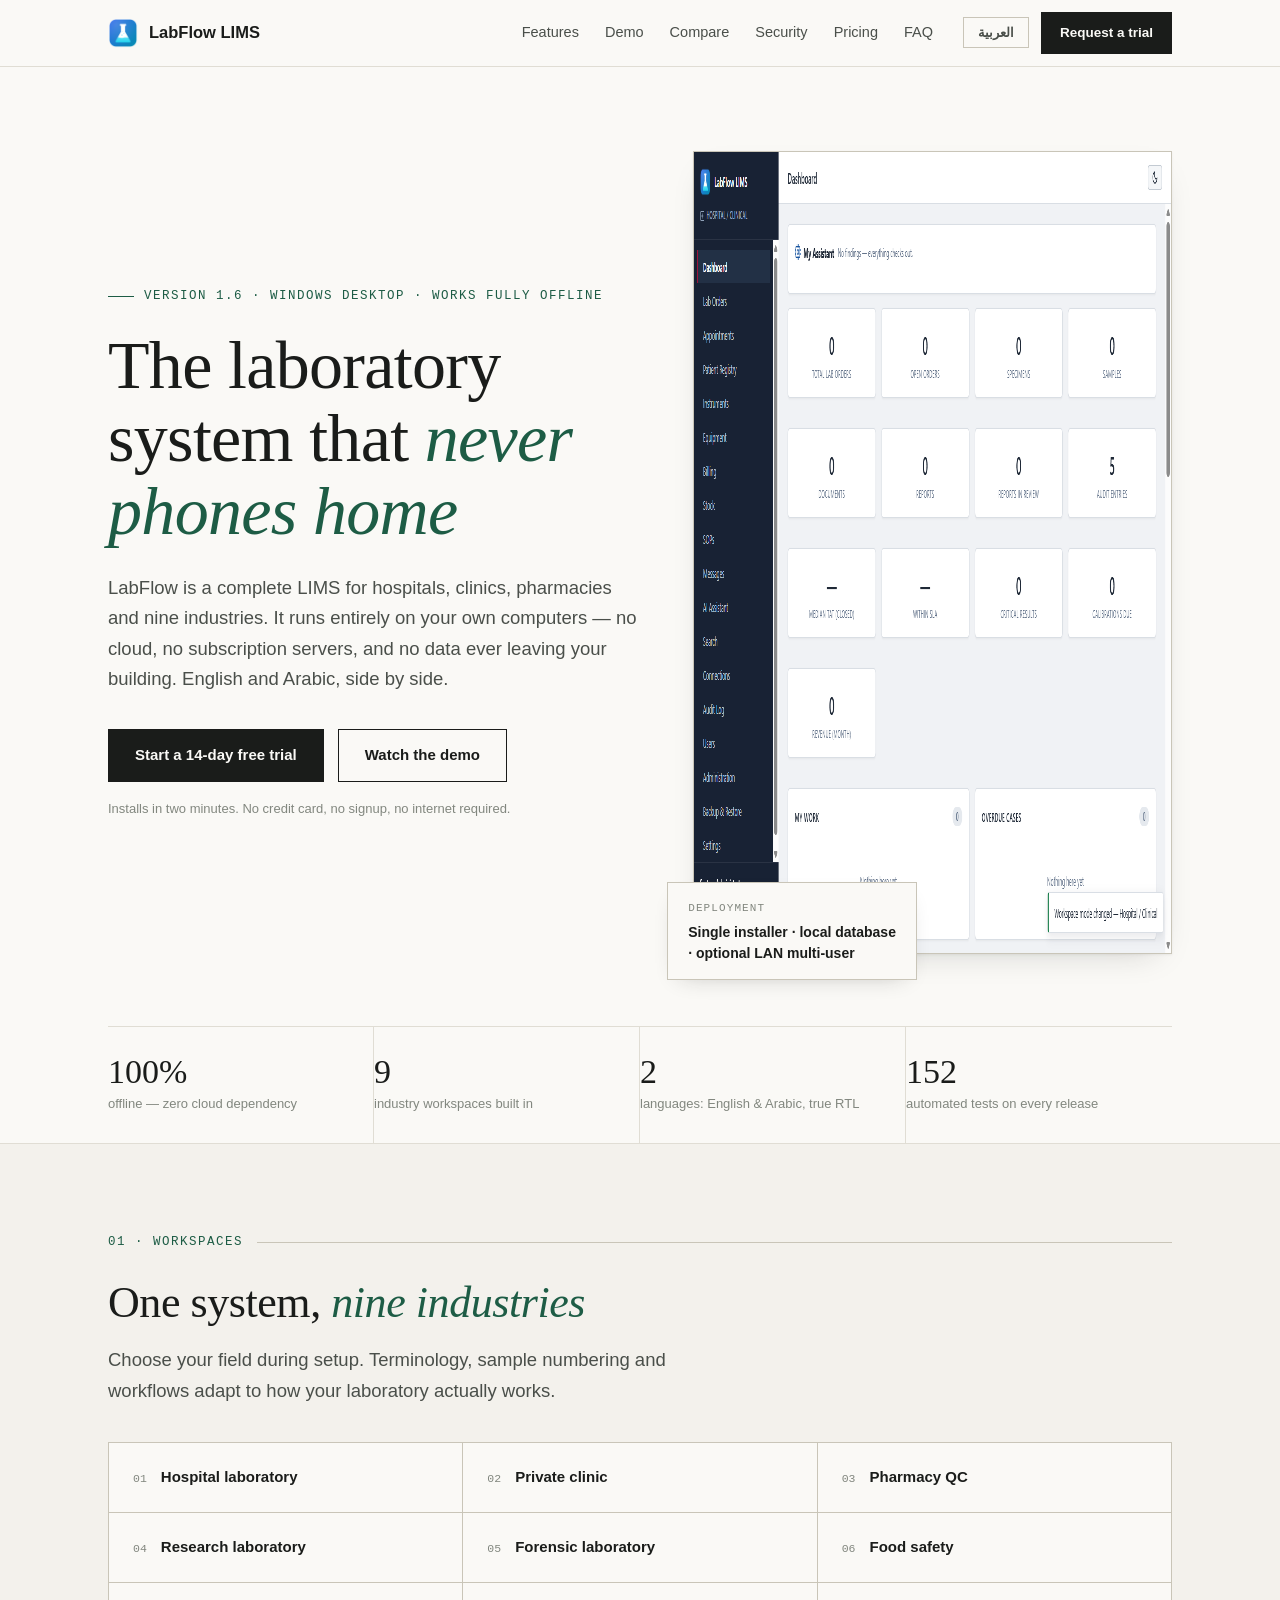
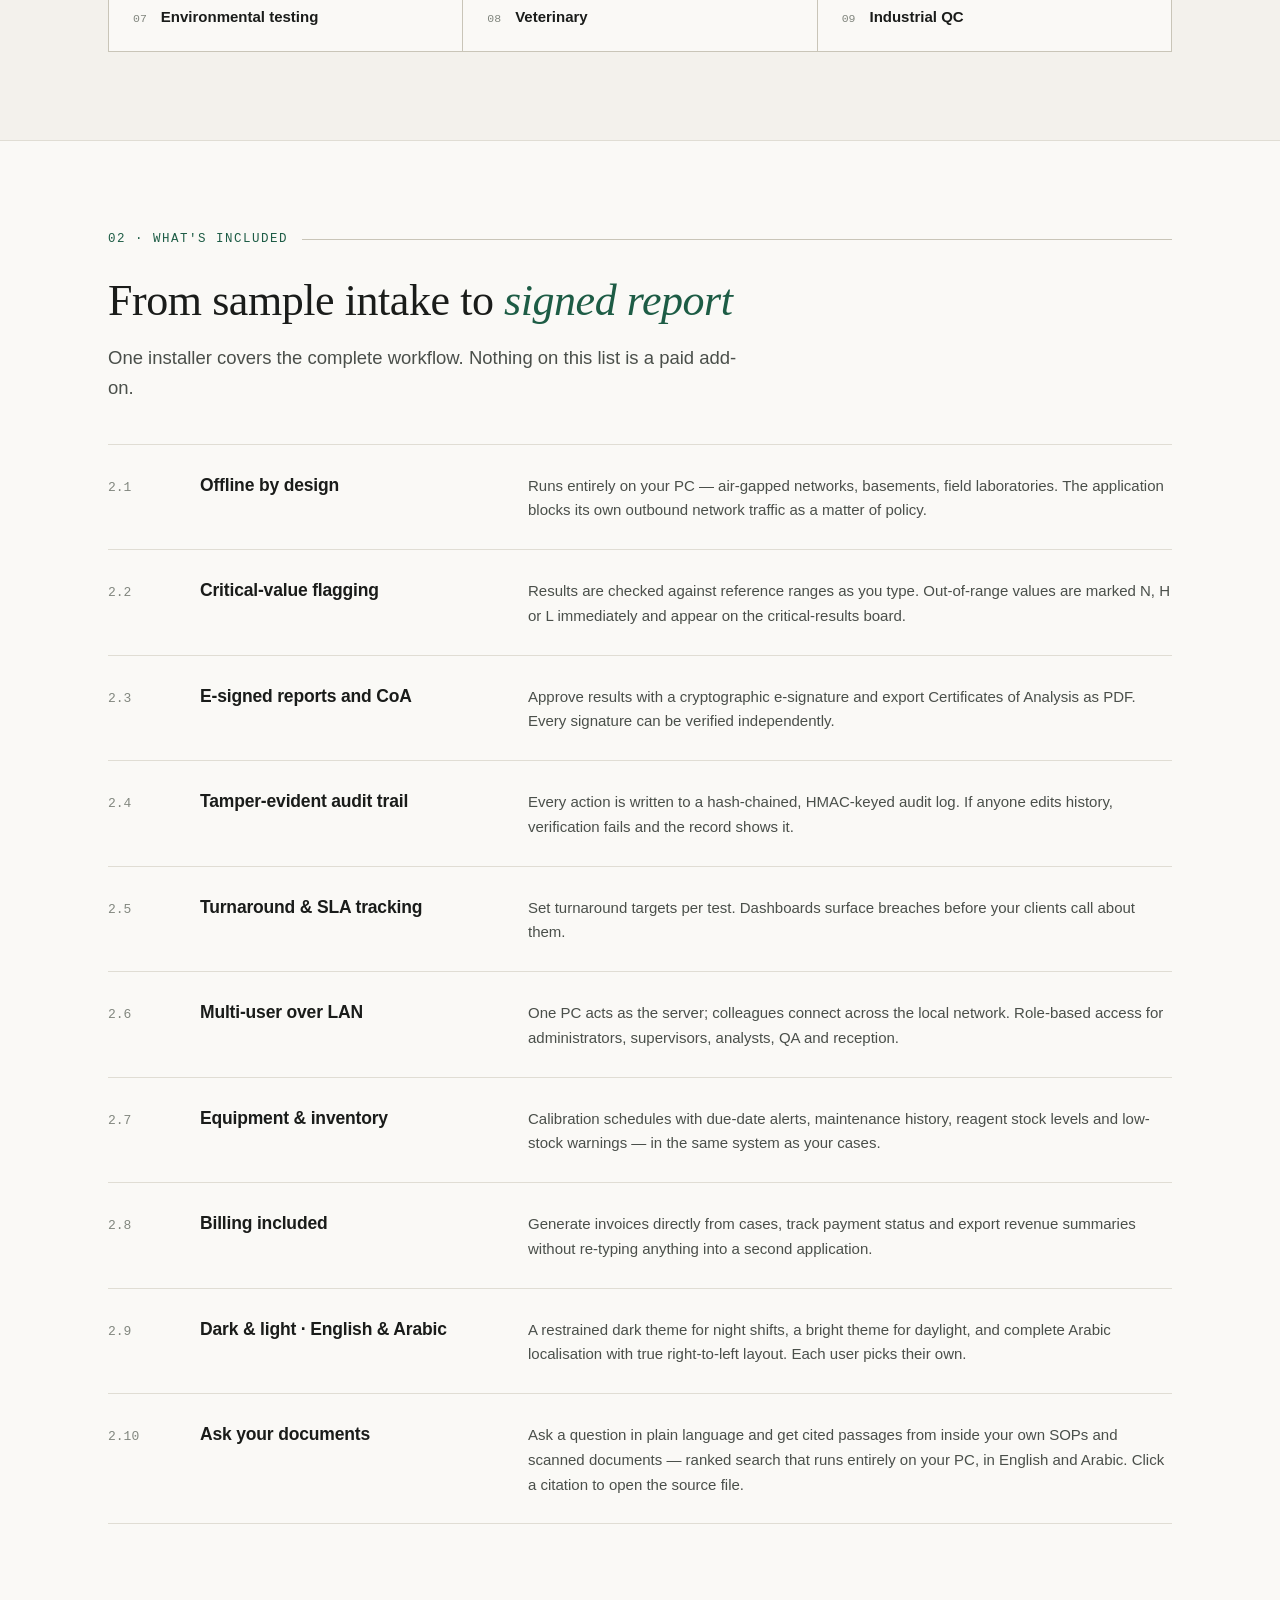
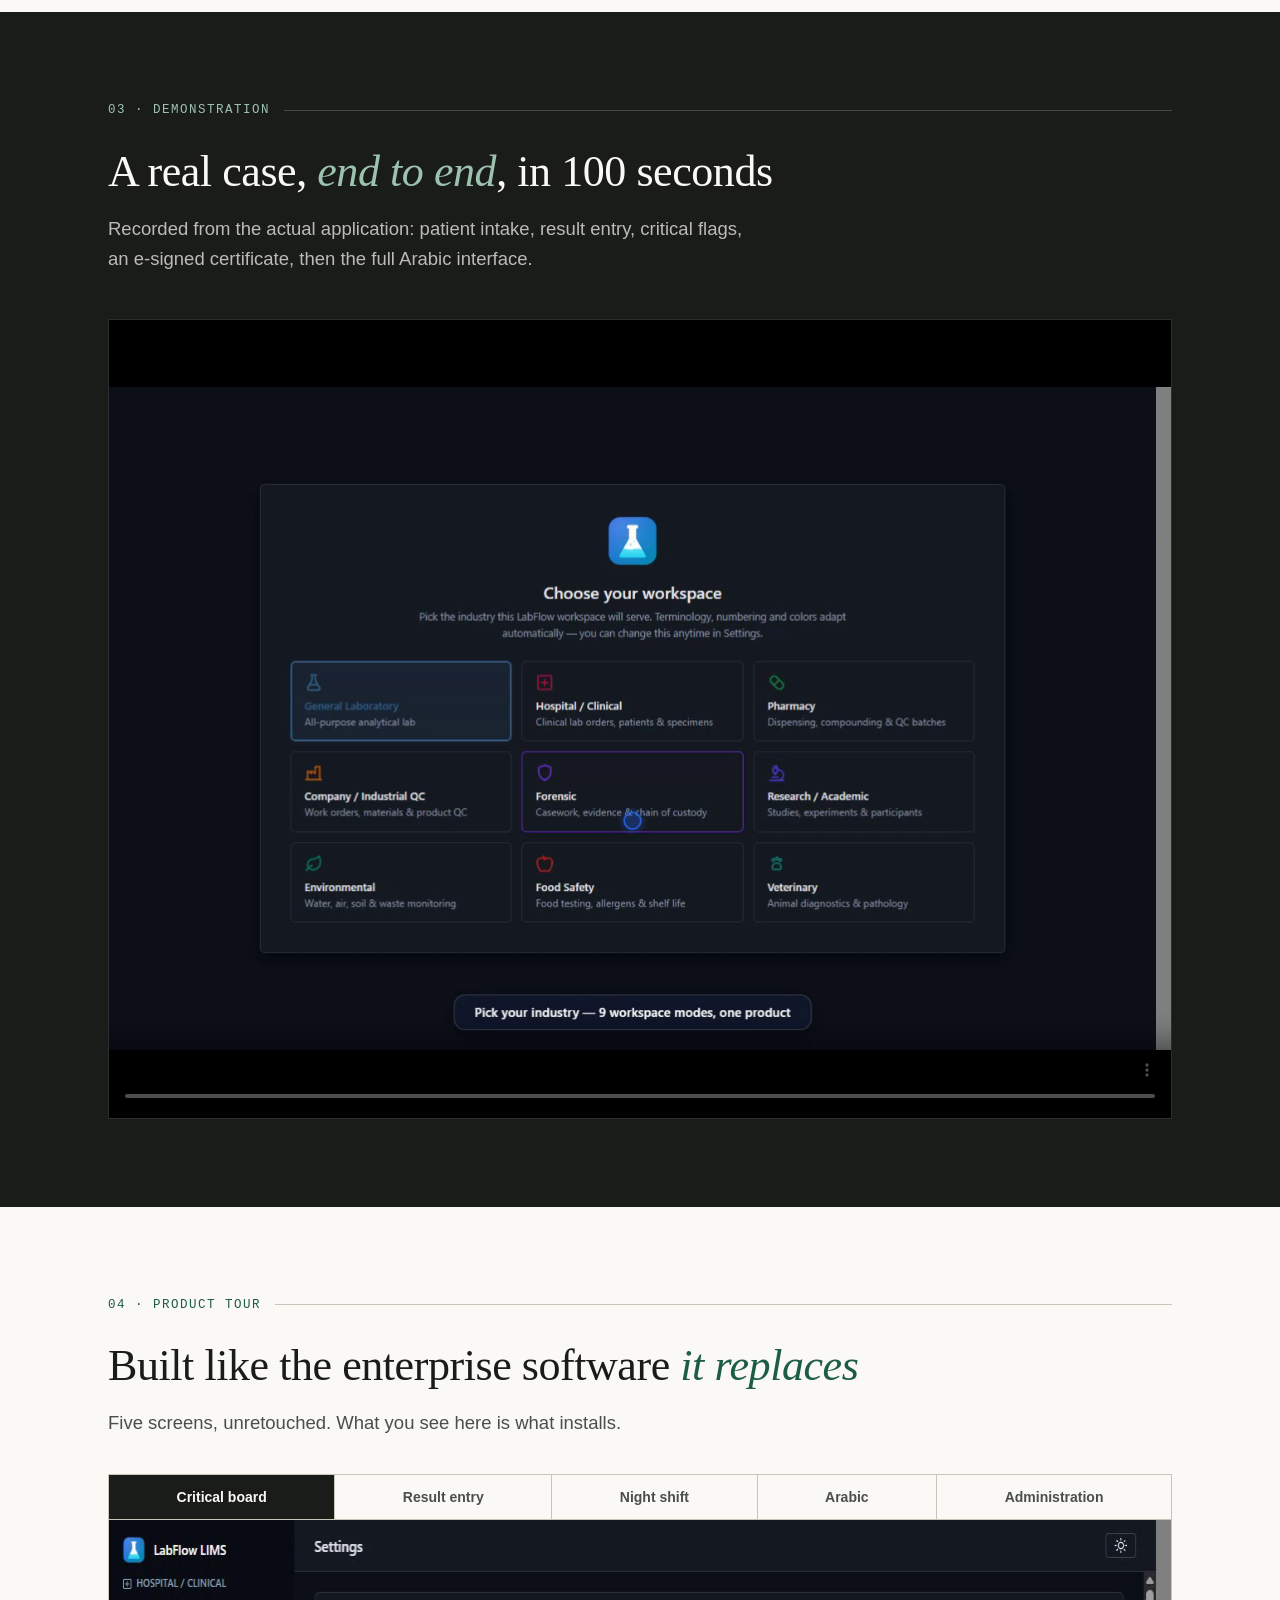
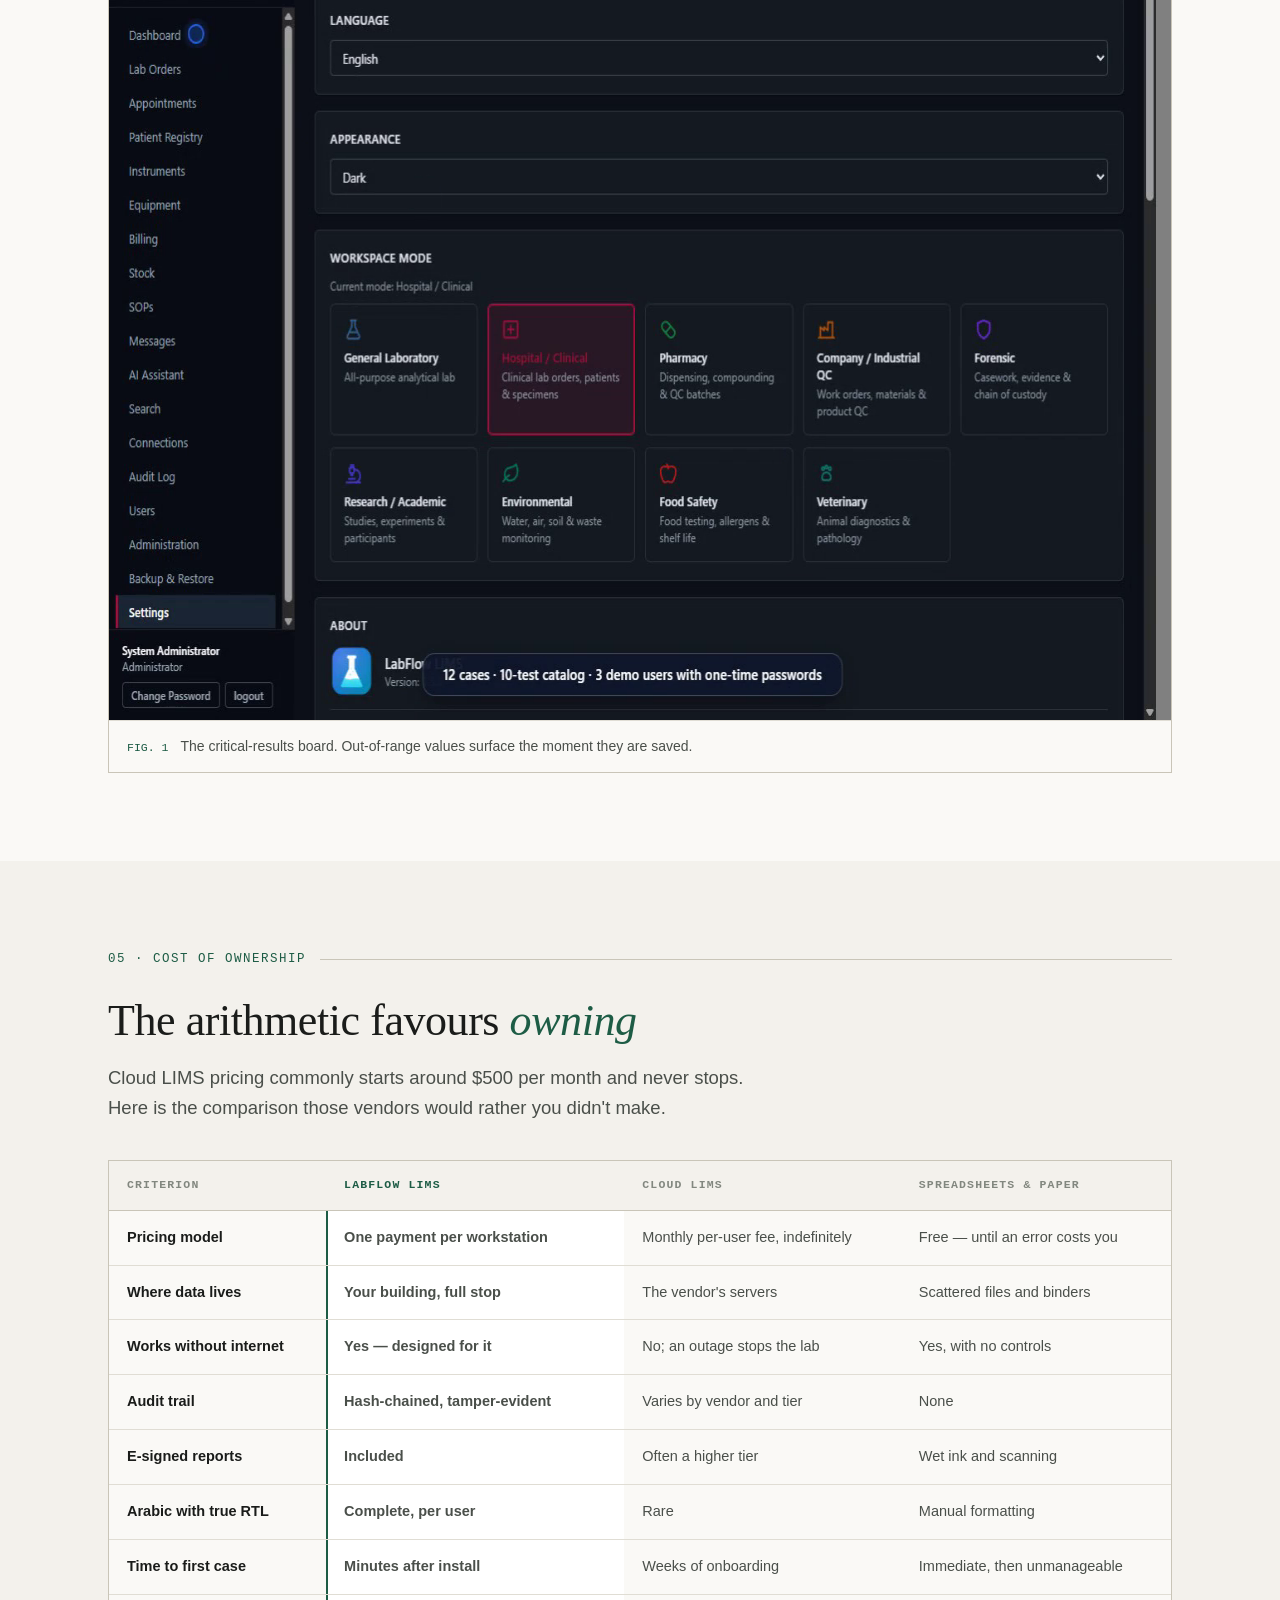
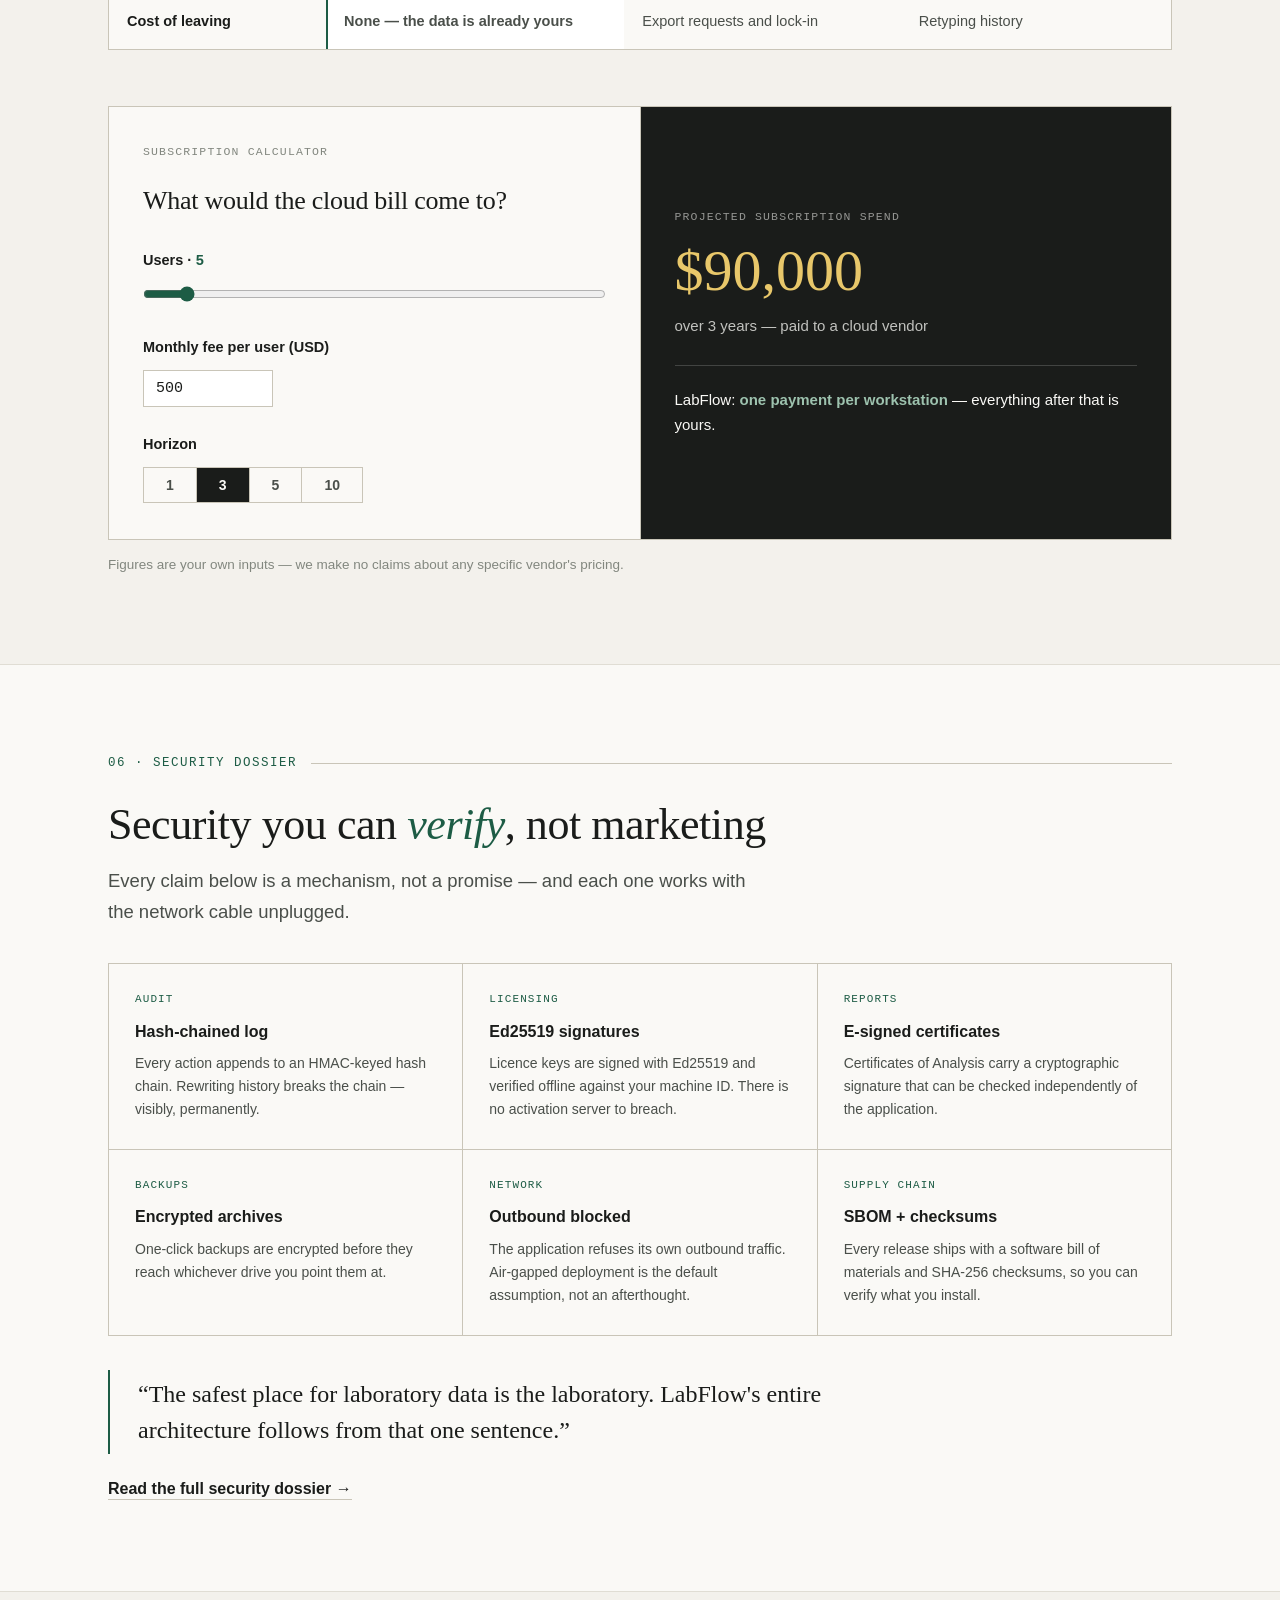
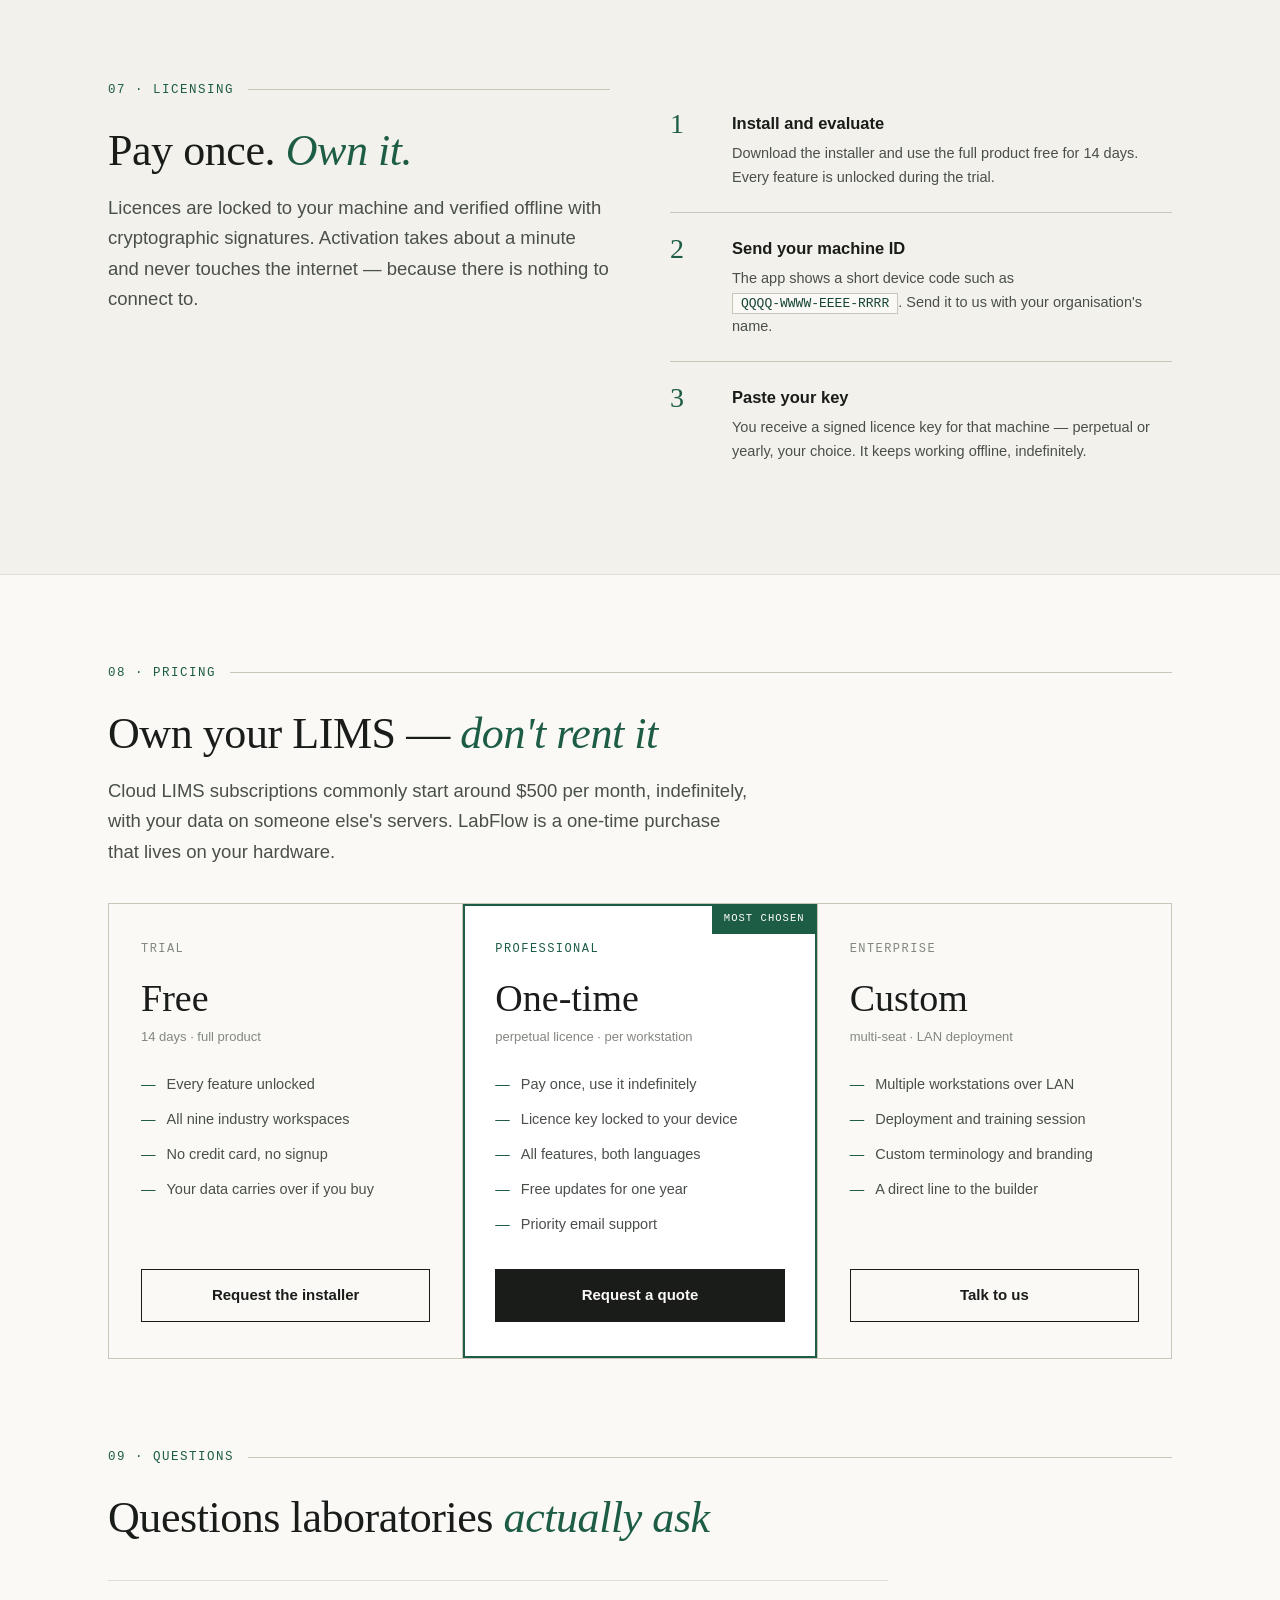
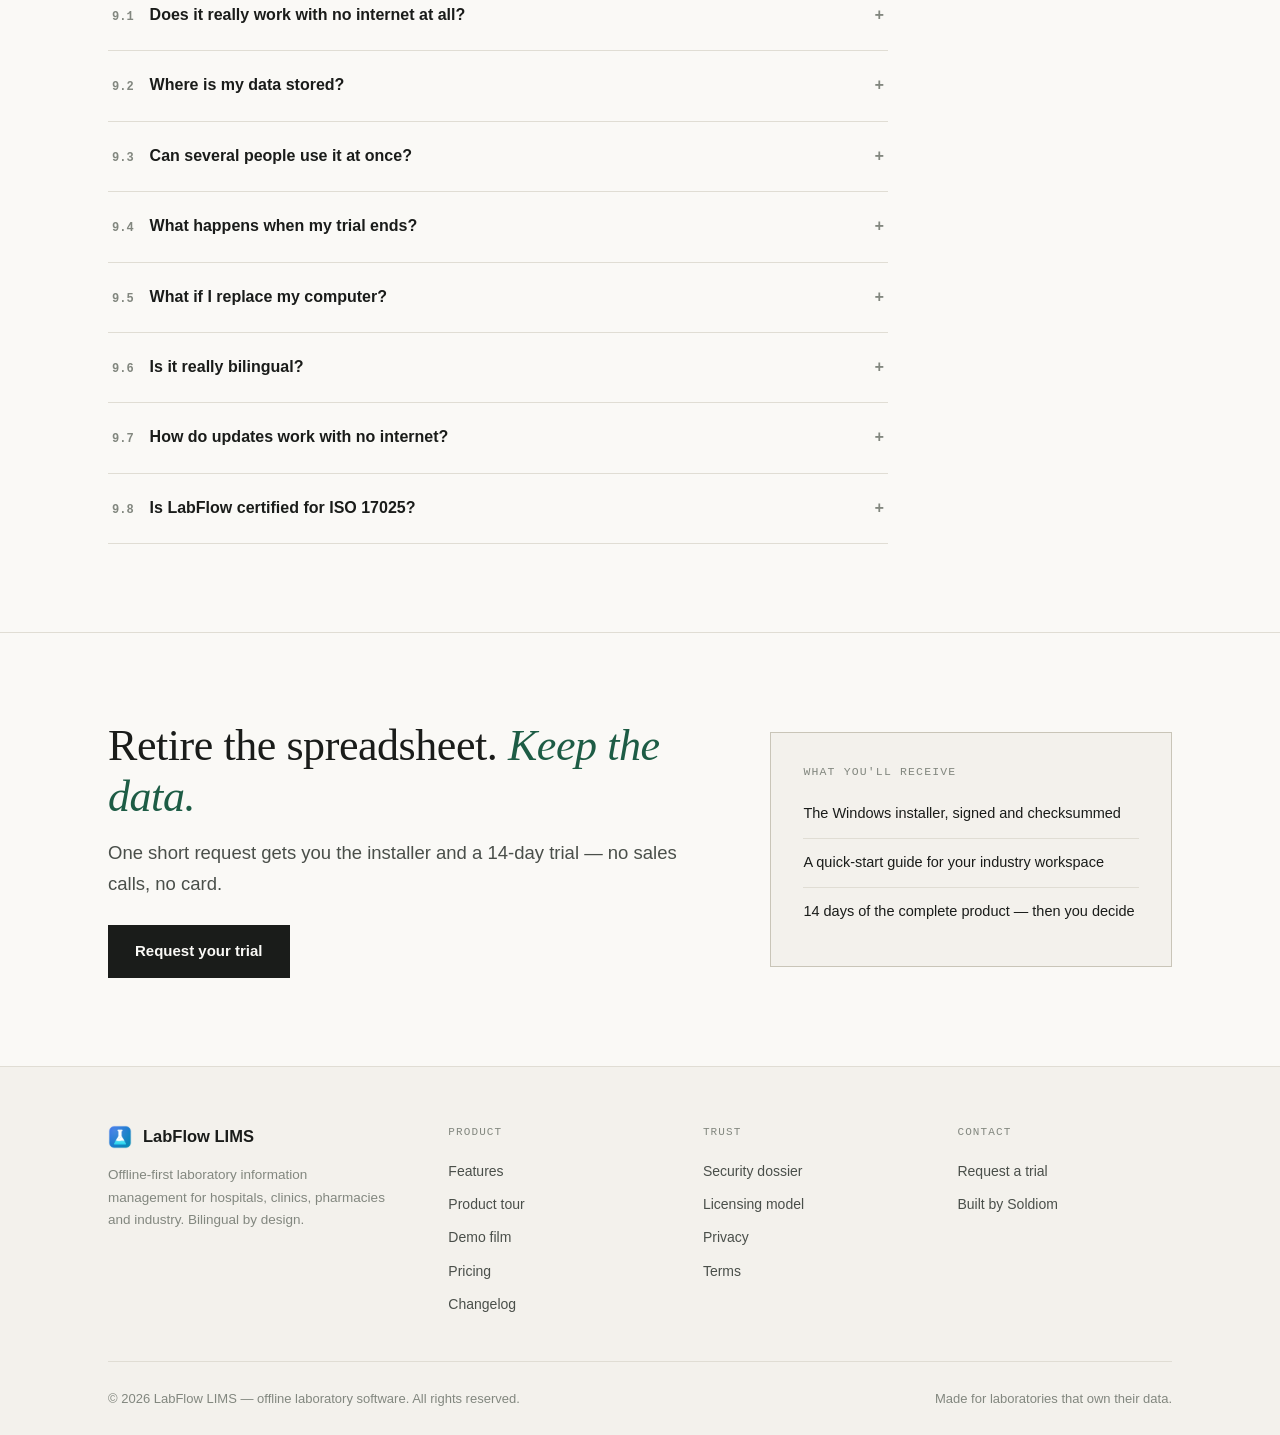
==== commit 950d90ac: "v1.7.0: changelog entry, Ask-your-documents feature row, JSON-LD update Co-authored-by: Copilot App " ====
--- a/index.html
+++ b/index.html
@@ -32,14 +32,15 @@
   "description": "Offline-first laboratory information management system for hospitals, clinics, pharmacies and nine industries. Bilingual English/Arabic with true RTL, e-signed reports, tamper-evident audit trail and device-locked offline licensing.",
   "url": "https://soldiom.github.io/labflow-site/",
   "image": "https://soldiom.github.io/labflow-site/assets/dashboard-light.png",
-  "softwareVersion": "1.6.0",
+  "softwareVersion": "1.7.0",
   "inLanguage": ["en", "ar"],
   "featureList": [
     "100% offline operation",
     "Nine industry workspaces",
     "E-signed reports and Certificates of Analysis",
     "Hash-chained tamper-evident audit trail",
-    "Multi-user over LAN with role-based access",
+    "Multi-user over LAN with role-based access and zero-config discovery",
+    "Offline document search: ask questions across SOPs and scans",
     "Equipment calibration and inventory tracking",
     "Billing and invoicing",
     "Encrypted backups",
@@ -155,6 +156,7 @@
       <div class="feat-row rv"><span class="no">2.7</span><h3 data-i18n="f7t">Equipment &amp; inventory</h3><p data-i18n="f7p">Calibration schedules with due-date alerts, maintenance history, reagent stock levels and low-stock warnings — in the same system as your cases.</p></div>
       <div class="feat-row rv"><span class="no">2.8</span><h3 data-i18n="f8t">Billing included</h3><p data-i18n="f8p">Generate invoices directly from cases, track payment status and export revenue summaries without re-typing anything into a second application.</p></div>
       <div class="feat-row rv"><span class="no">2.9</span><h3 data-i18n="f9t">Dark &amp; light · English &amp; Arabic</h3><p data-i18n="f9p">A restrained dark theme for night shifts, a bright theme for daylight, and complete Arabic localisation with true right-to-left layout. Each user picks their own.</p></div>
+      <div class="feat-row rv"><span class="no">2.10</span><h3 data-i18n="f10t">Ask your documents</h3><p data-i18n="f10p">Ask a question in plain language and get cited passages from inside your own SOPs and scanned documents — ranked search that runs entirely on your PC, in English and Arabic. Click a citation to open the source file.</p></div>
     </div>
   </div>
 </section>
@@ -443,6 +445,7 @@
     f7t:"الأجهزة والمخزون", f7p:"جداول معايرة بتنبيهات استحقاق، سجل صيانة، مستويات الكواشف وتحذيرات النقص — في النظام نفسه مع حالاتك.",
     f8t:"فوترة مدمجة", f8p:"أنشئ الفواتير مباشرة من الحالات وتتبّع السداد وصدّر ملخصات الإيرادات دون إعادة إدخال في تطبيق ثانٍ.",
     f9t:"داكن وفاتح · عربي وإنجليزي", f9p:"سمة داكنة هادئة للمناوبات الليلية وأخرى فاتحة للنهار، وتعريب كامل بتخطيط يميني حقيقي. كل مستخدم يختار بنفسه.",
+    f10t:"اسأل وثائقك", f10p:"اسأل بلغة عادية واحصل على مقاطع مقتبسة من داخل إجراءات عملك ومستنداتك الممسوحة — بحث مرتب يعمل بالكامل على جهازك، بالعربية والإنجليزية. اضغط الاقتباس لفتح الملف المصدر.",
     demoLabel:"٠٣ · العرض",
     demoTitle:"حالة حقيقية <em>من البداية للنهاية</em> في 100 ثانية",
     demoSub:"مسجَّل من التطبيق الفعلي: استلام مريض، إدخال نتائج، قيم حرجة، شهادة موقّعة، ثم الواجهة العربية الكاملة.",
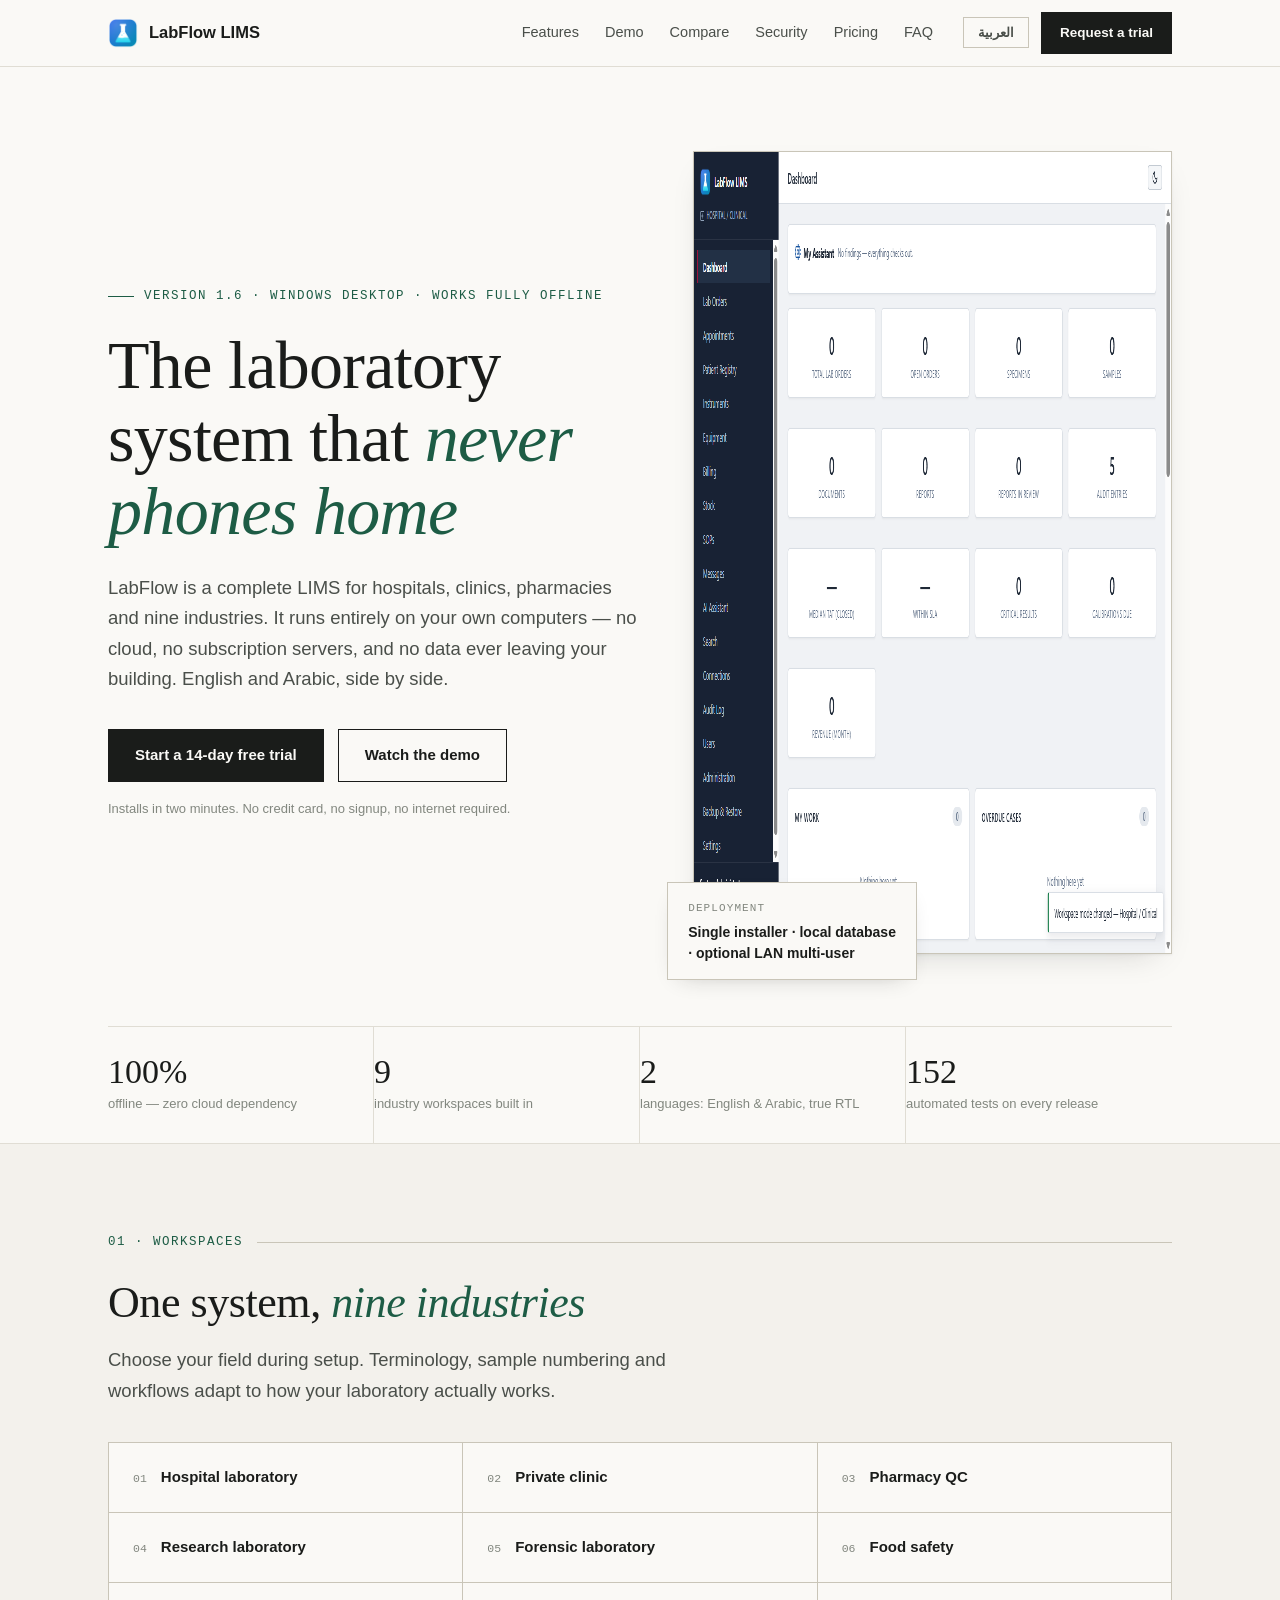
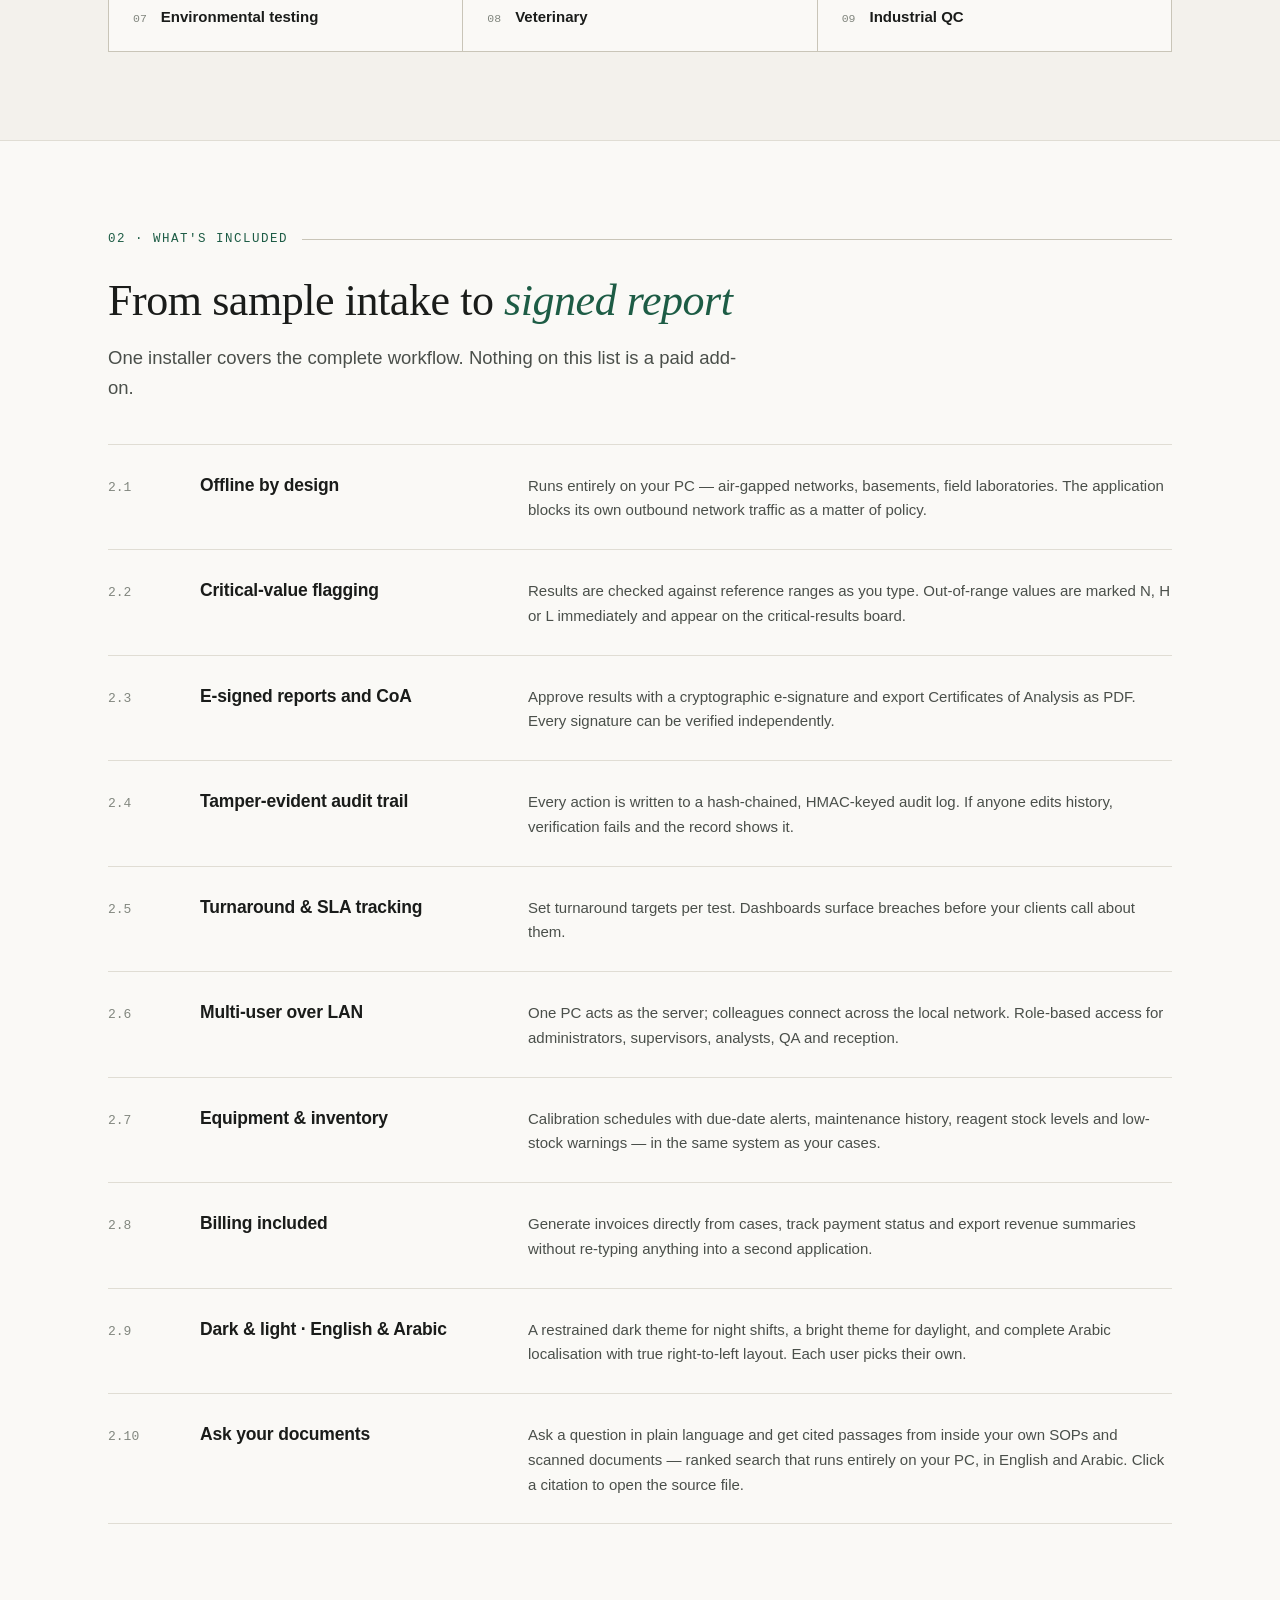
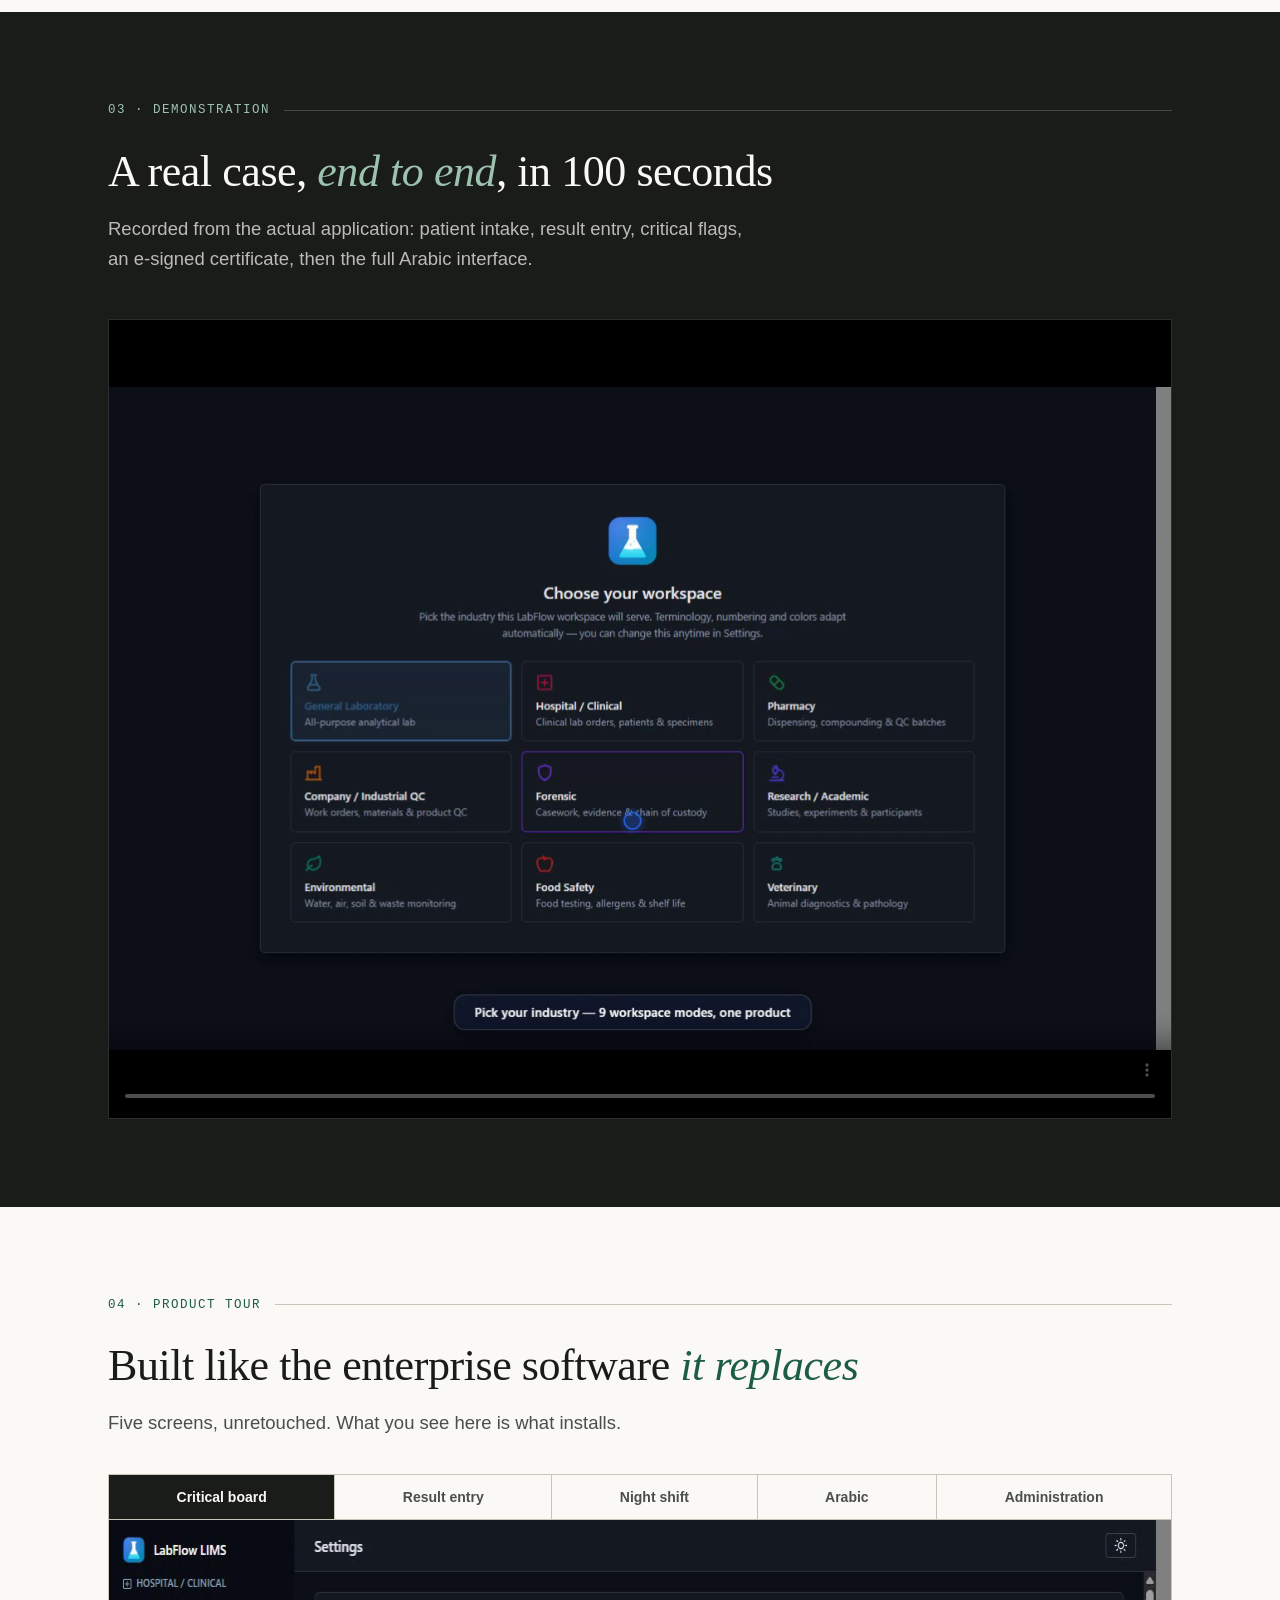
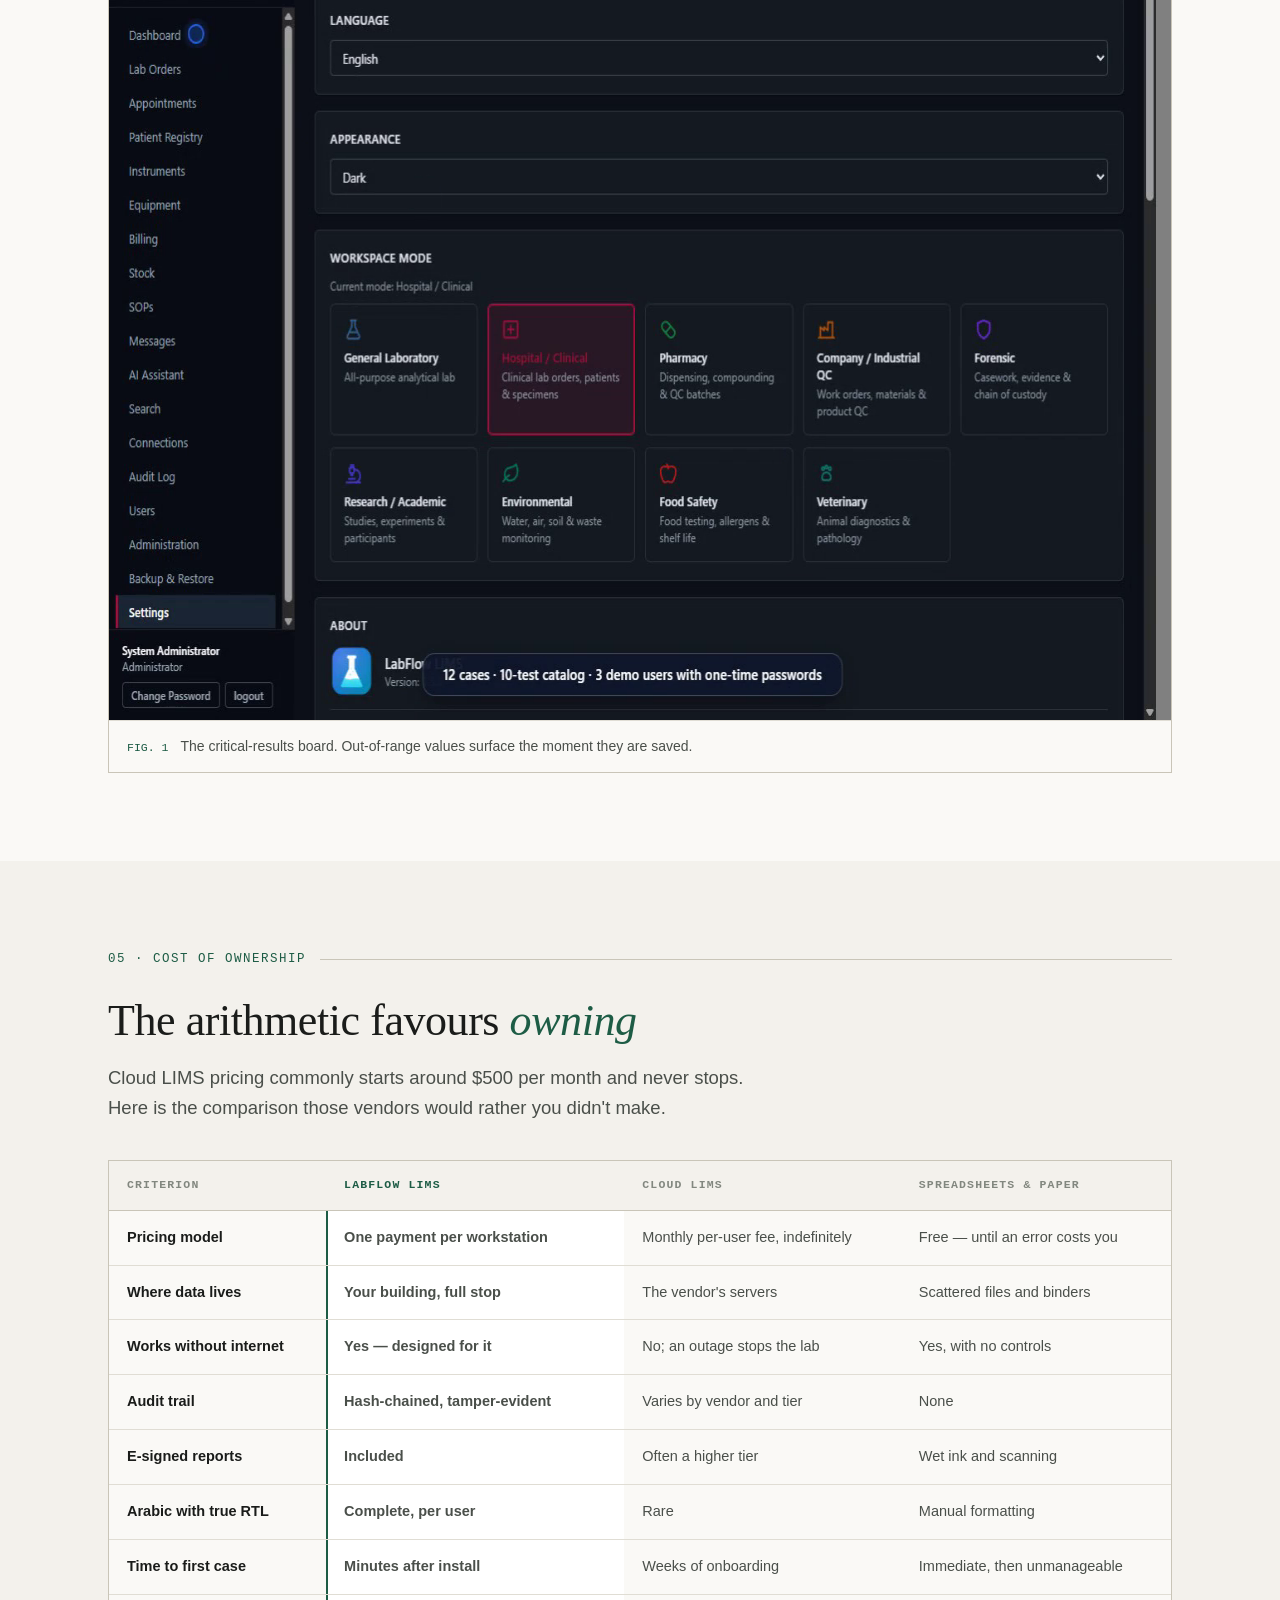
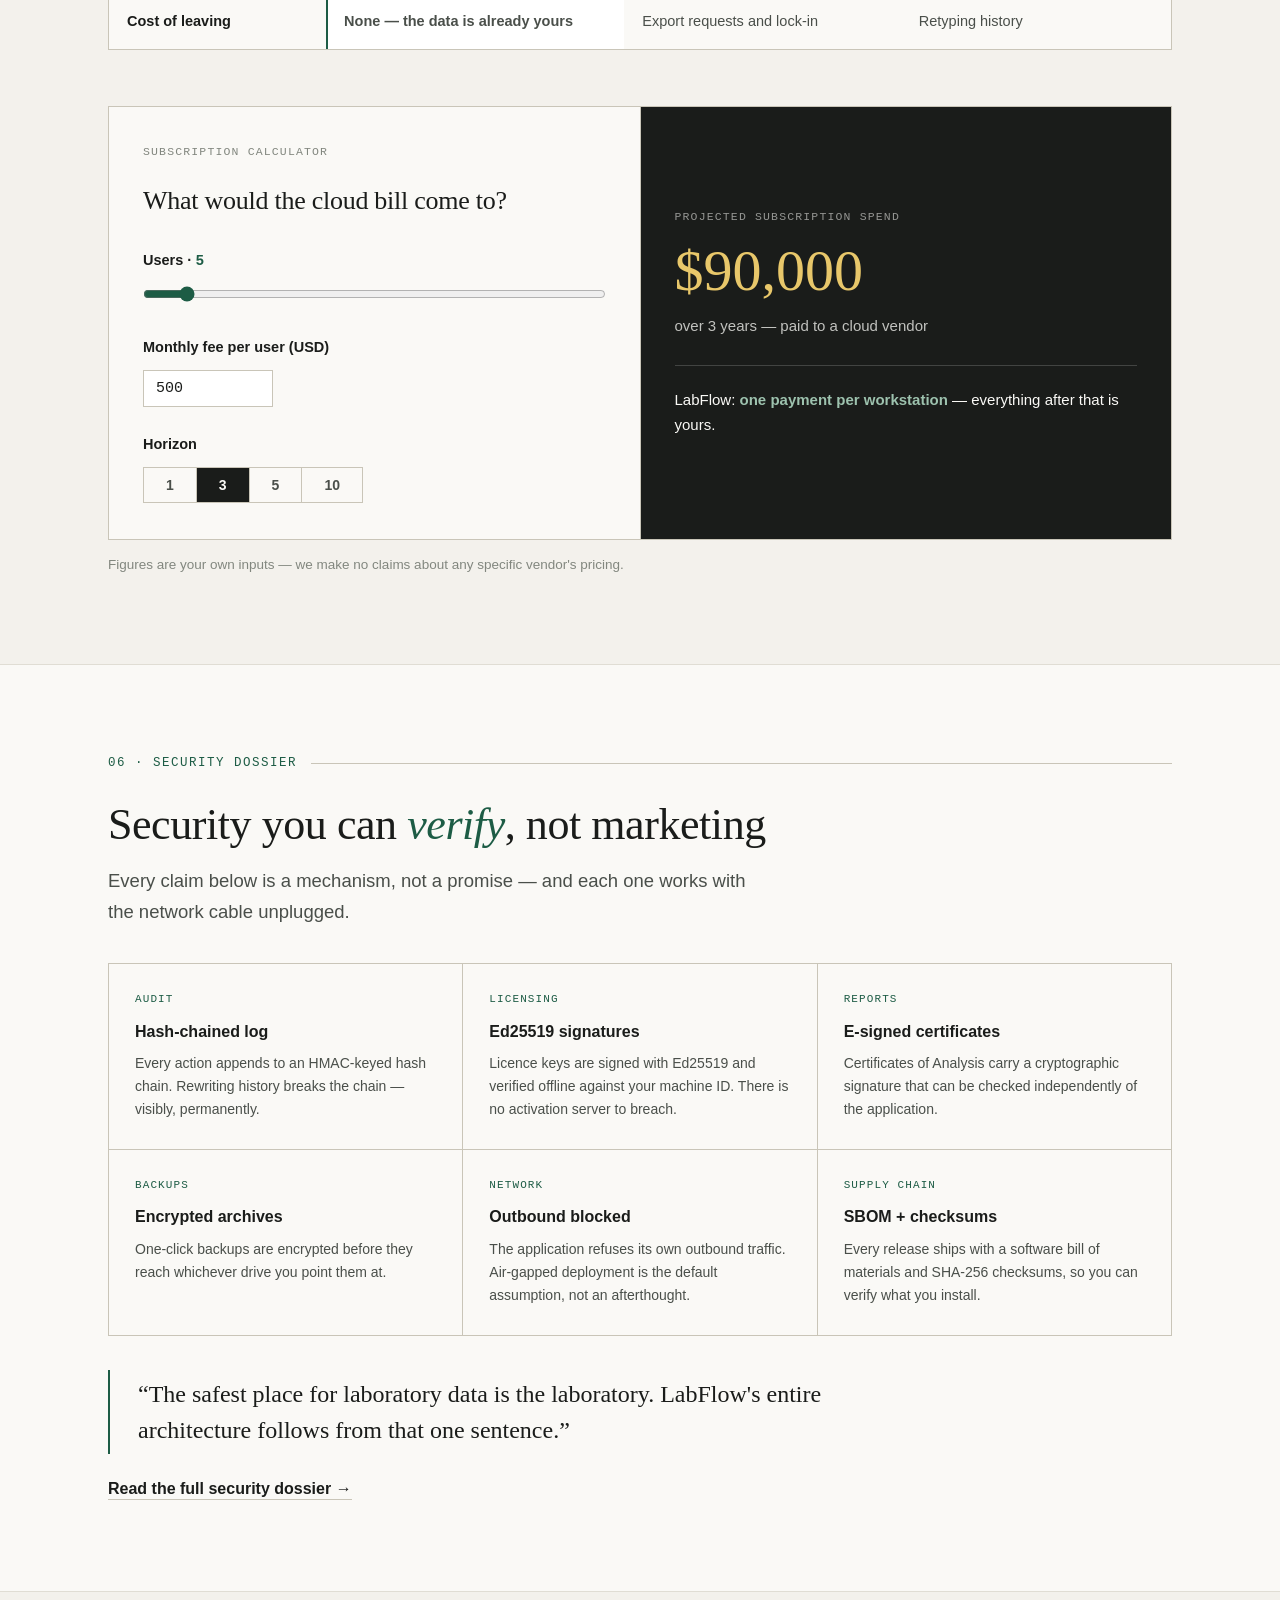
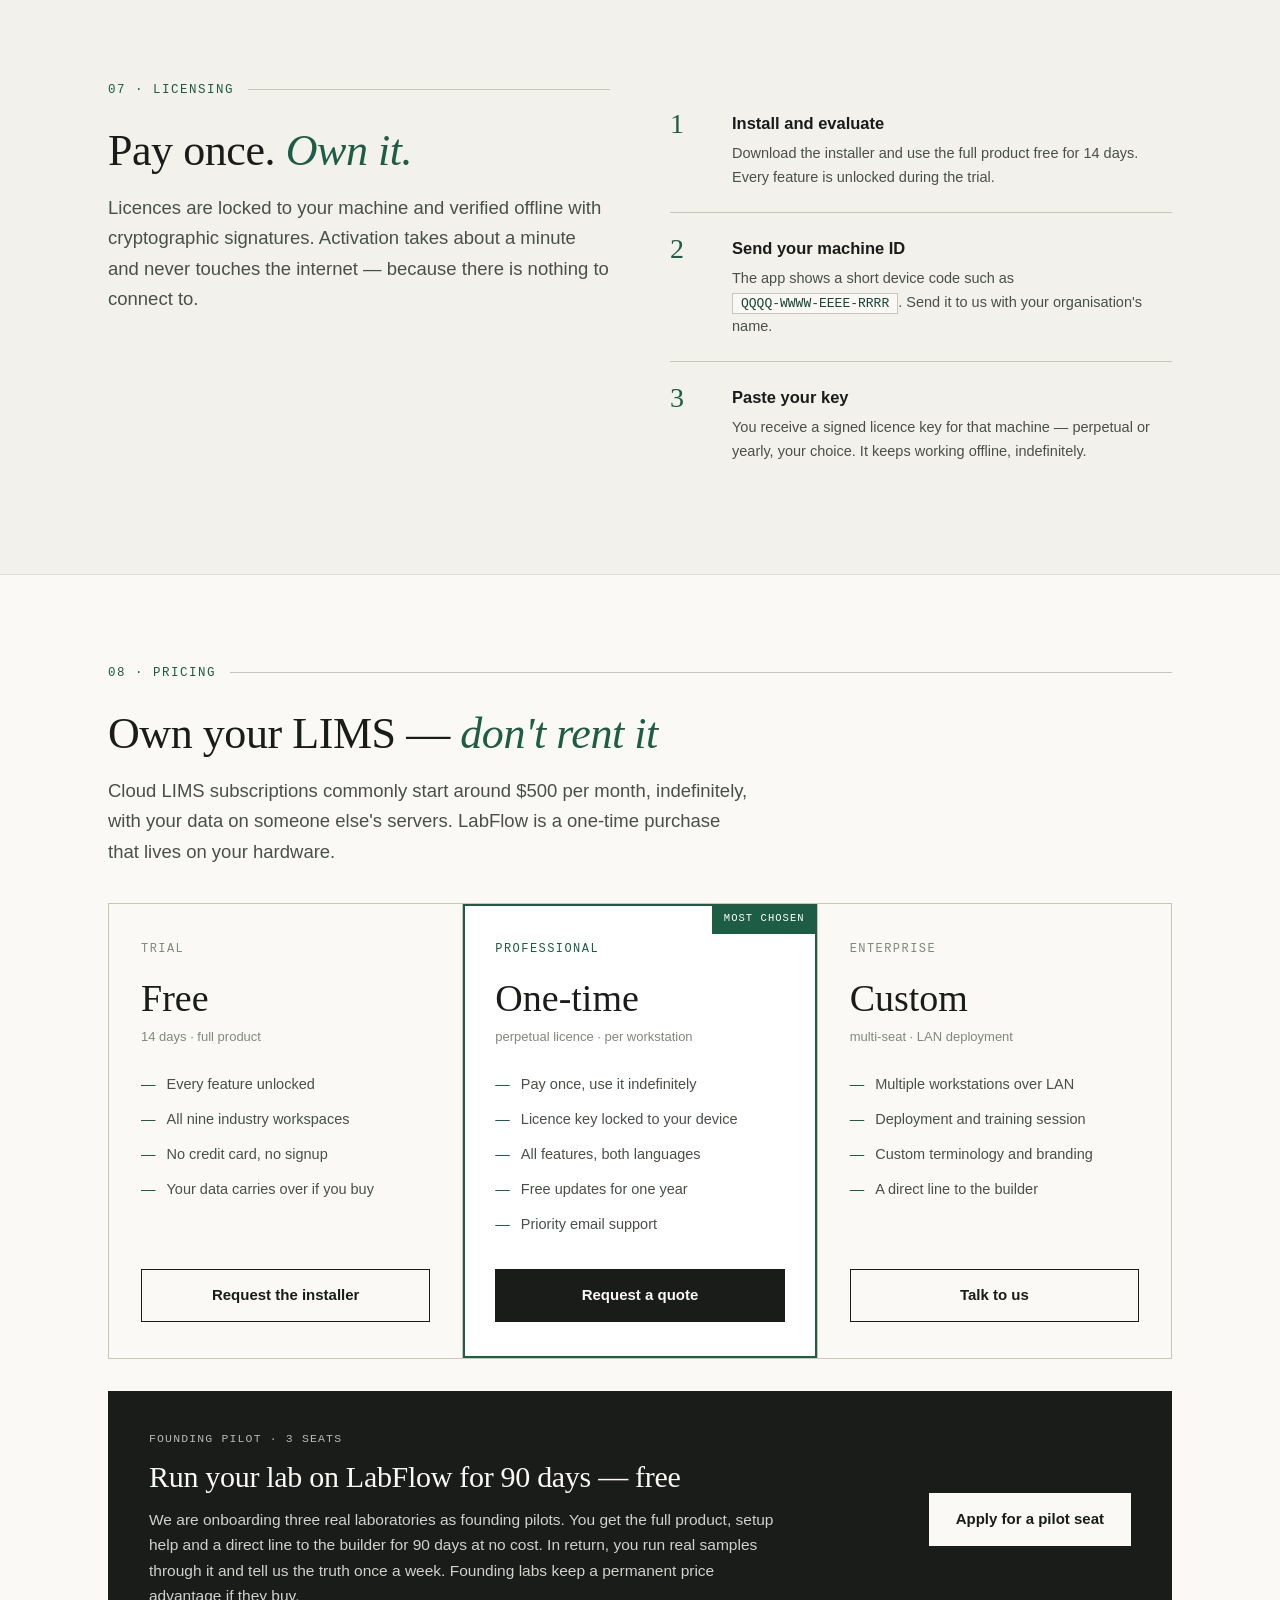
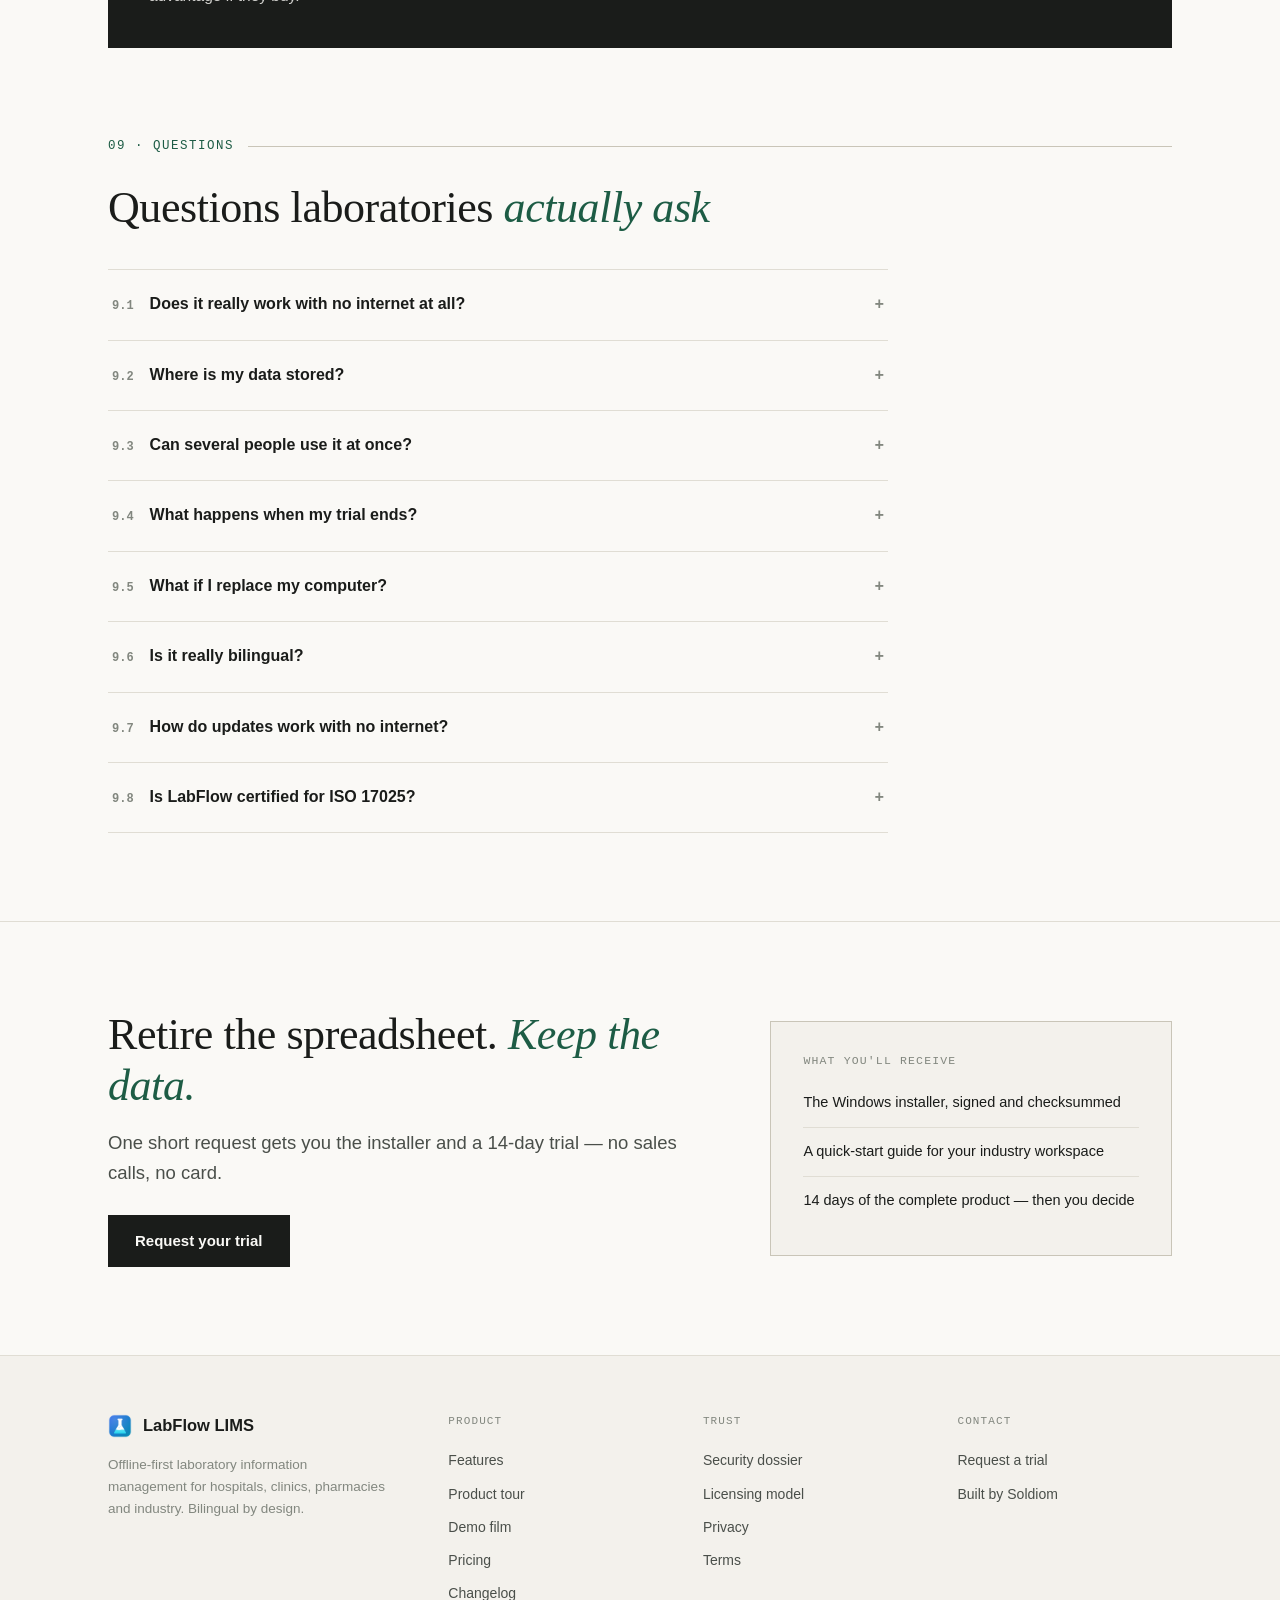
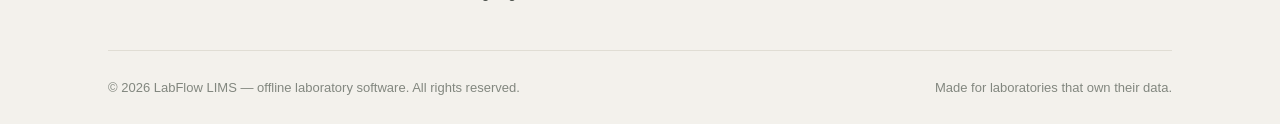
==== commit 4a0e83ea: "Add founding pilot program: banner, application form, AR translations Co-authored-by: Copilot App <2" ====
--- a/index.html
+++ b/index.html
@@ -5,20 +5,20 @@
 <meta name="viewport" content="width=device-width, initial-scale=1.0">
 <title>LabFlow LIMS — Offline laboratory software for hospitals, clinics and industry</title>
 <meta name="description" content="A complete LIMS for hospitals, clinics, pharmacies and 9 industries. 100% offline, bilingual English/Arabic, device-locked licensing. Your data never leaves your building.">
-<link rel="canonical" href="https://soldiom.github.io/labflow-site/">
-<link rel="alternate" hreflang="en" href="https://soldiom.github.io/labflow-site/">
-<link rel="alternate" hreflang="ar" href="https://soldiom.github.io/labflow-site/?lang=ar">
+<link rel="canonical" href="https://soldiomai.github.io/labflow-site/">
+<link rel="alternate" hreflang="en" href="https://soldiomai.github.io/labflow-site/">
+<link rel="alternate" hreflang="ar" href="https://soldiomai.github.io/labflow-site/?lang=ar">
 <link rel="icon" type="image/png" href="assets/logo.png">
 <meta name="theme-color" content="#faf9f6">
 <meta property="og:type" content="website">
 <meta property="og:title" content="LabFlow LIMS — Offline laboratory software">
 <meta property="og:description" content="Replace Excel and paper with a real LIMS. 100% offline, 9 industry workspaces, English/Arabic, e-signed reports, tamper-evident audit. Free 14-day trial.">
-<meta property="og:image" content="https://soldiom.github.io/labflow-site/assets/dashboard-light.png">
-<meta property="og:url" content="https://soldiom.github.io/labflow-site/">
+<meta property="og:image" content="https://soldiomai.github.io/labflow-site/assets/dashboard-light.png">
+<meta property="og:url" content="https://soldiomai.github.io/labflow-site/">
 <meta name="twitter:card" content="summary_large_image">
 <meta name="twitter:title" content="LabFlow LIMS — offline laboratory software">
 <meta name="twitter:description" content="100% offline · English/Arabic · e-signed CoA · tamper-evident audit · 14-day free trial">
-<meta name="twitter:image" content="https://soldiom.github.io/labflow-site/assets/dashboard-light.png">
+<meta name="twitter:image" content="https://soldiomai.github.io/labflow-site/assets/dashboard-light.png">
 <link rel="preload" as="image" href="assets/dashboard-light.png" fetchpriority="high">
 <link rel="stylesheet" href="assets/site.css">
 <script type="application/ld+json">
@@ -30,8 +30,8 @@
   "applicationCategory": "BusinessApplication",
   "applicationSubCategory": "Laboratory Information Management System",
   "description": "Offline-first laboratory information management system for hospitals, clinics, pharmacies and nine industries. Bilingual English/Arabic with true RTL, e-signed reports, tamper-evident audit trail and device-locked offline licensing.",
-  "url": "https://soldiom.github.io/labflow-site/",
-  "image": "https://soldiom.github.io/labflow-site/assets/dashboard-light.png",
+  "url": "https://soldiomai.github.io/labflow-site/",
+  "image": "https://soldiomai.github.io/labflow-site/assets/dashboard-light.png",
   "softwareVersion": "1.7.0",
   "inLanguage": ["en", "ar"],
   "featureList": [
@@ -340,6 +340,14 @@
         <a class="btn alt" href="#contact" data-i18n="p3cta">Talk to us</a>
       </div>
     </div>
+    <div class="pilot-cta rv" id="pilot">
+      <div class="pilot-cta-txt">
+        <div class="mono-label" style="color:inherit;opacity:.7;margin-bottom:10px" data-i18n="piTag">Founding pilot · 3 seats</div>
+        <h3 class="serif" data-i18n="piTitle">Run your lab on LabFlow for 90 days — free</h3>
+        <p data-i18n="piSub">We are onboarding three real laboratories as founding pilots. You get the full product, setup help and a direct line to the builder for 90 days at no cost. In return, you run real samples through it and tell us the truth once a week. Founding labs keep a permanent price advantage if they buy.</p>
+      </div>
+      <a class="btn pilot-btn" href="https://github.com/SoldiomAI/labflow-site/issues/new?template=pilot-request.yml" target="_blank" rel="noopener" data-i18n="piCta">Apply for a pilot seat</a>
+    </div>
   </div>
 </section>
 
@@ -367,7 +375,7 @@
     <div>
       <h2 data-i18n-html="finalTitle">Retire the spreadsheet. <em>Keep the data.</em></h2>
       <p class="lead" data-i18n="finalSub">One short request gets you the installer and a 14-day trial — no sales calls, no card.</p>
-      <a class="btn" id="mailCta" href="https://github.com/Soldiom/labflow-site/issues/new?template=trial-request.yml" target="_blank" rel="noopener" data-i18n="finalCta1">Request your trial</a>
+      <a class="btn" id="mailCta" href="https://github.com/SoldiomAI/labflow-site/issues/new?template=trial-request.yml" target="_blank" rel="noopener" data-i18n="finalCta1">Request your trial</a>
     </div>
     <div class="contact-box rv">
       <div class="k" data-i18n="cbK">What you'll receive</div>
@@ -404,7 +412,7 @@
       </div>
       <div class="foot-col">
         <div class="k" data-i18n="fcContactK">Contact</div>
-        <a href="https://github.com/Soldiom/labflow-site/issues/new?template=trial-request.yml" target="_blank" rel="noopener" data-i18n="fcContact1">Request a trial</a>
+        <a href="https://github.com/SoldiomAI/labflow-site/issues/new?template=trial-request.yml" target="_blank" rel="noopener" data-i18n="fcContact1">Request a trial</a>
         <a href="https://github.com/Soldiom" target="_blank" rel="noopener" data-i18n="fcContact2">Built by Soldiom</a>
       </div>
     </div>
@@ -504,6 +512,10 @@
     p3n:"مؤسسات", p3a:"مخصص", p3per:"أجهزة متعددة · نشر شبكي",
     p3f1:"عدة أجهزة عبر الشبكة المحلية", p3f2:"جلسة نشر وتدريب", p3f3:"مصطلحات وهوية مخصصة", p3f4:"تواصل مباشر مع المطوّر",
     p3cta:"تواصل معنا",
+    piTag:"برنامج تجريبي تأسيسي · ٣ مقاعد",
+    piTitle:"شغّل مختبرك على لابفلو ٩٠ يوماً — مجاناً",
+    piSub:"نستقبل ثلاثة مختبرات حقيقية كشركاء تجربة تأسيسيين. تحصل على المنتج كاملاً ومساعدة في الإعداد وتواصلاً مباشراً مع المطوّر لمدة ٩٠ يوماً دون مقابل. في المقابل، تُشغّل عينات حقيقية عليه وتخبرنا الحقيقة مرة كل أسبوع. المختبرات التأسيسية تحتفظ بأفضلية سعرية دائمة عند الشراء.",
+    piCta:"قدّم لمقعد التجربة",
     faqLabel:"٠٩ · أسئلة",
     faqTitle:"أسئلة تطرحها المختبرات <em>فعلاً</em>",
     q1:"هل يعمل حقاً دون أي إنترنت؟", a1:"نعم — تماماً. صُمم لابفلو للبيئات المعزولة: يخزّن كل شيء في قاعدة بيانات محلية على جهازك ويحجب طلباته الخارجية بنفسه. الإنترنت غير مطلوب أبداً، حتى للتفعيل.",
--- a/assets/site.css
+++ b/assets/site.css
@@ -187,6 +187,12 @@
 
 /* ---------- pricing ---------- */
 .price-grid{display:grid;grid-template-columns:repeat(3,1fr);border:1px solid var(--line2);background:var(--line2);gap:1px;margin-top:8px}
+.pilot-cta{margin-top:32px;border:1px solid var(--ink);background:var(--ink);color:var(--paper);padding:38px 40px;display:flex;gap:36px;align-items:center;justify-content:space-between;flex-wrap:wrap}
+.pilot-cta-txt{max-width:640px}
+.pilot-cta h3{font-size:clamp(22px,2.6vw,30px);line-height:1.2;margin-bottom:12px}
+.pilot-cta p{color:var(--paper);opacity:.82;font-size:15.5px}
+.btn.pilot-btn{background:var(--paper);color:var(--ink);border-color:var(--paper);flex-shrink:0}
+.btn.pilot-btn:hover{background:transparent;color:var(--paper)}
 .price{background:var(--paper);padding:36px 32px;display:flex;flex-direction:column}
 .price.hot{background:#fff;outline:2px solid var(--pine);outline-offset:-2px;position:relative}
 .price .plan{font-family:var(--mono);font-size:12px;letter-spacing:.12em;text-transform:uppercase;color:var(--ink3);margin-bottom:18px}
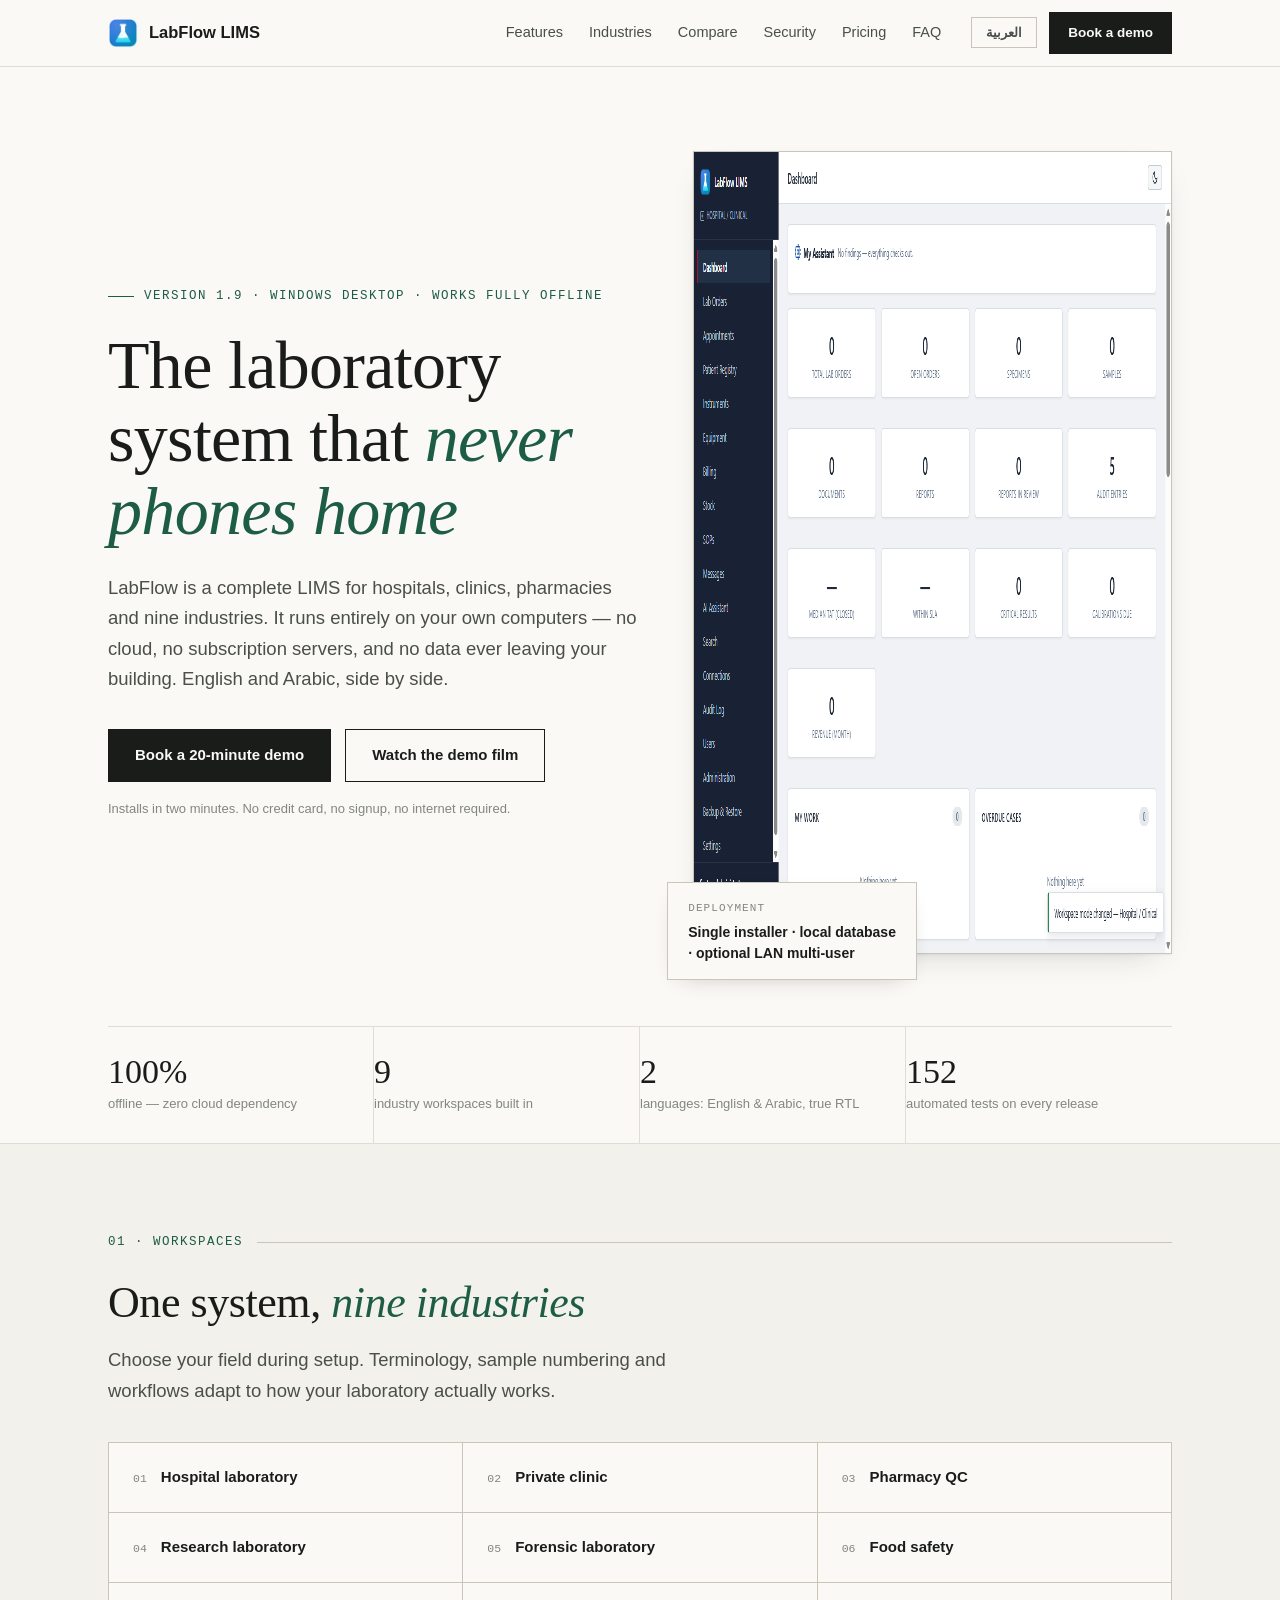
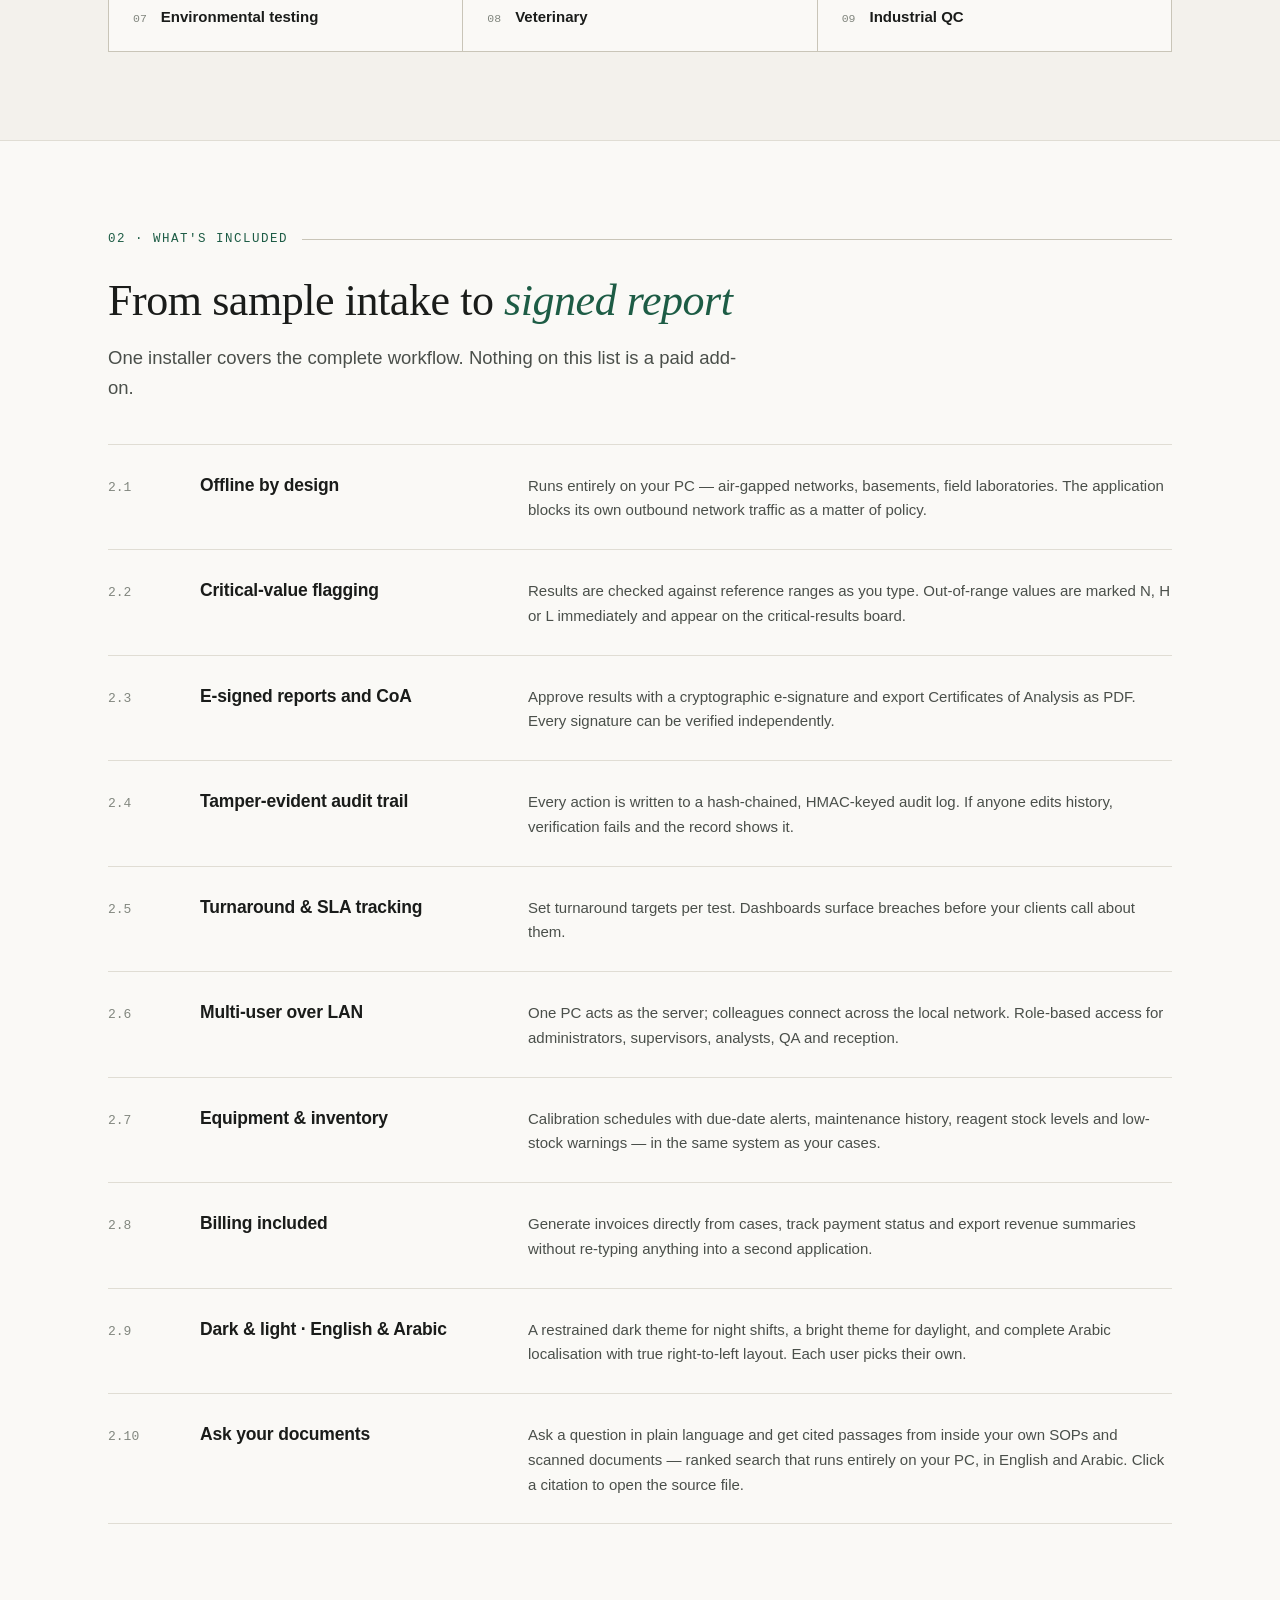
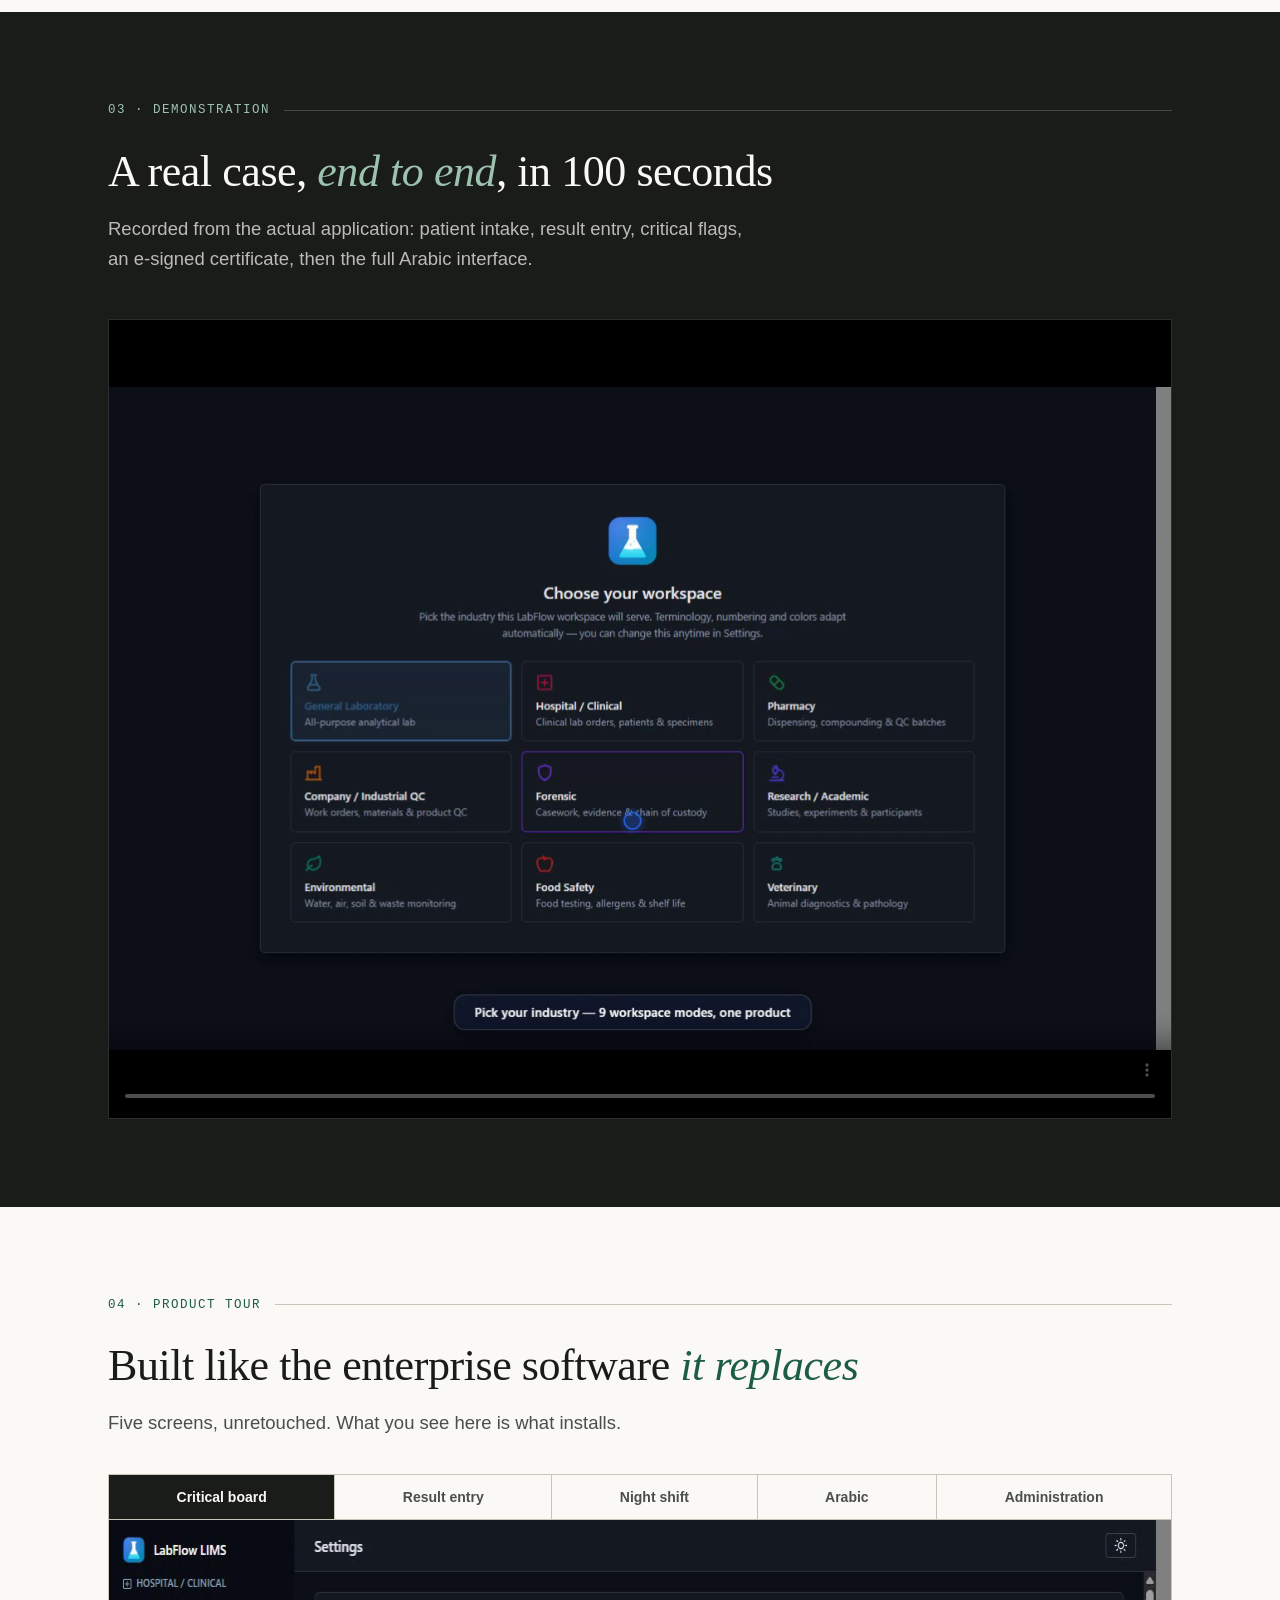
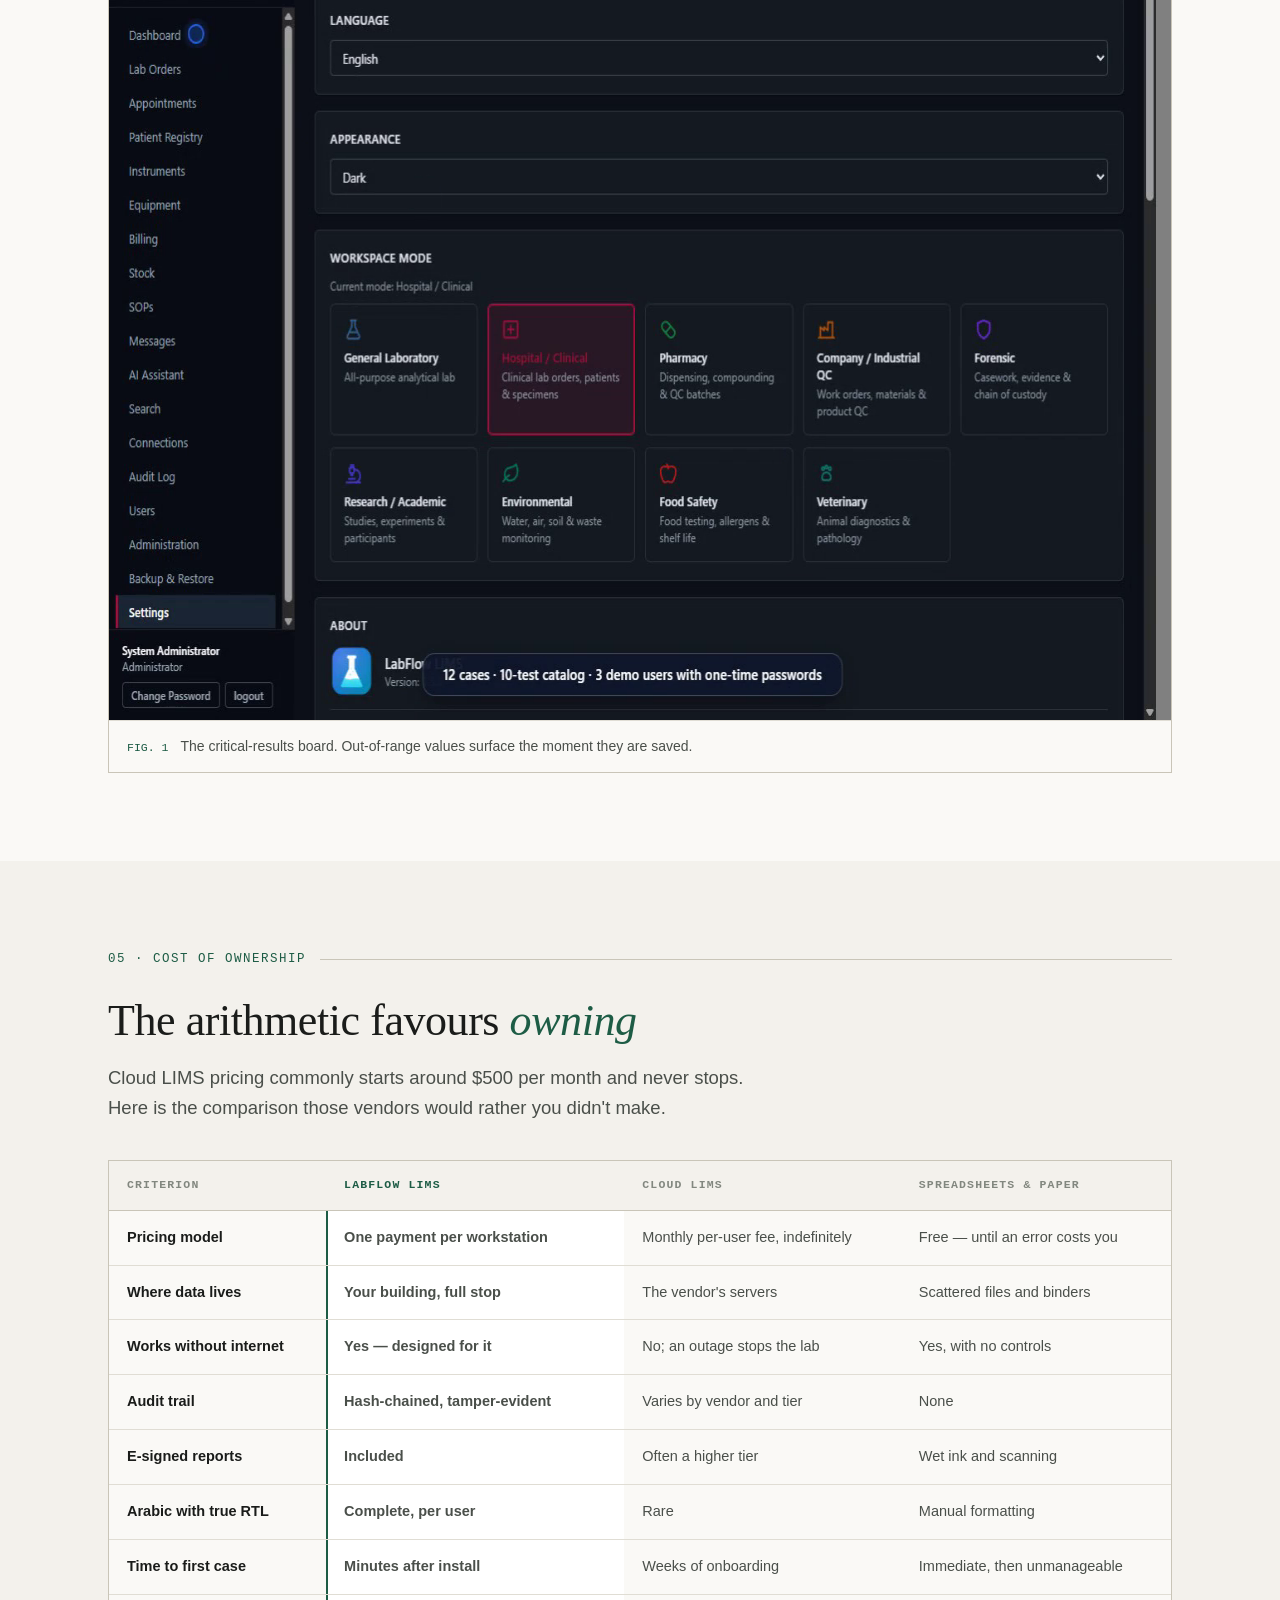
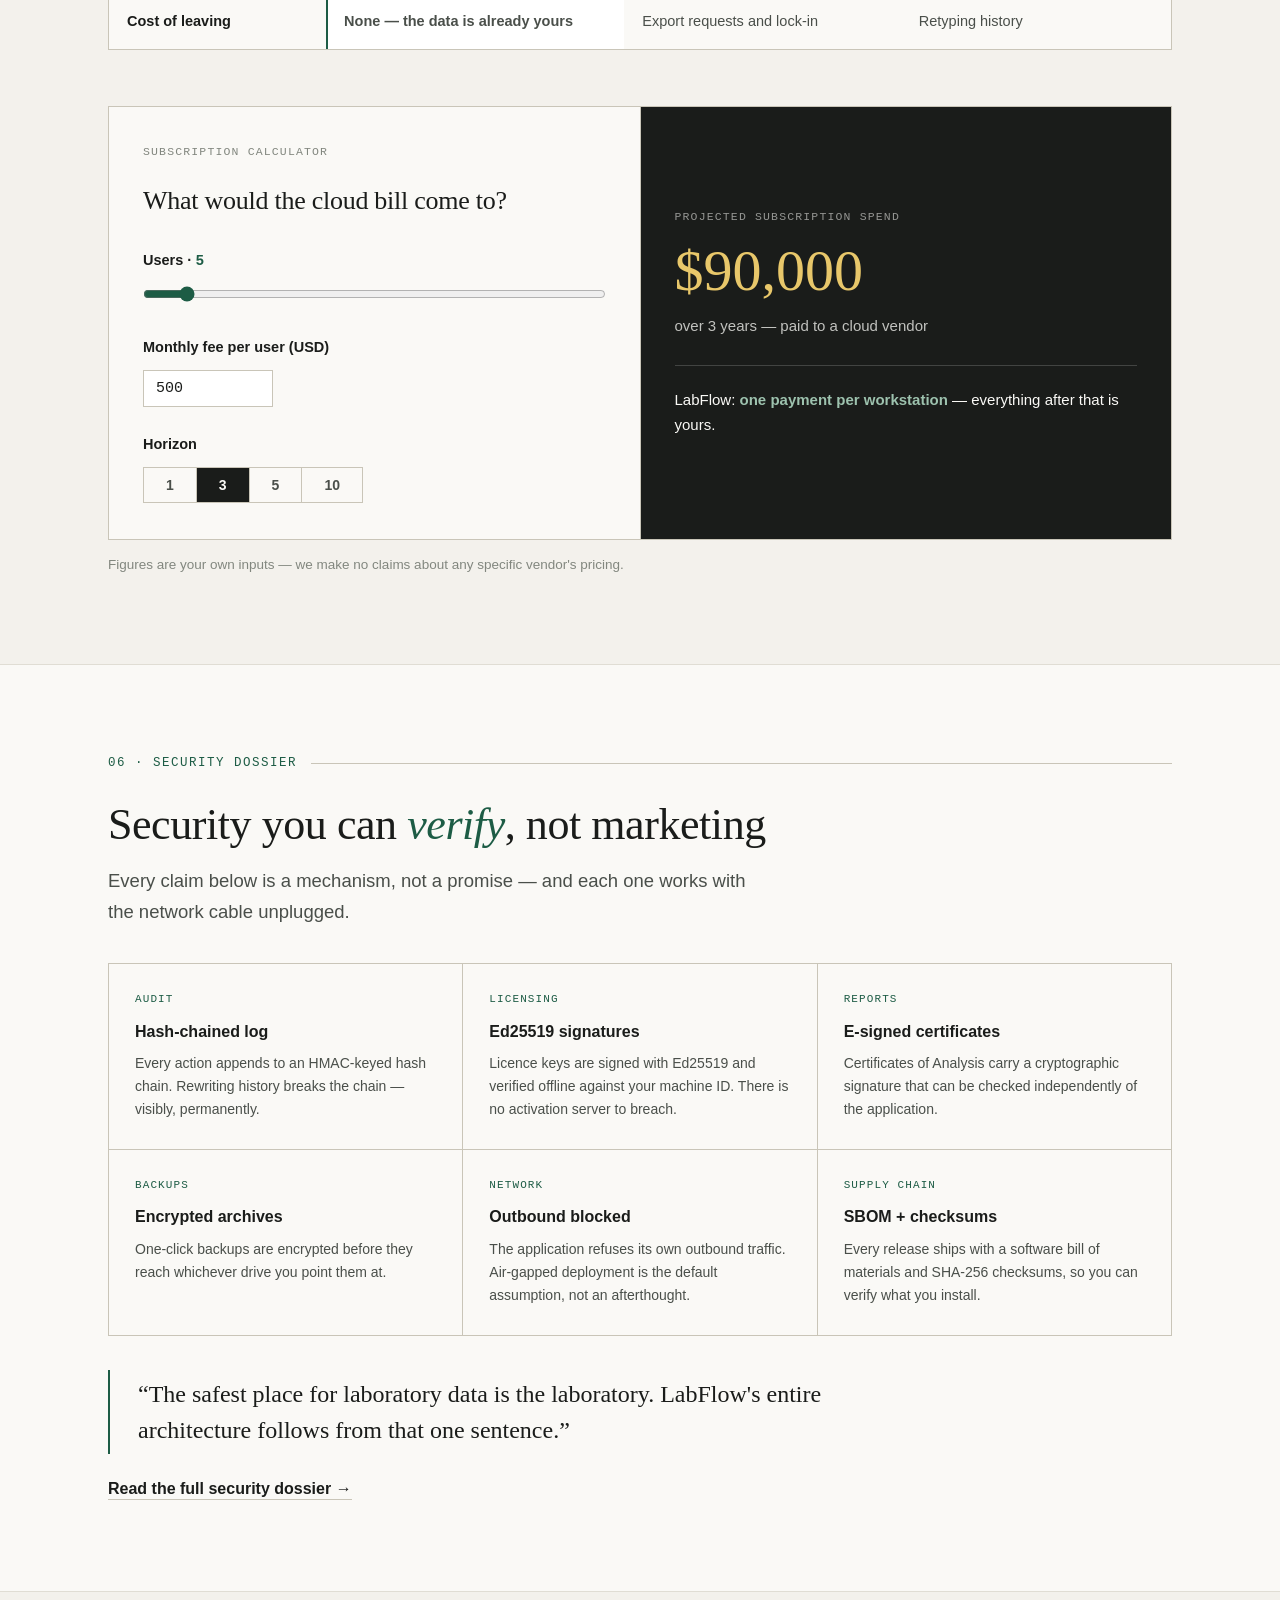
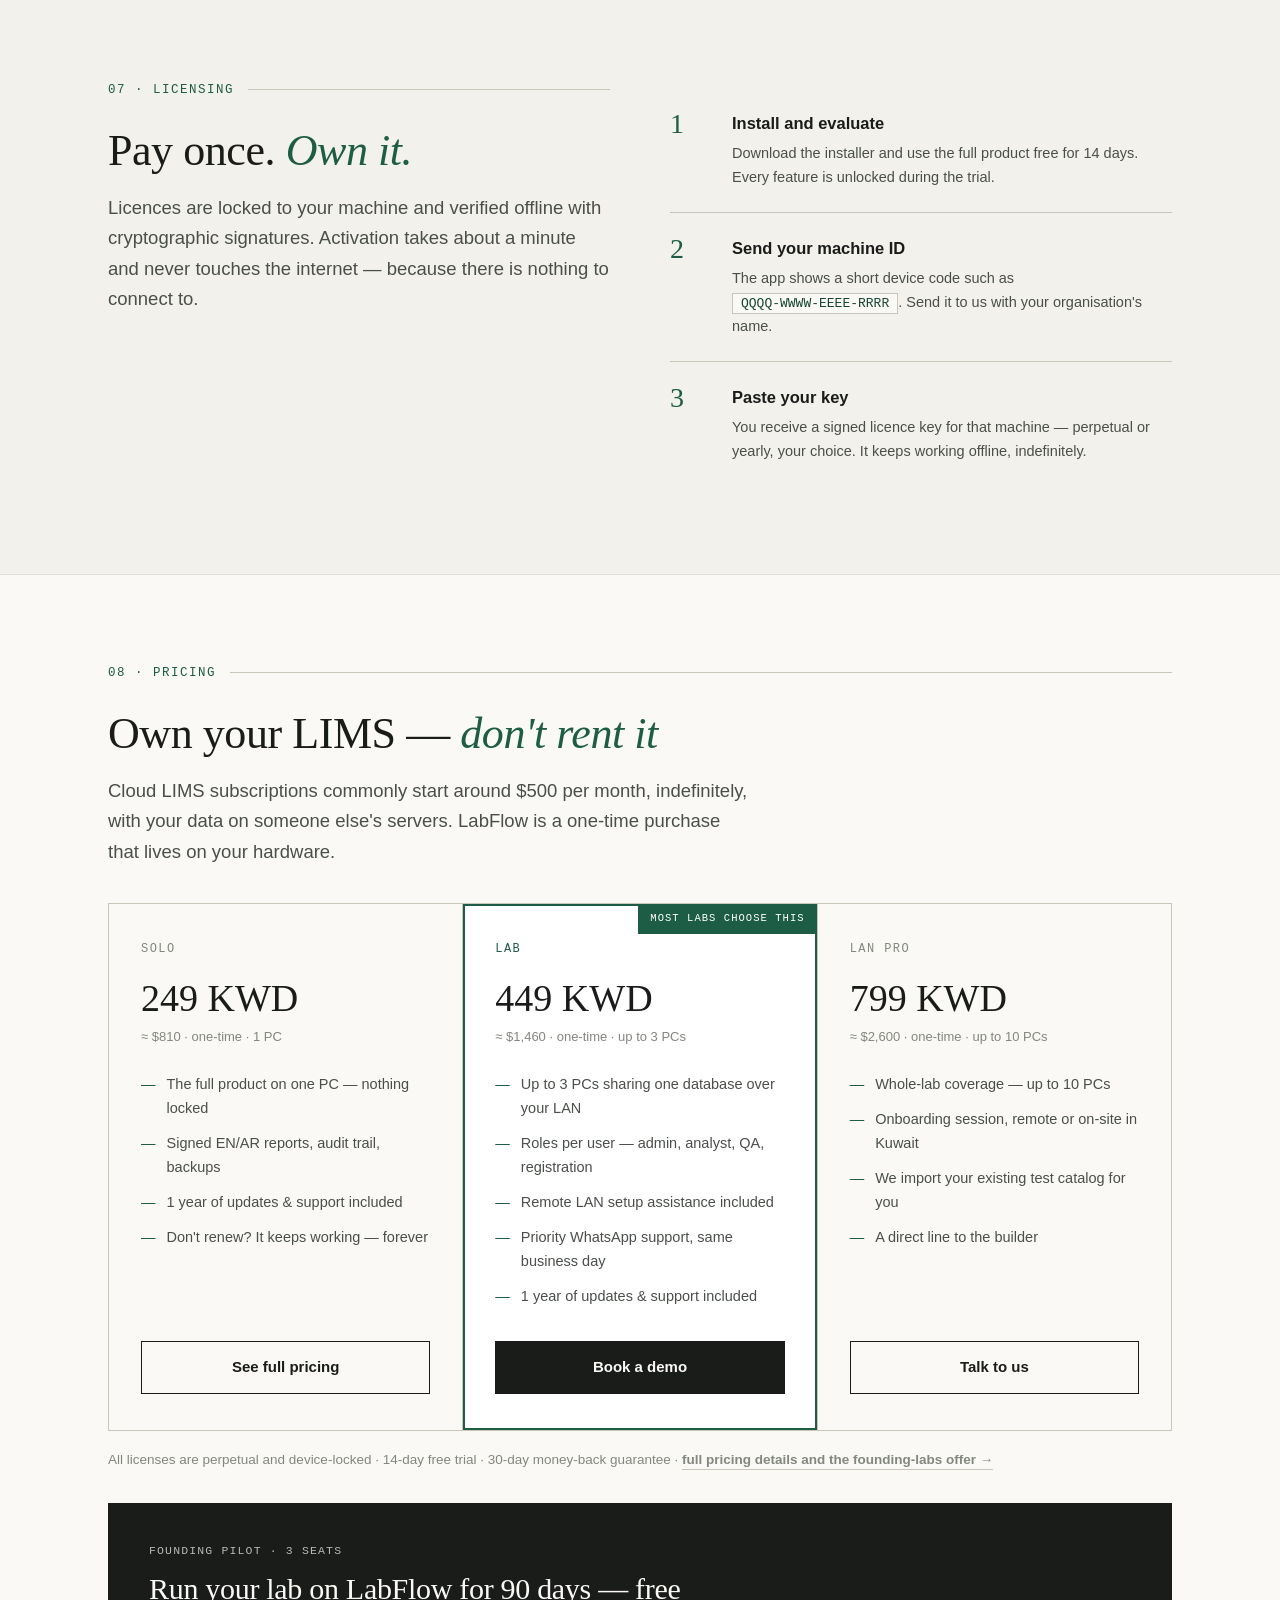
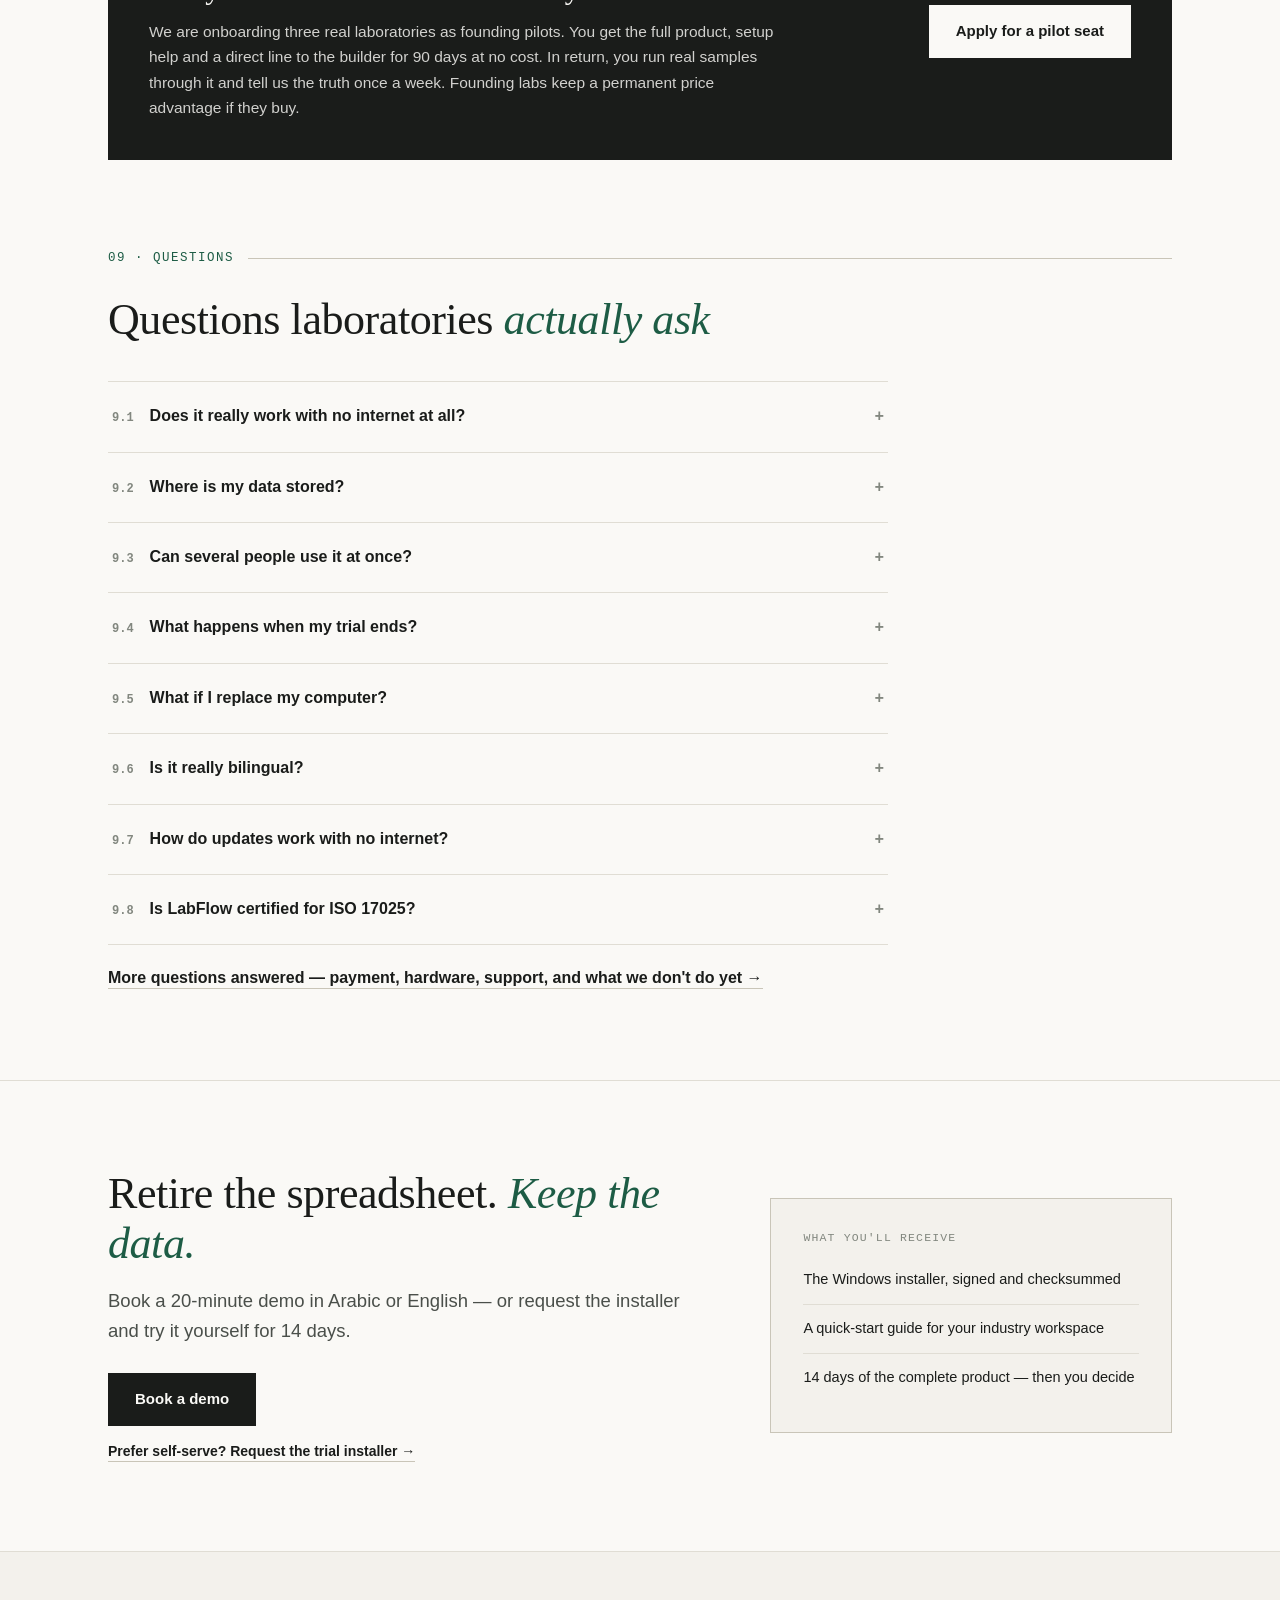
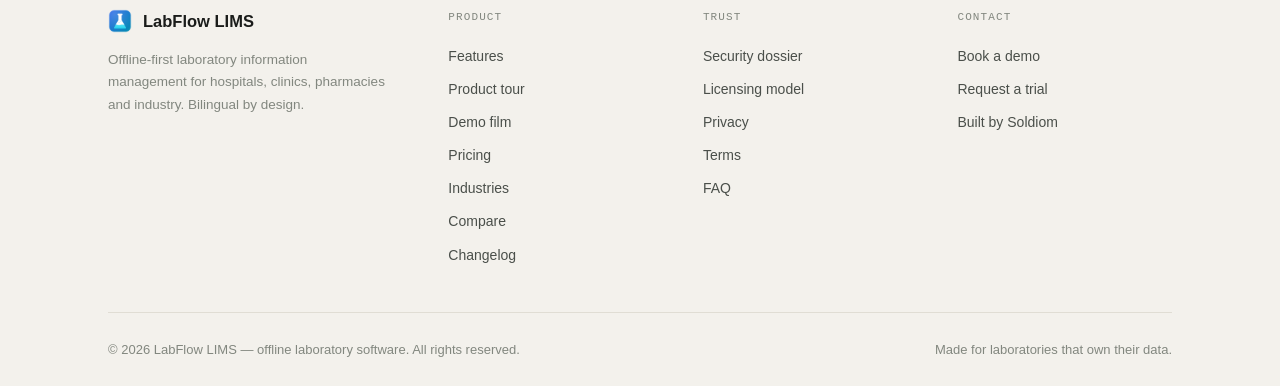
==== commit 2700feed: "Lead-gen upgrade: pricing, demo, industries, compare, FAQ pages - pricing.html: transparent KWD/USD " ====
--- a/index.html
+++ b/index.html
@@ -32,8 +32,13 @@
   "description": "Offline-first laboratory information management system for hospitals, clinics, pharmacies and nine industries. Bilingual English/Arabic with true RTL, e-signed reports, tamper-evident audit trail and device-locked offline licensing.",
   "url": "https://soldiomai.github.io/labflow-site/",
   "image": "https://soldiomai.github.io/labflow-site/assets/dashboard-light.png",
-  "softwareVersion": "1.7.0",
+  "softwareVersion": "1.9.0",
   "inLanguage": ["en", "ar"],
+  "offers": [
+    {"@type":"Offer","name":"SOLO","price":"249","priceCurrency":"KWD","description":"1 PC — one-time perpetual license"},
+    {"@type":"Offer","name":"LAB","price":"449","priceCurrency":"KWD","description":"Up to 3 PCs on LAN — one-time perpetual license"},
+    {"@type":"Offer","name":"LAN PRO","price":"799","priceCurrency":"KWD","description":"Up to 10 PCs on LAN — one-time perpetual license"}
+  ],
   "featureList": [
     "100% offline operation",
     "Nine industry workspaces",
@@ -74,15 +79,15 @@
     <a class="brand" href="#"><img src="assets/logo.png" alt="LabFlow logo" width="30" height="30"><span>LabFlow&nbsp;LIMS</span></a>
     <div class="nav-links">
       <a href="#features" data-i18n="navFeatures">Features</a>
-      <a href="#demo" data-i18n="navDemo">Demo</a>
-      <a href="#cost" data-i18n="navCompare">Compare</a>
+      <a href="industries.html" data-i18n="navIndustries">Industries</a>
+      <a href="compare.html" data-i18n="navCompare">Compare</a>
       <a href="security.html" data-i18n="navSecurity">Security</a>
-      <a href="#pricing" data-i18n="navPricing">Pricing</a>
-      <a href="#faq" data-i18n="navFaq">FAQ</a>
+      <a href="pricing.html" data-i18n="navPricing">Pricing</a>
+      <a href="faq.html" data-i18n="navFaq">FAQ</a>
     </div>
     <div class="nav-cta">
       <button class="lang-btn" id="langBtn" onclick="toggleLang()">العربية</button>
-      <a class="btn small" href="#contact" data-i18n="navCta">Request a trial</a>
+      <a class="btn small" href="demo.html" data-i18n="navCta">Book a demo</a>
     </div>
   </div>
 </nav>
@@ -93,12 +98,12 @@
 <header class="hero">
   <div class="wrap hero-grid">
     <div>
-      <div class="eyebrow"><span class="tick"></span><span data-i18n="pillText">Version 1.6 · Windows desktop · works fully offline</span></div>
+      <div class="eyebrow"><span class="tick"></span><span data-i18n="pillText">Version 1.9 · Windows desktop · works fully offline</span></div>
       <h1 data-i18n-html="heroTitle">The laboratory system that <em>never phones home</em></h1>
       <p class="lead" data-i18n="heroSub">LabFlow is a complete LIMS for hospitals, clinics, pharmacies and nine industries. It runs entirely on your own computers — no cloud, no subscription servers, and no data ever leaving your building. English and Arabic, side by side.</p>
       <div class="hero-ctas">
-        <a class="btn" href="#contact" data-i18n="heroCta1">Start a 14-day free trial</a>
-        <a class="btn alt" href="#demo" data-i18n="heroCta2">Watch the demo</a>
+        <a class="btn" href="demo.html" data-i18n="heroCta1">Book a 20-minute demo</a>
+        <a class="btn alt" href="#demo" data-i18n="heroCta2">Watch the demo film</a>
       </div>
       <div class="hero-note" data-i18n="heroNote">Installs in two minutes. No credit card, no signup, no internet required.</div>
     </div>
@@ -302,44 +307,45 @@
     <p class="lead" style="margin-bottom:36px" data-i18n="prSub">Cloud LIMS subscriptions commonly start around $500 per month, indefinitely, with your data on someone else's servers. LabFlow is a one-time purchase that lives on your hardware.</p>
     <div class="price-grid rv">
       <div class="price">
-        <div class="plan" data-i18n="p1n">Trial</div>
-        <div class="amt" data-i18n="p1a">Free</div>
-        <div class="per" data-i18n="p1per">14 days · full product</div>
+        <div class="plan" data-i18n="p1n">SOLO</div>
+        <div class="amt" data-i18n="p1a">249 KWD</div>
+        <div class="per" data-i18n="p1per">≈ $810 · one-time · 1 PC</div>
         <ul>
-          <li data-i18n="p1f1">Every feature unlocked</li>
-          <li data-i18n="p1f2">All nine industry workspaces</li>
-          <li data-i18n="p1f3">No credit card, no signup</li>
-          <li data-i18n="p1f4">Your data carries over if you buy</li>
+          <li data-i18n="p1f1">The full product on one PC — nothing locked</li>
+          <li data-i18n="p1f2">Signed EN/AR reports, audit trail, backups</li>
+          <li data-i18n="p1f3">1 year of updates &amp; support included</li>
+          <li data-i18n="p1f4">Don't renew? It keeps working — forever</li>
         </ul>
-        <a class="btn alt" href="#contact" data-i18n="p1cta">Request the installer</a>
+        <a class="btn alt" href="pricing.html" data-i18n="p1cta">See full pricing</a>
       </div>
       <div class="price hot">
-        <div class="hot-tag" data-i18n="p2tag">Most chosen</div>
-        <div class="plan" data-i18n="p2n">Professional</div>
-        <div class="amt" data-i18n="p2a">One-time</div>
-        <div class="per" data-i18n="p2per">perpetual licence · per workstation</div>
+        <div class="hot-tag" data-i18n="p2tag">Most labs choose this</div>
+        <div class="plan" data-i18n="p2n">LAB</div>
+        <div class="amt" data-i18n="p2a">449 KWD</div>
+        <div class="per" data-i18n="p2per">≈ $1,460 · one-time · up to 3 PCs</div>
         <ul>
-          <li data-i18n="p2f1">Pay once, use it indefinitely</li>
-          <li data-i18n="p2f2">Licence key locked to your device</li>
-          <li data-i18n="p2f3">All features, both languages</li>
-          <li data-i18n="p2f4">Free updates for one year</li>
-          <li data-i18n="p2f5">Priority email support</li>
+          <li data-i18n="p2f1">Up to 3 PCs sharing one database over your LAN</li>
+          <li data-i18n="p2f2">Roles per user — admin, analyst, QA, registration</li>
+          <li data-i18n="p2f3">Remote LAN setup assistance included</li>
+          <li data-i18n="p2f4">Priority WhatsApp support, same business day</li>
+          <li data-i18n="p2f5">1 year of updates &amp; support included</li>
         </ul>
-        <a class="btn" href="#contact" data-i18n="p2cta">Request a quote</a>
+        <a class="btn" href="demo.html" data-i18n="p2cta">Book a demo</a>
       </div>
       <div class="price">
-        <div class="plan" data-i18n="p3n">Enterprise</div>
-        <div class="amt" data-i18n="p3a">Custom</div>
-        <div class="per" data-i18n="p3per">multi-seat · LAN deployment</div>
+        <div class="plan" data-i18n="p3n">LAN PRO</div>
+        <div class="amt" data-i18n="p3a">799 KWD</div>
+        <div class="per" data-i18n="p3per">≈ $2,600 · one-time · up to 10 PCs</div>
         <ul>
-          <li data-i18n="p3f1">Multiple workstations over LAN</li>
-          <li data-i18n="p3f2">Deployment and training session</li>
-          <li data-i18n="p3f3">Custom terminology and branding</li>
+          <li data-i18n="p3f1">Whole-lab coverage — up to 10 PCs</li>
+          <li data-i18n="p3f2">Onboarding session, remote or on-site in Kuwait</li>
+          <li data-i18n="p3f3">We import your existing test catalog for you</li>
           <li data-i18n="p3f4">A direct line to the builder</li>
         </ul>
-        <a class="btn alt" href="#contact" data-i18n="p3cta">Talk to us</a>
-      </div>
-    </div>
+        <a class="btn alt" href="demo.html" data-i18n="p3cta">Talk to us</a>
+      </div>
+    </div>
+    <p class="price-foot rv" data-i18n-html="prFoot">All licenses are perpetual and device-locked · 14-day free trial · 30-day money-back guarantee · <a class="textlink" href="pricing.html">full pricing details and the founding-labs offer →</a></p>
     <div class="pilot-cta rv" id="pilot">
       <div class="pilot-cta-txt">
         <div class="mono-label" style="color:inherit;opacity:.7;margin-bottom:10px" data-i18n="piTag">Founding pilot · 3 seats</div>
@@ -366,6 +372,7 @@
       <details><summary><span class="q-n">9.7</span><span class="q-t" data-i18n="q7">How do updates work with no internet?</span><span class="q-m"></span></summary><div class="a" data-i18n="a7">Each release is a fresh installer published with SHA-256 checksums and a software bill of materials. Download it on any connected machine, carry it over on a USB drive, and install — your database and settings are preserved.</div></details>
       <details><summary><span class="q-n">9.8</span><span class="q-t" data-i18n="q8">Is LabFlow certified for ISO 17025?</span><span class="q-m"></span></summary><div class="a" data-i18n="a8">Accreditation applies to laboratories, not to software. LabFlow is built around ISO 17025-minded workflows — audit trails, signed reports, calibration records — and we will gladly walk your quality team through how each control maps to your requirements.</div></details>
     </div>
+    <p style="margin-top:20px"><a class="textlink" href="faq.html" data-i18n="faqMore">More questions answered — payment, hardware, support, and what we don't do yet →</a></p>
   </div>
 </section>
 
@@ -374,8 +381,9 @@
   <div class="wrap final-in">
     <div>
       <h2 data-i18n-html="finalTitle">Retire the spreadsheet. <em>Keep the data.</em></h2>
-      <p class="lead" data-i18n="finalSub">One short request gets you the installer and a 14-day trial — no sales calls, no card.</p>
-      <a class="btn" id="mailCta" href="https://github.com/SoldiomAI/labflow-site/issues/new?template=trial-request.yml" target="_blank" rel="noopener" data-i18n="finalCta1">Request your trial</a>
+      <p class="lead" data-i18n="finalSub">Book a 20-minute demo in Arabic or English — or request the installer and try it yourself for 14 days.</p>
+      <a class="btn" id="mailCta" href="demo.html" data-i18n="finalCta1">Book a demo</a>
+      <p style="margin-top:14px;font-size:14px"><a class="textlink" href="https://github.com/SoldiomAI/labflow-site/issues/new?template=trial-request.yml" target="_blank" rel="noopener" data-i18n="finalCta2">Prefer self-serve? Request the trial installer →</a></p>
     </div>
     <div class="contact-box rv">
       <div class="k" data-i18n="cbK">What you'll receive</div>
@@ -400,7 +408,9 @@
         <a href="#features" data-i18n="fcProd1">Features</a>
         <a href="#tour" data-i18n="fcProd2">Product tour</a>
         <a href="#demo" data-i18n="fcProd3">Demo film</a>
-        <a href="#pricing" data-i18n="fcProd4">Pricing</a>
+        <a href="pricing.html" data-i18n="fcProd4">Pricing</a>
+        <a href="industries.html" data-i18n="fcProd6">Industries</a>
+        <a href="compare.html" data-i18n="fcProd7">Compare</a>
         <a href="changelog.html" data-i18n="fcProd5">Changelog</a>
       </div>
       <div class="foot-col">
@@ -409,10 +419,12 @@
         <a href="#licensing" data-i18n="fcTrust2">Licensing model</a>
         <a href="privacy.html" data-i18n="fcTrust3">Privacy</a>
         <a href="terms.html" data-i18n="fcTrust4">Terms</a>
+        <a href="faq.html" data-i18n="fcTrust5">FAQ</a>
       </div>
       <div class="foot-col">
         <div class="k" data-i18n="fcContactK">Contact</div>
-        <a href="https://github.com/SoldiomAI/labflow-site/issues/new?template=trial-request.yml" target="_blank" rel="noopener" data-i18n="fcContact1">Request a trial</a>
+        <a href="demo.html" data-i18n="fcContact1">Book a demo</a>
+        <a href="https://github.com/SoldiomAI/labflow-site/issues/new?template=trial-request.yml" target="_blank" rel="noopener" data-i18n="fcContact3">Request a trial</a>
         <a href="https://github.com/Soldiom" target="_blank" rel="noopener" data-i18n="fcContact2">Built by Soldiom</a>
       </div>
     </div>
@@ -426,12 +438,12 @@
 <script>
 window.I18N = {
   ar: {
-    navFeatures:"المميزات", navDemo:"العرض", navCompare:"المقارنة", navSecurity:"الأمان", navPricing:"الأسعار", navFaq:"الأسئلة",
-    navCta:"اطلب تجربة",
-    pillText:"الإصدار 1.6 · تطبيق ويندوز · يعمل دون اتصال بالكامل",
+    navFeatures:"المميزات", navIndustries:"القطاعات", navCompare:"المقارنة", navSecurity:"الأمان", navPricing:"الأسعار", navFaq:"الأسئلة",
+    navCta:"احجز عرضاً",
+    pillText:"الإصدار 1.9 · تطبيق ويندوز · يعمل دون اتصال بالكامل",
     heroTitle:"نظام المختبرات الذي <em>لا يتصل بأحد</em>",
     heroSub:"لابفلو نظام LIMS متكامل للمستشفيات والعيادات والصيدليات وتسع صناعات. يعمل بالكامل على أجهزتكم — لا سحابة، لا خوادم اشتراك، ولا تغادر بياناتكم مبناكم أبداً. عربي وإنجليزي جنباً إلى جنب.",
-    heroCta1:"ابدأ تجربة 14 يوماً مجاناً", heroCta2:"شاهد العرض",
+    heroCta1:"احجز عرضاً — ٢٠ دقيقة", heroCta2:"شاهد فيلم العرض",
     heroNote:"يُثبَّت في دقيقتين. دون بطاقة أو تسجيل أو إنترنت.",
     specK:"النشر", specV:"مثبّت واحد · قاعدة بيانات محلية · تعدد مستخدمين اختياري عبر الشبكة",
     stat1:"دون إنترنت — صفر اعتماد على السحابة", stat2:"مساحات عمل صناعية جاهزة",
@@ -503,15 +515,16 @@
     prLabel:"٠٨ · الأسعار",
     prTitle:"امتلك نظامك — <em>لا تستأجره</em>",
     prSub:"اشتراكات LIMS السحابية تبدأ عادة من نحو 500$ شهرياً، إلى ما لا نهاية، وبياناتك على خوادم غيرك. لابفلو شراء لمرة واحدة يعيش على أجهزتك.",
-    p1n:"تجربة", p1a:"مجاناً", p1per:"14 يوماً · المنتج كاملاً",
-    p1f1:"كل الميزات مفتوحة", p1f2:"جميع مساحات العمل التسع", p1f3:"دون بطاقة أو تسجيل", p1f4:"بياناتك تنتقل معك عند الشراء",
-    p1cta:"اطلب المثبّت",
-    p2tag:"الأكثر اختياراً", p2n:"احترافي", p2a:"دفعة واحدة", p2per:"رخصة دائمة · لكل جهاز",
-    p2f1:"ادفع مرة واستخدمه بلا حدود", p2f2:"مفتاح مرتبط بجهازك", p2f3:"كل الميزات، باللغتين",
-    p2f4:"تحديثات مجانية لسنة", p2f5:"دعم بريدي ذو أولوية", p2cta:"اطلب عرض سعر",
-    p3n:"مؤسسات", p3a:"مخصص", p3per:"أجهزة متعددة · نشر شبكي",
-    p3f1:"عدة أجهزة عبر الشبكة المحلية", p3f2:"جلسة نشر وتدريب", p3f3:"مصطلحات وهوية مخصصة", p3f4:"تواصل مباشر مع المطوّر",
-    p3cta:"تواصل معنا",
+    p1n:"سولو", p1a:"٢٤٩ د.ك", p1per:"≈ ٨١٠ دولاراً · دفعة واحدة · جهاز واحد",
+    p1f1:"المنتج كاملاً على جهاز واحد — دون أي قفل", p1f2:"تقارير موقّعة عربي/إنجليزي وسجل تدقيق ونسخ احتياطية", p1f3:"سنة من التحديثات والدعم مشمولة", p1f4:"لم تجدد؟ يستمر بالعمل — للأبد",
+    p1cta:"كل تفاصيل الأسعار",
+    p2tag:"اختيار معظم المختبرات", p2n:"لاب", p2a:"٤٤٩ د.ك", p2per:"≈ ١,٤٦٠ دولاراً · دفعة واحدة · حتى ٣ أجهزة",
+    p2f1:"حتى ٣ أجهزة تتشارك قاعدة بيانات واحدة عبر شبكتكم", p2f2:"أدوار لكل مستخدم — مدير ومحلل وجودة واستقبال", p2f3:"مساعدة إعداد الشبكة عن بُعد مشمولة",
+    p2f4:"دعم واتساب بأولوية، نفس يوم العمل", p2f5:"سنة من التحديثات والدعم مشمولة", p2cta:"احجز عرضاً",
+    p3n:"لان برو", p3a:"٧٩٩ د.ك", p3per:"≈ ٢,٦٠٠ دولار · دفعة واحدة · حتى ١٠ أجهزة",
+    p3f1:"تغطية المختبر كاملاً — حتى ١٠ أجهزة", p3f2:"جلسة تهيئة، عن بُعد أو حضورياً في الكويت", p3f3:"نستورد كتالوج فحوصاتكم الحالي بأنفسنا", p3f4:"تواصل مباشر مع المطوّر",
+    p3cta:"تحدث معنا",
+    prFoot:"جميع الرخص دائمة ومقفلة على الجهاز · تجربة ١٤ يوماً مجاناً · ضمان استرداد ٣٠ يوماً · <a class=\"textlink\" href=\"pricing.html\">كل تفاصيل الأسعار وعرض المختبرات المؤسِّسة ←</a>",
     piTag:"برنامج تجريبي تأسيسي · ٣ مقاعد",
     piTitle:"شغّل مختبرك على لابفلو ٩٠ يوماً — مجاناً",
     piSub:"نستقبل ثلاثة مختبرات حقيقية كشركاء تجربة تأسيسيين. تحصل على المنتج كاملاً ومساعدة في الإعداد وتواصلاً مباشراً مع المطوّر لمدة ٩٠ يوماً دون مقابل. في المقابل، تُشغّل عينات حقيقية عليه وتخبرنا الحقيقة مرة كل أسبوع. المختبرات التأسيسية تحتفظ بأفضلية سعرية دائمة عند الشراء.",
@@ -526,17 +539,19 @@
     q6:"هل هو ثنائي اللغة فعلاً؟", a6:"بالكامل. كل شاشة وتقرير وملصق يعمل بالعربية والإنجليزية بتخطيط يميني حقيقي. كل مستخدم يبدّل من الإعدادات — لكل حساب، لا لكل تثبيت.",
     q7:"كيف تعمل التحديثات دون إنترنت؟", a7:"كل إصدار مثبّت جديد يُنشر مع مجاميع SHA-256 وقائمة مكوّنات برمجية. حمّله على أي جهاز متصل، وانقله على قرص USB، وثبّت — قاعدة بياناتك وإعداداتك محفوظة.",
     q8:"هل لابفلو معتمد وفق ISO 17025؟", a8:"الاعتماد يخص المختبرات لا البرمجيات. لابفلو مبني حول تدفقات عمل بعقلية ISO 17025 — سجلات تدقيق وتقارير موقّعة وسجلات معايرة — ويسعدنا أن نستعرض مع فريق الجودة لديك كيف تطابق كل آلية متطلباتكم.",
+    faqMore:"مزيد من الأسئلة والإجابات — الدفع والعتاد والدعم وما لا نفعله بعد ←",
     finalTitle:"أحل الجداول الممتدة على التقاعد. <em>واحتفظ بالبيانات.</em>",
-    finalSub:"طلب قصير واحد يصلك بالمثبّت وتجربة 14 يوماً — دون مكالمات مبيعات أو بطاقة.",
-    finalCta1:"اطلب تجربتك",
+    finalSub:"احجز عرضاً لمدة ٢٠ دقيقة بالعربية أو الإنجليزية — أو اطلب المثبّت وجرّبه بنفسك ١٤ يوماً.",
+    finalCta1:"احجز عرضاً",
+    finalCta2:"تفضّل الخدمة الذاتية؟ اطلب مثبّت التجربة ←",
     cbK:"ما الذي ستستلمه",
     cb1:"مثبّت ويندوز موقّع ومع مجاميع تحقق",
     cb2:"دليل بدء سريع لمساحة عمل صناعتك",
     cb3:"14 يوماً من المنتج الكامل — ثم القرار لك",
     footAbout:"إدارة معلومات مختبرات تعمل دون اتصال، للمستشفيات والعيادات والصيدليات والصناعة. ثنائية اللغة بالتصميم.",
-    fcProdK:"المنتج", fcProd1:"المميزات", fcProd2:"جولة في المنتج", fcProd3:"فيلم العرض", fcProd4:"الأسعار", fcProd5:"سجل الإصدارات",
-    fcTrustK:"الثقة", fcTrust1:"ملف الأمان", fcTrust2:"نموذج الترخيص", fcTrust3:"الخصوصية", fcTrust4:"الشروط",
-    fcContactK:"التواصل", fcContact1:"اطلب تجربة", fcContact2:"من تطوير Soldiom",
+    fcProdK:"المنتج", fcProd1:"المميزات", fcProd2:"جولة في المنتج", fcProd3:"فيلم العرض", fcProd4:"الأسعار", fcProd5:"سجل الإصدارات", fcProd6:"القطاعات", fcProd7:"المقارنة",
+    fcTrustK:"الثقة", fcTrust1:"ملف الأمان", fcTrust2:"نموذج الترخيص", fcTrust3:"الخصوصية", fcTrust4:"الشروط", fcTrust5:"الأسئلة",
+    fcContactK:"التواصل", fcContact1:"احجز عرضاً", fcContact2:"من تطوير Soldiom", fcContact3:"اطلب تجربة",
     footNote:"© 2026 لابفلو LIMS — برمجيات مختبرات دون اتصال. جميع الحقوق محفوظة.",
     footTag:"صُنع لمختبرات تمتلك بياناتها."
   }
--- a/assets/site.css
+++ b/assets/site.css
@@ -288,3 +288,45 @@
   .foot-grid{grid-template-columns:1fr 1fr}
   .tour-tab{min-width:33%}
 }
+
+/* ---- lead form (demo.html) ---- */
+.demo-grid{display:grid;grid-template-columns:1.6fr 1fr;gap:48px;align-items:start;margin-top:8px}
+@media(max-width:860px){.demo-grid{grid-template-columns:1fr}}
+.form-grid{display:grid;grid-template-columns:1fr 1fr;gap:18px 22px}
+@media(max-width:640px){.form-grid{grid-template-columns:1fr}}
+.form-grid .full{grid-column:1/-1}
+.field label{display:block;font-family:var(--mono);font-size:11.5px;letter-spacing:.1em;text-transform:uppercase;color:var(--ink3);margin-bottom:8px}
+.field input,.field select,.field textarea{width:100%;padding:12px 14px;font-size:15px;font-family:var(--sans);color:var(--ink);background:var(--paper);border:1px solid var(--line2);border-radius:0}
+.field input:focus,.field select:focus,.field textarea:focus{outline:2px solid var(--pine);outline-offset:-1px;border-color:var(--pine)}
+.field textarea{min-height:110px;resize:vertical}
+.form-note{font-size:13px;color:var(--ink3);margin-top:16px}
+.form-ok{border:1px solid var(--pine);background:var(--pine-pale);padding:26px 28px;font-size:15.5px}
+.form-err{border:1px solid #a33;background:#f7e9e9;padding:16px 18px;font-size:14px;margin-top:16px}
+.form-err .btn{margin-top:12px}
+.hp{position:absolute;left:-9999px;opacity:0;height:0;overflow:hidden}
+
+/* ---- comparison table (compare.html) ---- */
+.cmp-scroll{overflow-x:auto;margin-top:8px}
+.cmp{width:100%;border-collapse:collapse;font-size:14px;min-width:760px}
+.cmp th,.cmp td{border:1px solid var(--line2);padding:12px 14px;text-align:left;vertical-align:top}
+[dir=rtl] .cmp th,[dir=rtl] .cmp td{text-align:right}
+.cmp thead th{font-family:var(--mono);font-size:11.5px;letter-spacing:.08em;text-transform:uppercase;color:var(--ink3);background:var(--paper2)}
+.cmp .yes{color:var(--pine);font-weight:600}
+.cmp .no{color:#a33}
+.cmp .part{color:var(--amber);font-weight:600}
+.cmp .us{background:var(--pine-pale)}
+.cmp .rowh{font-weight:600;white-space:nowrap}
+
+/* ---- industry sections (industries.html) ---- */
+.vert{padding:34px 0;border-bottom:1px solid var(--line);display:grid;grid-template-columns:280px 1fr;gap:32px;align-items:start}
+@media(max-width:860px){.vert{grid-template-columns:1fr}}
+.vert h3{font-size:20px;margin-bottom:8px}
+.vert .who{font-size:13.5px;color:var(--ink3)}
+.vert ul{list-style:none;display:flex;flex-direction:column;gap:9px;font-size:14.5px;color:var(--ink2)}
+.vert li{display:flex;gap:10px}.vert li::before{content:"—";color:var(--pine);flex:none}
+.vert .hon{margin-top:14px;font-size:13.5px;color:var(--ink3);border-inline-start:3px solid var(--line2);padding-inline-start:12px}
+
+/* ---- pricing page extras ---- */
+.founding-band{border:1px solid var(--pine);background:var(--pine-pale);padding:20px 26px;display:flex;flex-direction:column;gap:6px}
+.founding-band p{font-size:15px;color:var(--ink2);margin:0}
+.price-foot{font-size:13.5px;color:var(--ink3);margin-top:18px}
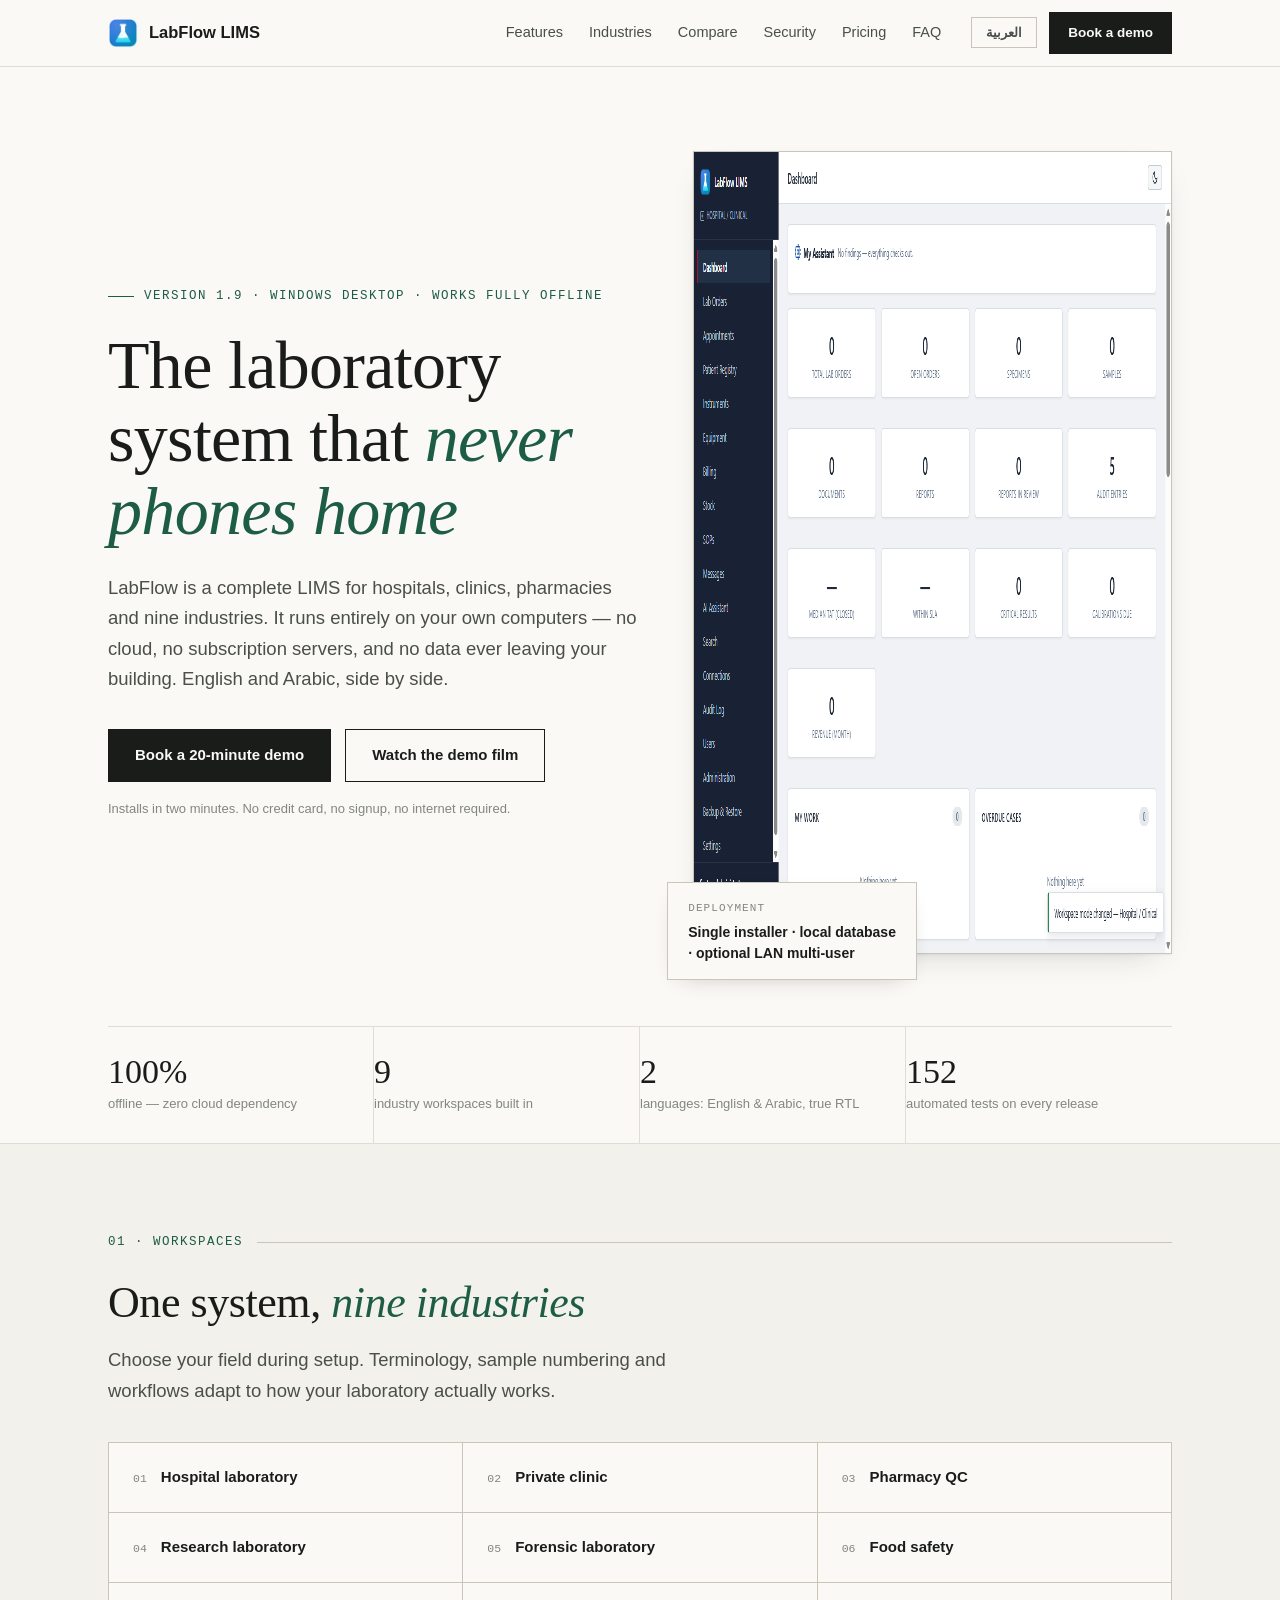
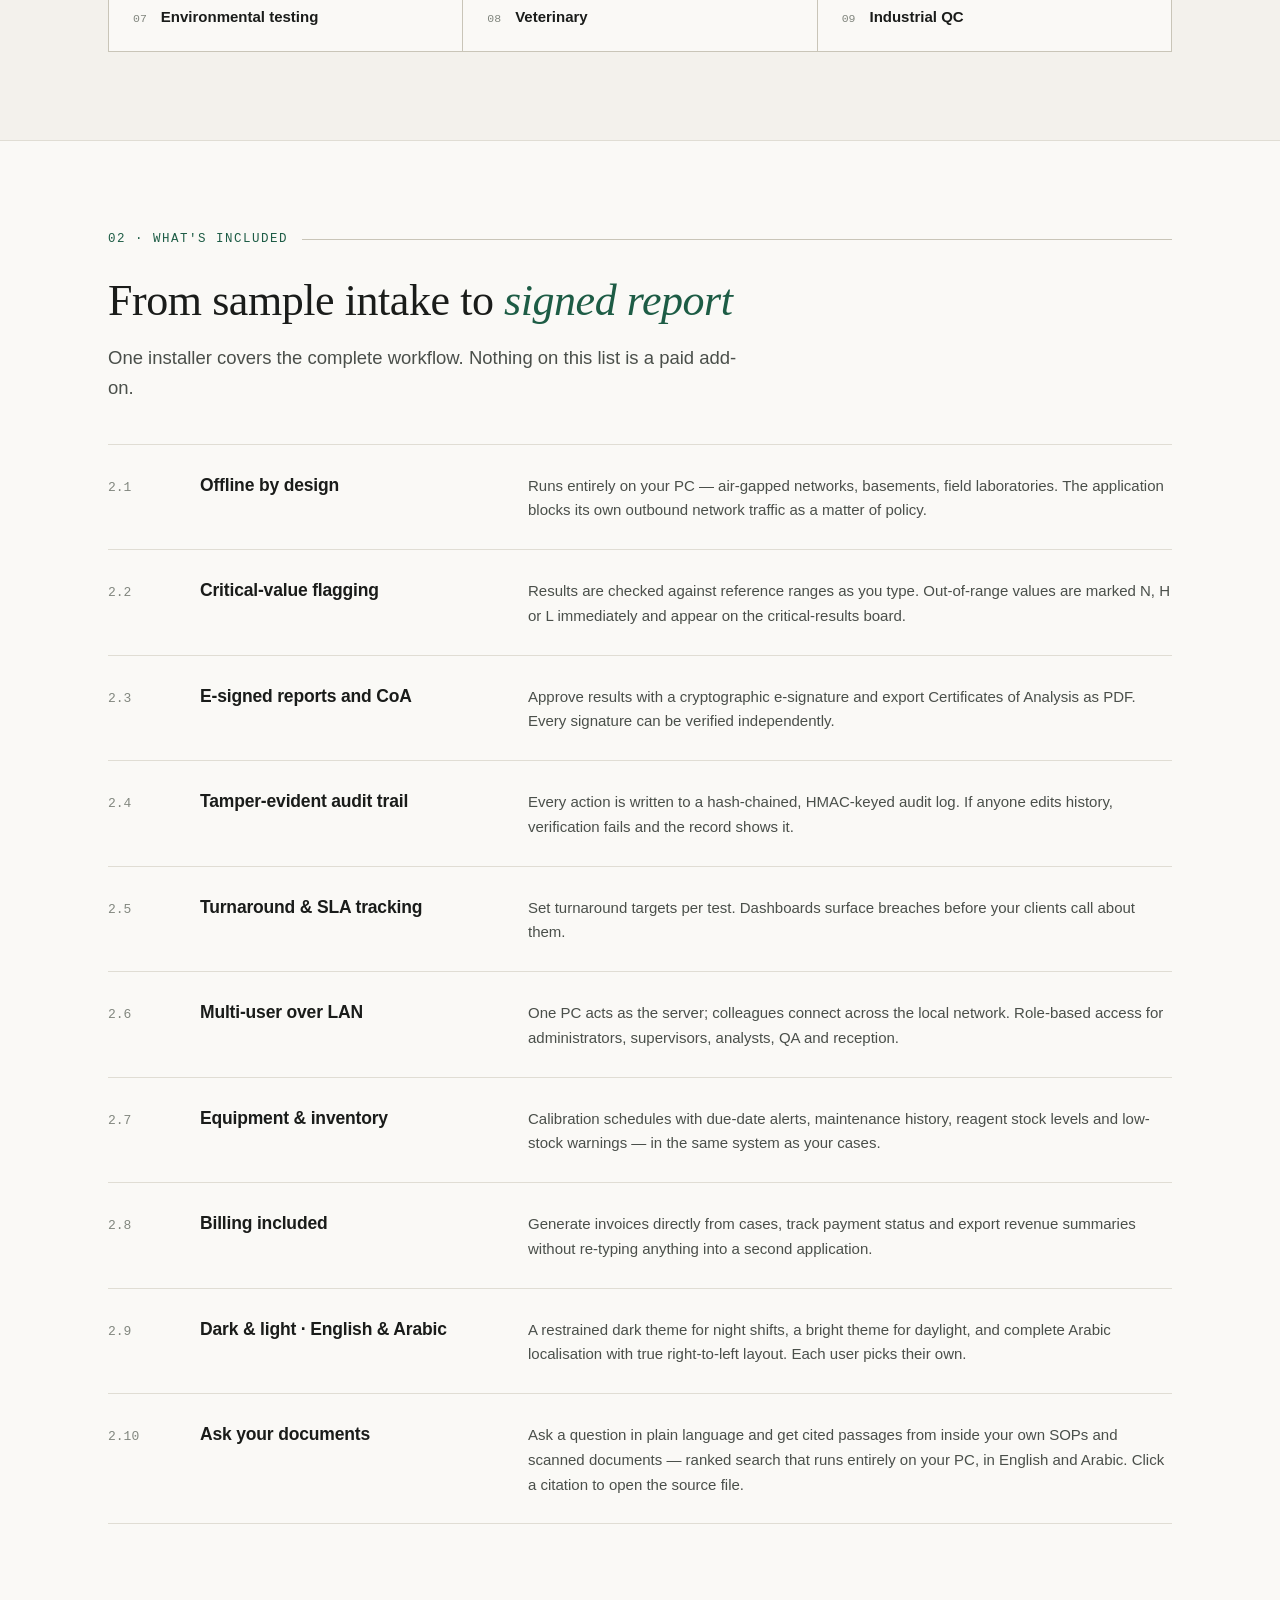
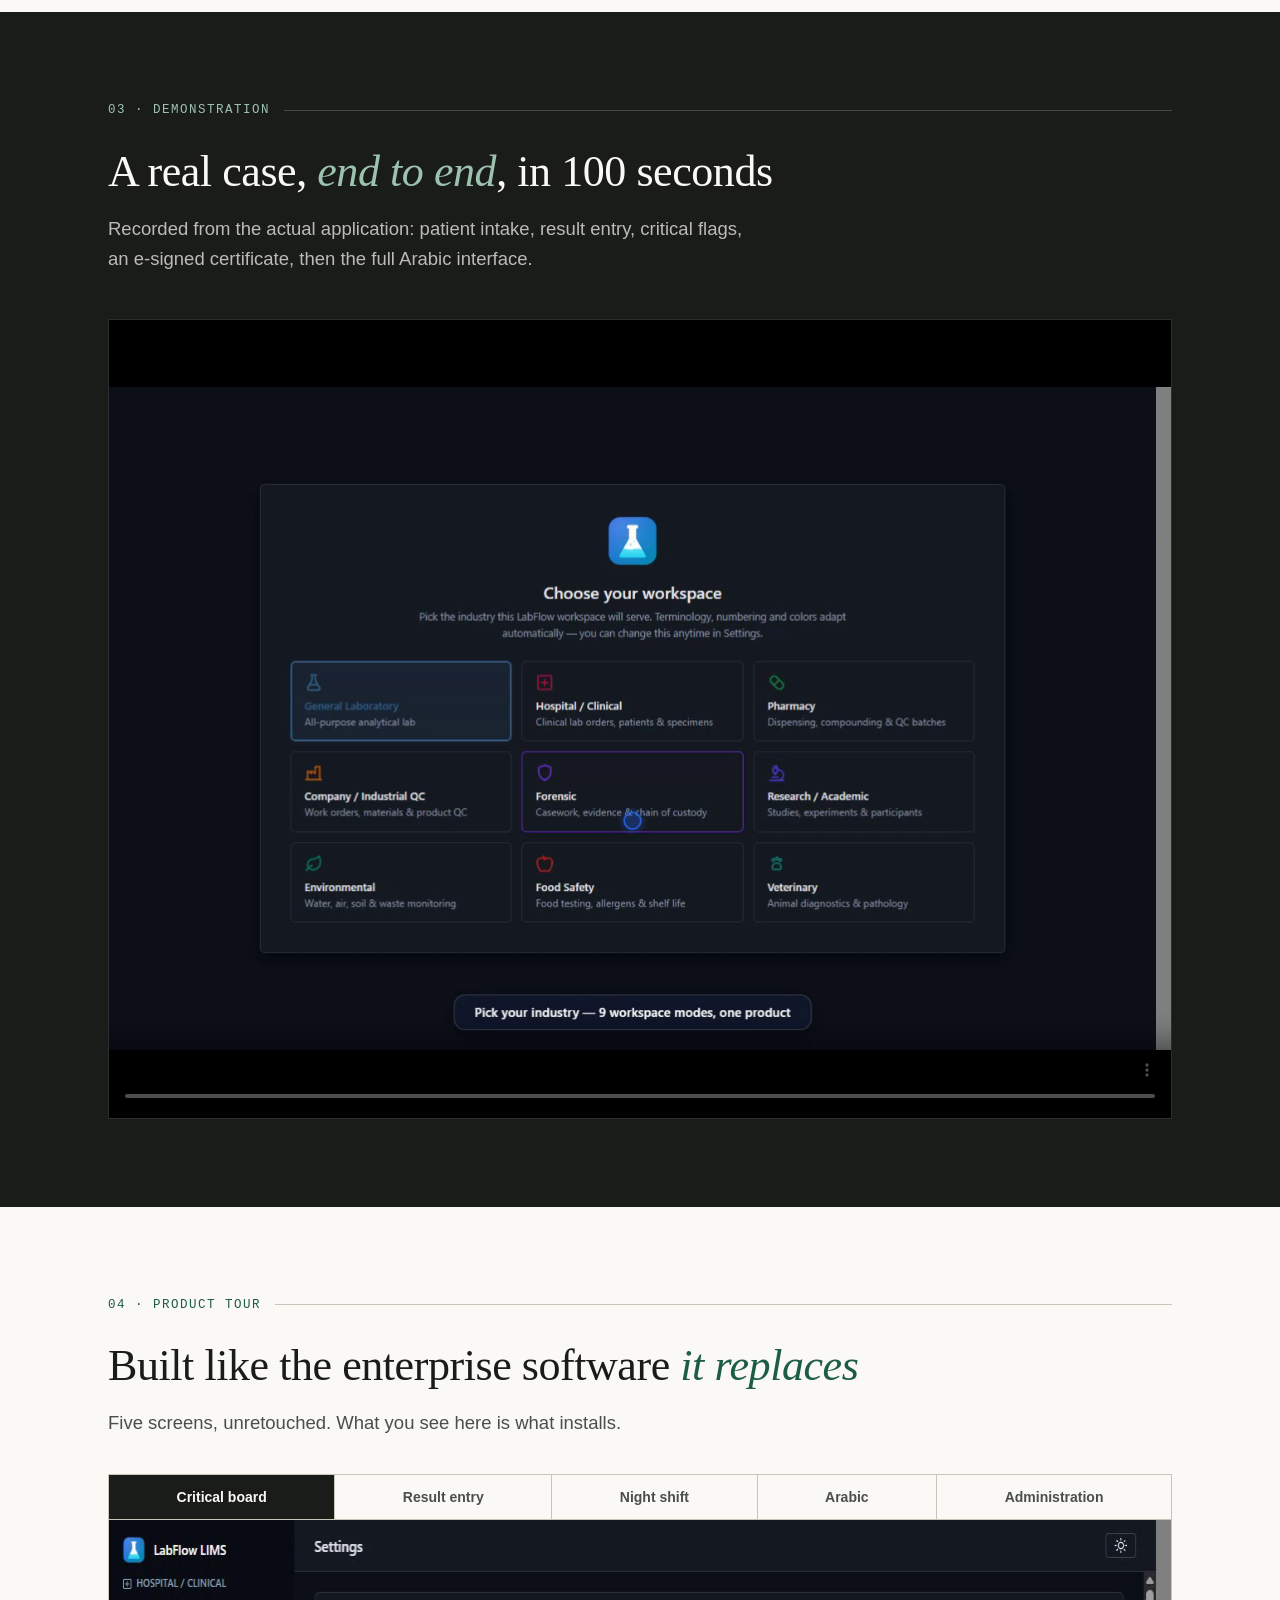
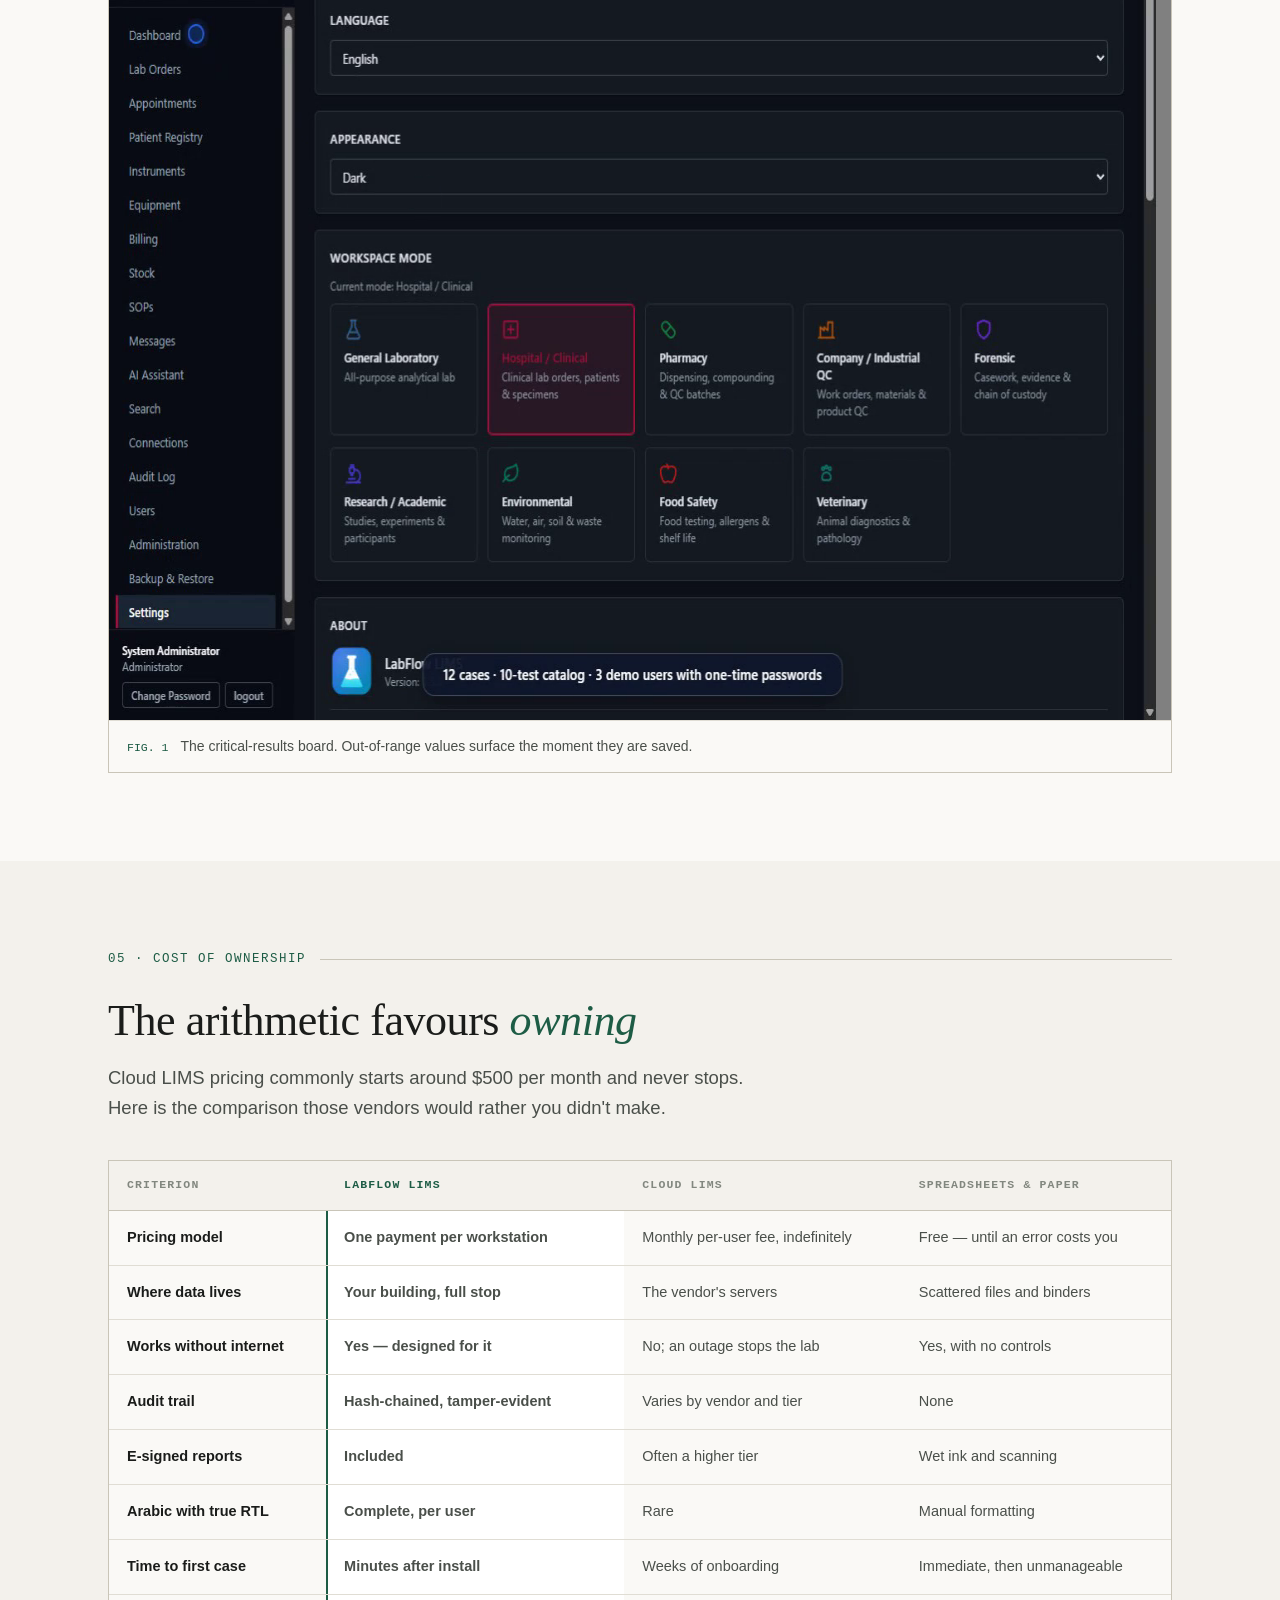
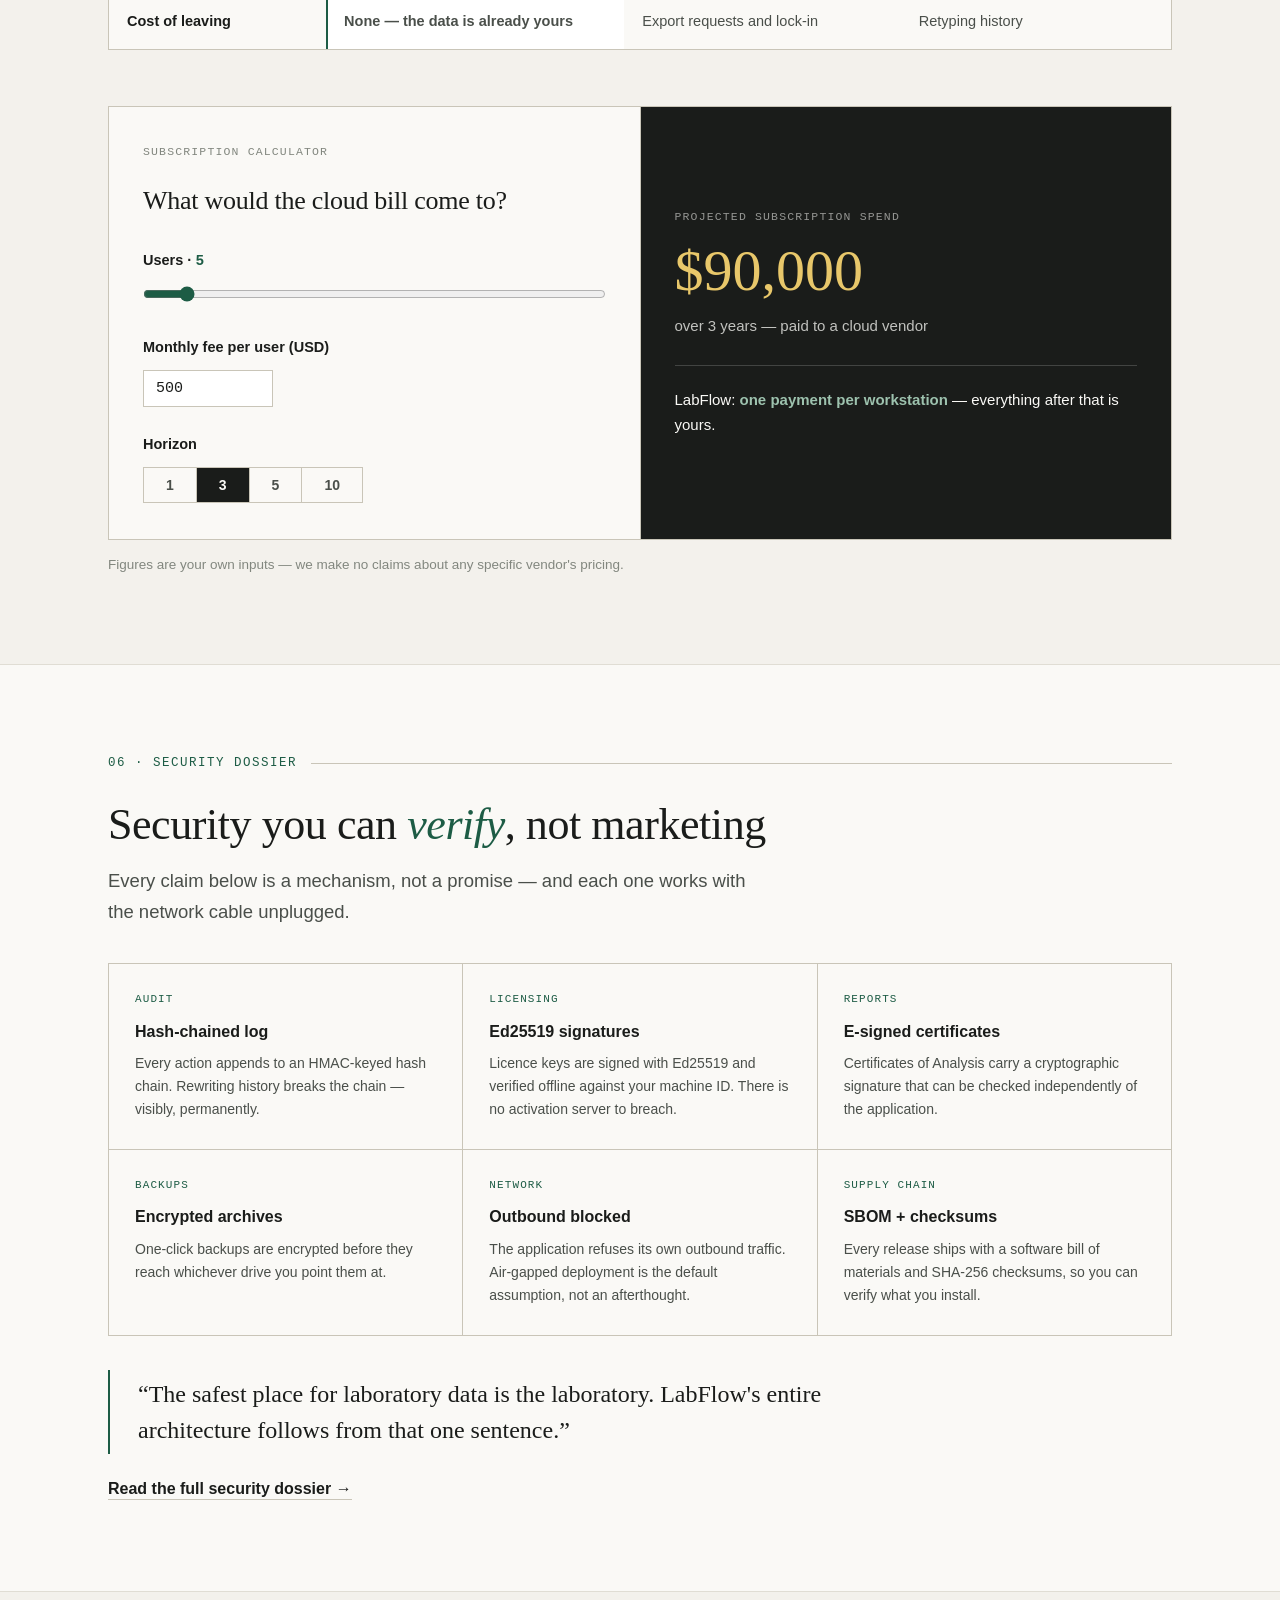
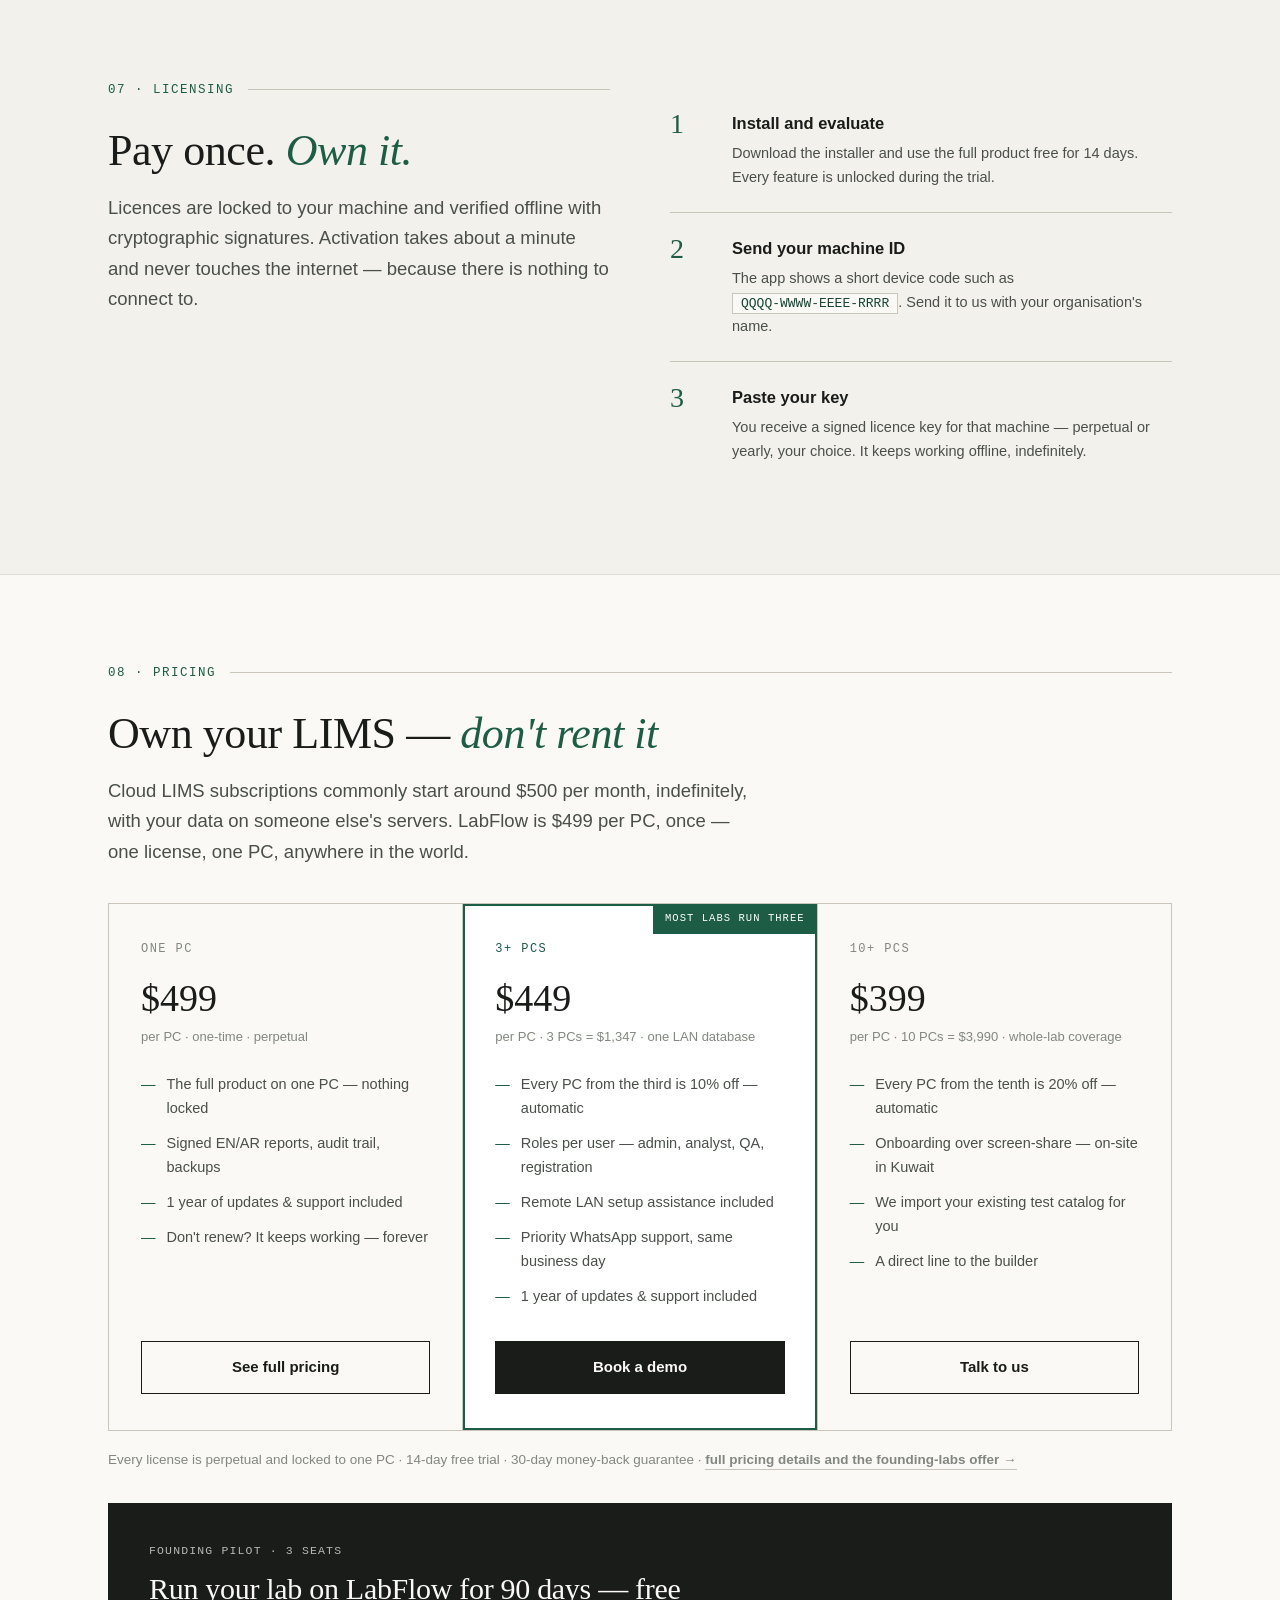
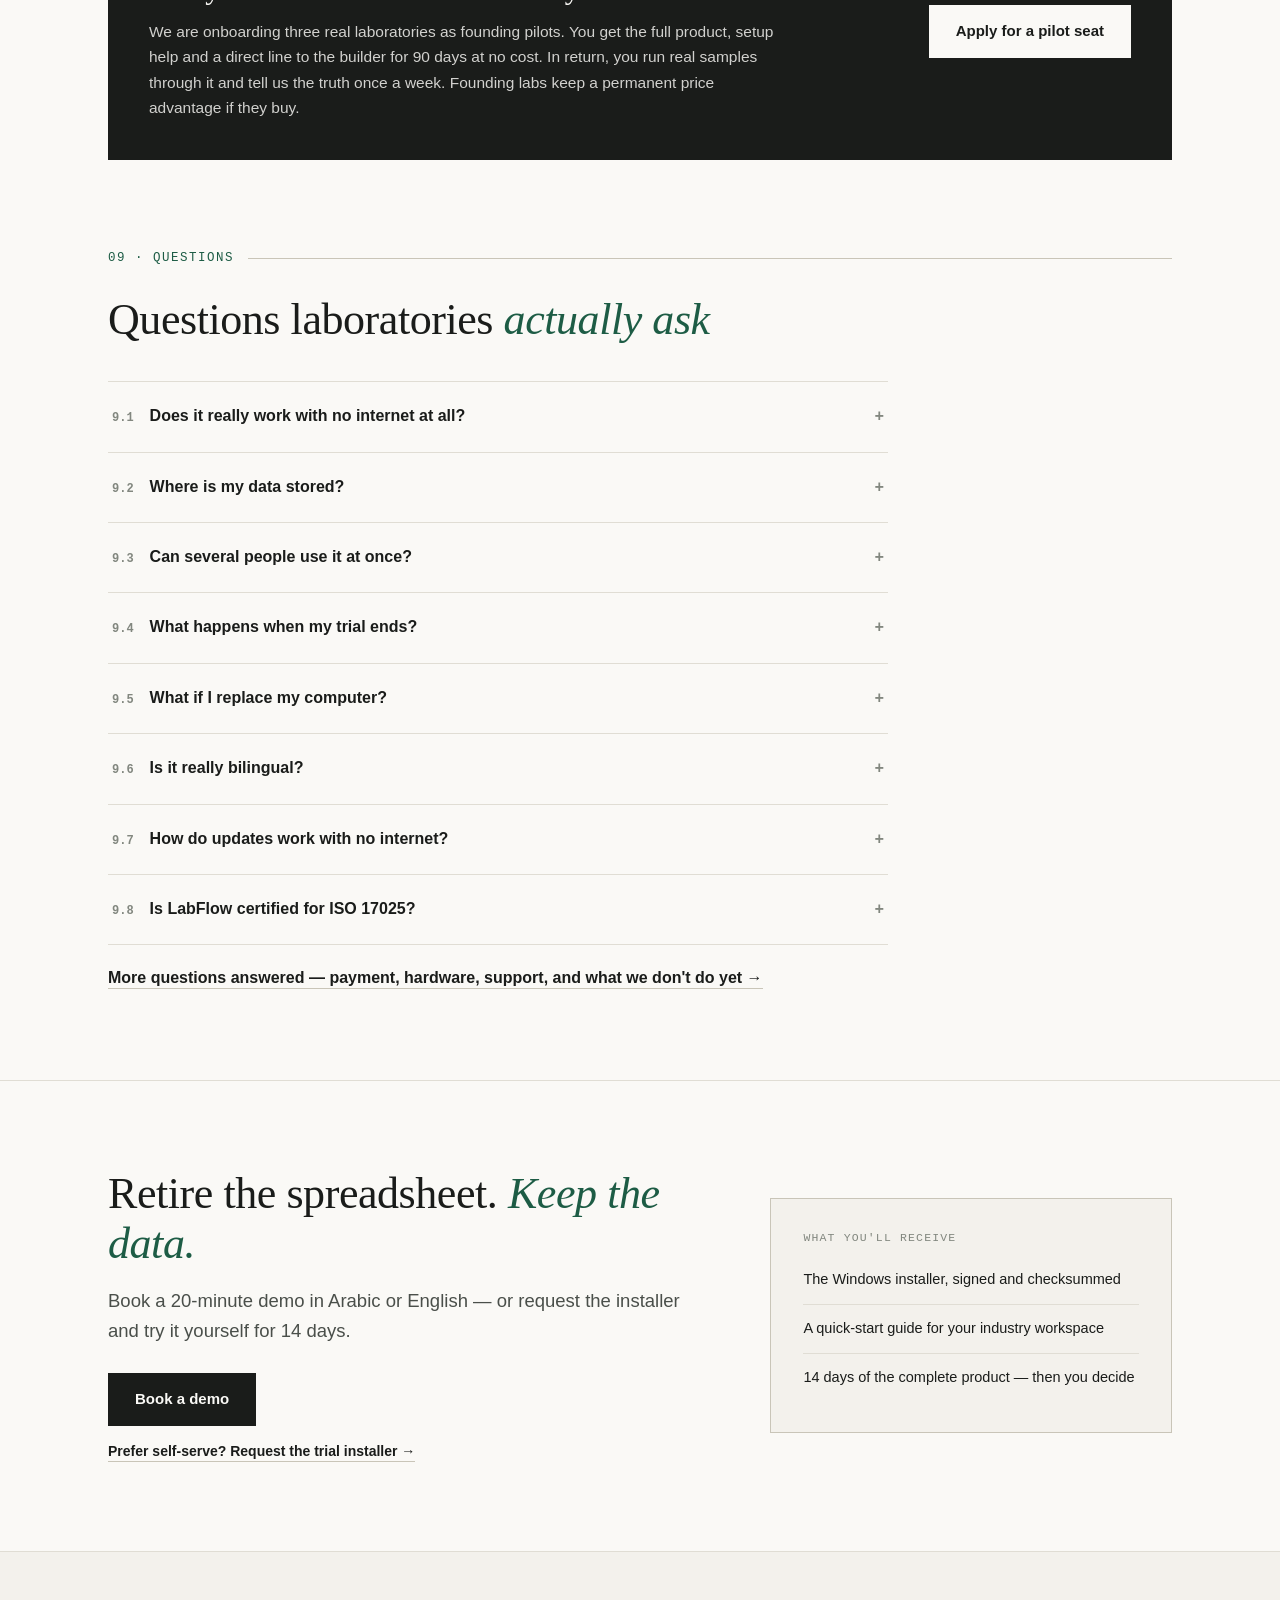
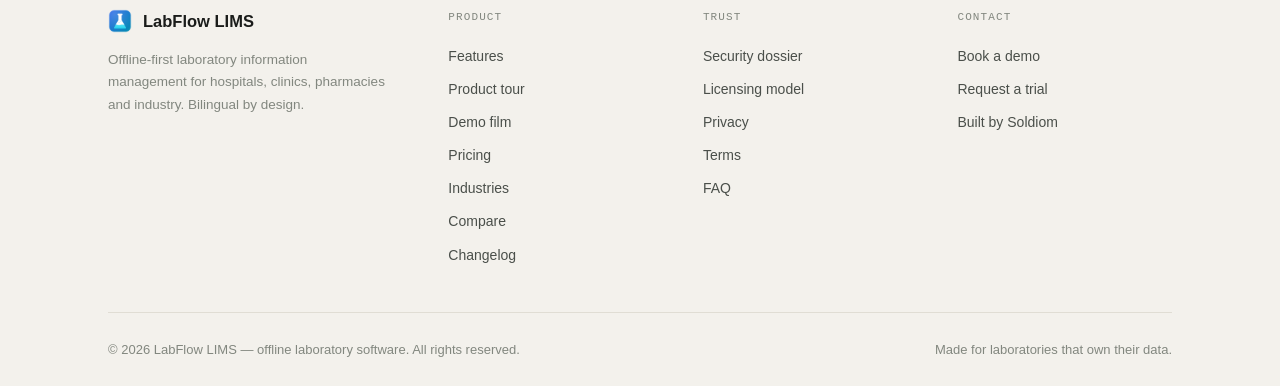
==== commit ea9fddf5: "Worldwide per-PC pricing: $499/PC, volume $449 (3+) / $399 (10+), $99/yr updates One license = one P" ====
--- a/index.html
+++ b/index.html
@@ -35,9 +35,9 @@
   "softwareVersion": "1.9.0",
   "inLanguage": ["en", "ar"],
   "offers": [
-    {"@type":"Offer","name":"SOLO","price":"249","priceCurrency":"KWD","description":"1 PC — one-time perpetual license"},
-    {"@type":"Offer","name":"LAB","price":"449","priceCurrency":"KWD","description":"Up to 3 PCs on LAN — one-time perpetual license"},
-    {"@type":"Offer","name":"LAN PRO","price":"799","priceCurrency":"KWD","description":"Up to 10 PCs on LAN — one-time perpetual license"}
+    {"@type":"Offer","name":"Per-PC license","price":"499","priceCurrency":"USD","description":"One PC — one-time perpetual license"},
+    {"@type":"Offer","name":"Volume — 3+ PCs","price":"449","priceCurrency":"USD","description":"Per PC from 3 PCs — shared LAN database"},
+    {"@type":"Offer","name":"Volume — 10+ PCs","price":"399","priceCurrency":"USD","description":"Per PC from 10 PCs — onboarding included"}
   ],
   "featureList": [
     "100% offline operation",
@@ -304,12 +304,12 @@
   <div class="wrap">
     <div class="sec-label"><span data-i18n="prLabel">08 · Pricing</span></div>
     <h2 data-i18n-html="prTitle">Own your LIMS — <em>don't rent it</em></h2>
-    <p class="lead" style="margin-bottom:36px" data-i18n="prSub">Cloud LIMS subscriptions commonly start around $500 per month, indefinitely, with your data on someone else's servers. LabFlow is a one-time purchase that lives on your hardware.</p>
+    <p class="lead" style="margin-bottom:36px" data-i18n="prSub">Cloud LIMS subscriptions commonly start around $500 per month, indefinitely, with your data on someone else's servers. LabFlow is $499 per PC, once — one license, one PC, anywhere in the world.</p>
     <div class="price-grid rv">
       <div class="price">
-        <div class="plan" data-i18n="p1n">SOLO</div>
-        <div class="amt" data-i18n="p1a">249 KWD</div>
-        <div class="per" data-i18n="p1per">≈ $810 · one-time · 1 PC</div>
+        <div class="plan" data-i18n="p1n">ONE PC</div>
+        <div class="amt" data-i18n="p1a">$499</div>
+        <div class="per" data-i18n="p1per">per PC · one-time · perpetual</div>
         <ul>
           <li data-i18n="p1f1">The full product on one PC — nothing locked</li>
           <li data-i18n="p1f2">Signed EN/AR reports, audit trail, backups</li>
@@ -319,12 +319,12 @@
         <a class="btn alt" href="pricing.html" data-i18n="p1cta">See full pricing</a>
       </div>
       <div class="price hot">
-        <div class="hot-tag" data-i18n="p2tag">Most labs choose this</div>
-        <div class="plan" data-i18n="p2n">LAB</div>
-        <div class="amt" data-i18n="p2a">449 KWD</div>
-        <div class="per" data-i18n="p2per">≈ $1,460 · one-time · up to 3 PCs</div>
+        <div class="hot-tag" data-i18n="p2tag">Most labs run three</div>
+        <div class="plan" data-i18n="p2n">3+ PCS</div>
+        <div class="amt" data-i18n="p2a">$449</div>
+        <div class="per" data-i18n="p2per">per PC · 3 PCs = $1,347 · one LAN database</div>
         <ul>
-          <li data-i18n="p2f1">Up to 3 PCs sharing one database over your LAN</li>
+          <li data-i18n="p2f1">Every PC from the third is 10% off — automatic</li>
           <li data-i18n="p2f2">Roles per user — admin, analyst, QA, registration</li>
           <li data-i18n="p2f3">Remote LAN setup assistance included</li>
           <li data-i18n="p2f4">Priority WhatsApp support, same business day</li>
@@ -333,19 +333,19 @@
         <a class="btn" href="demo.html" data-i18n="p2cta">Book a demo</a>
       </div>
       <div class="price">
-        <div class="plan" data-i18n="p3n">LAN PRO</div>
-        <div class="amt" data-i18n="p3a">799 KWD</div>
-        <div class="per" data-i18n="p3per">≈ $2,600 · one-time · up to 10 PCs</div>
+        <div class="plan" data-i18n="p3n">10+ PCS</div>
+        <div class="amt" data-i18n="p3a">$399</div>
+        <div class="per" data-i18n="p3per">per PC · 10 PCs = $3,990 · whole-lab coverage</div>
         <ul>
-          <li data-i18n="p3f1">Whole-lab coverage — up to 10 PCs</li>
-          <li data-i18n="p3f2">Onboarding session, remote or on-site in Kuwait</li>
+          <li data-i18n="p3f1">Every PC from the tenth is 20% off — automatic</li>
+          <li data-i18n="p3f2">Onboarding over screen-share — on-site in Kuwait</li>
           <li data-i18n="p3f3">We import your existing test catalog for you</li>
           <li data-i18n="p3f4">A direct line to the builder</li>
         </ul>
         <a class="btn alt" href="demo.html" data-i18n="p3cta">Talk to us</a>
       </div>
     </div>
-    <p class="price-foot rv" data-i18n-html="prFoot">All licenses are perpetual and device-locked · 14-day free trial · 30-day money-back guarantee · <a class="textlink" href="pricing.html">full pricing details and the founding-labs offer →</a></p>
+    <p class="price-foot rv" data-i18n-html="prFoot">Every license is perpetual and locked to one PC · 14-day free trial · 30-day money-back guarantee · <a class="textlink" href="pricing.html">full pricing details and the founding-labs offer →</a></p>
     <div class="pilot-cta rv" id="pilot">
       <div class="pilot-cta-txt">
         <div class="mono-label" style="color:inherit;opacity:.7;margin-bottom:10px" data-i18n="piTag">Founding pilot · 3 seats</div>
@@ -514,17 +514,17 @@
     s3t:"الصق مفتاحك", s3p:"تستلم مفتاح ترخيص موقّعاً لذلك الجهاز — دائم أو سنوي كما تختار. يستمر بالعمل دون اتصال، إلى أجل غير مسمى.",
     prLabel:"٠٨ · الأسعار",
     prTitle:"امتلك نظامك — <em>لا تستأجره</em>",
-    prSub:"اشتراكات LIMS السحابية تبدأ عادة من نحو 500$ شهرياً، إلى ما لا نهاية، وبياناتك على خوادم غيرك. لابفلو شراء لمرة واحدة يعيش على أجهزتك.",
-    p1n:"سولو", p1a:"٢٤٩ د.ك", p1per:"≈ ٨١٠ دولاراً · دفعة واحدة · جهاز واحد",
+    prSub:"اشتراكات LIMS السحابية تبدأ عادة من نحو 500$ شهرياً، إلى ما لا نهاية، وبياناتك على خوادم غيرك. لابفلو ٤٩٩ دولاراً للجهاز، مرة واحدة — رخصة واحدة، جهاز واحد، في أي مكان في العالم.",
+    p1n:"جهاز واحد", p1a:"٤٩٩ دولاراً", p1per:"للجهاز · دفعة واحدة · رخصة دائمة",
     p1f1:"المنتج كاملاً على جهاز واحد — دون أي قفل", p1f2:"تقارير موقّعة عربي/إنجليزي وسجل تدقيق ونسخ احتياطية", p1f3:"سنة من التحديثات والدعم مشمولة", p1f4:"لم تجدد؟ يستمر بالعمل — للأبد",
     p1cta:"كل تفاصيل الأسعار",
-    p2tag:"اختيار معظم المختبرات", p2n:"لاب", p2a:"٤٤٩ د.ك", p2per:"≈ ١,٤٦٠ دولاراً · دفعة واحدة · حتى ٣ أجهزة",
-    p2f1:"حتى ٣ أجهزة تتشارك قاعدة بيانات واحدة عبر شبكتكم", p2f2:"أدوار لكل مستخدم — مدير ومحلل وجودة واستقبال", p2f3:"مساعدة إعداد الشبكة عن بُعد مشمولة",
+    p2tag:"معظم المختبرات تشغّل ٣ أجهزة", p2n:"٣ أجهزة فأكثر", p2a:"٤٤٩ دولاراً", p2per:"للجهاز · ٣ أجهزة = ١,٣٤٧ دولاراً · قاعدة بيانات واحدة",
+    p2f1:"كل جهاز ابتداءً من الثالث بخصم ١٠٪ — تلقائياً", p2f2:"أدوار لكل مستخدم — مدير ومحلل وجودة واستقبال", p2f3:"مساعدة إعداد الشبكة عن بُعد مشمولة",
     p2f4:"دعم واتساب بأولوية، نفس يوم العمل", p2f5:"سنة من التحديثات والدعم مشمولة", p2cta:"احجز عرضاً",
-    p3n:"لان برو", p3a:"٧٩٩ د.ك", p3per:"≈ ٢,٦٠٠ دولار · دفعة واحدة · حتى ١٠ أجهزة",
-    p3f1:"تغطية المختبر كاملاً — حتى ١٠ أجهزة", p3f2:"جلسة تهيئة، عن بُعد أو حضورياً في الكويت", p3f3:"نستورد كتالوج فحوصاتكم الحالي بأنفسنا", p3f4:"تواصل مباشر مع المطوّر",
+    p3n:"١٠ أجهزة فأكثر", p3a:"٣٩٩ دولاراً", p3per:"للجهاز · ١٠ أجهزة = ٣,٩٩٠ دولاراً · تغطية المختبر كاملاً",
+    p3f1:"كل جهاز ابتداءً من العاشر بخصم ٢٠٪ — تلقائياً", p3f2:"جلسة تهيئة عبر مشاركة الشاشة — وحضورياً في الكويت", p3f3:"نستورد كتالوج فحوصاتكم الحالي بأنفسنا", p3f4:"تواصل مباشر مع المطوّر",
     p3cta:"تحدث معنا",
-    prFoot:"جميع الرخص دائمة ومقفلة على الجهاز · تجربة ١٤ يوماً مجاناً · ضمان استرداد ٣٠ يوماً · <a class=\"textlink\" href=\"pricing.html\">كل تفاصيل الأسعار وعرض المختبرات المؤسِّسة ←</a>",
+    prFoot:"كل رخصة دائمة ومقفلة على جهاز واحد · تجربة ١٤ يوماً مجاناً · ضمان استرداد ٣٠ يوماً · <a class=\"textlink\" href=\"pricing.html\">كل تفاصيل الأسعار وعرض المختبرات المؤسِّسة ←</a>",
     piTag:"برنامج تجريبي تأسيسي · ٣ مقاعد",
     piTitle:"شغّل مختبرك على لابفلو ٩٠ يوماً — مجاناً",
     piSub:"نستقبل ثلاثة مختبرات حقيقية كشركاء تجربة تأسيسيين. تحصل على المنتج كاملاً ومساعدة في الإعداد وتواصلاً مباشراً مع المطوّر لمدة ٩٠ يوماً دون مقابل. في المقابل، تُشغّل عينات حقيقية عليه وتخبرنا الحقيقة مرة كل أسبوع. المختبرات التأسيسية تحتفظ بأفضلية سعرية دائمة عند الشراء.",
